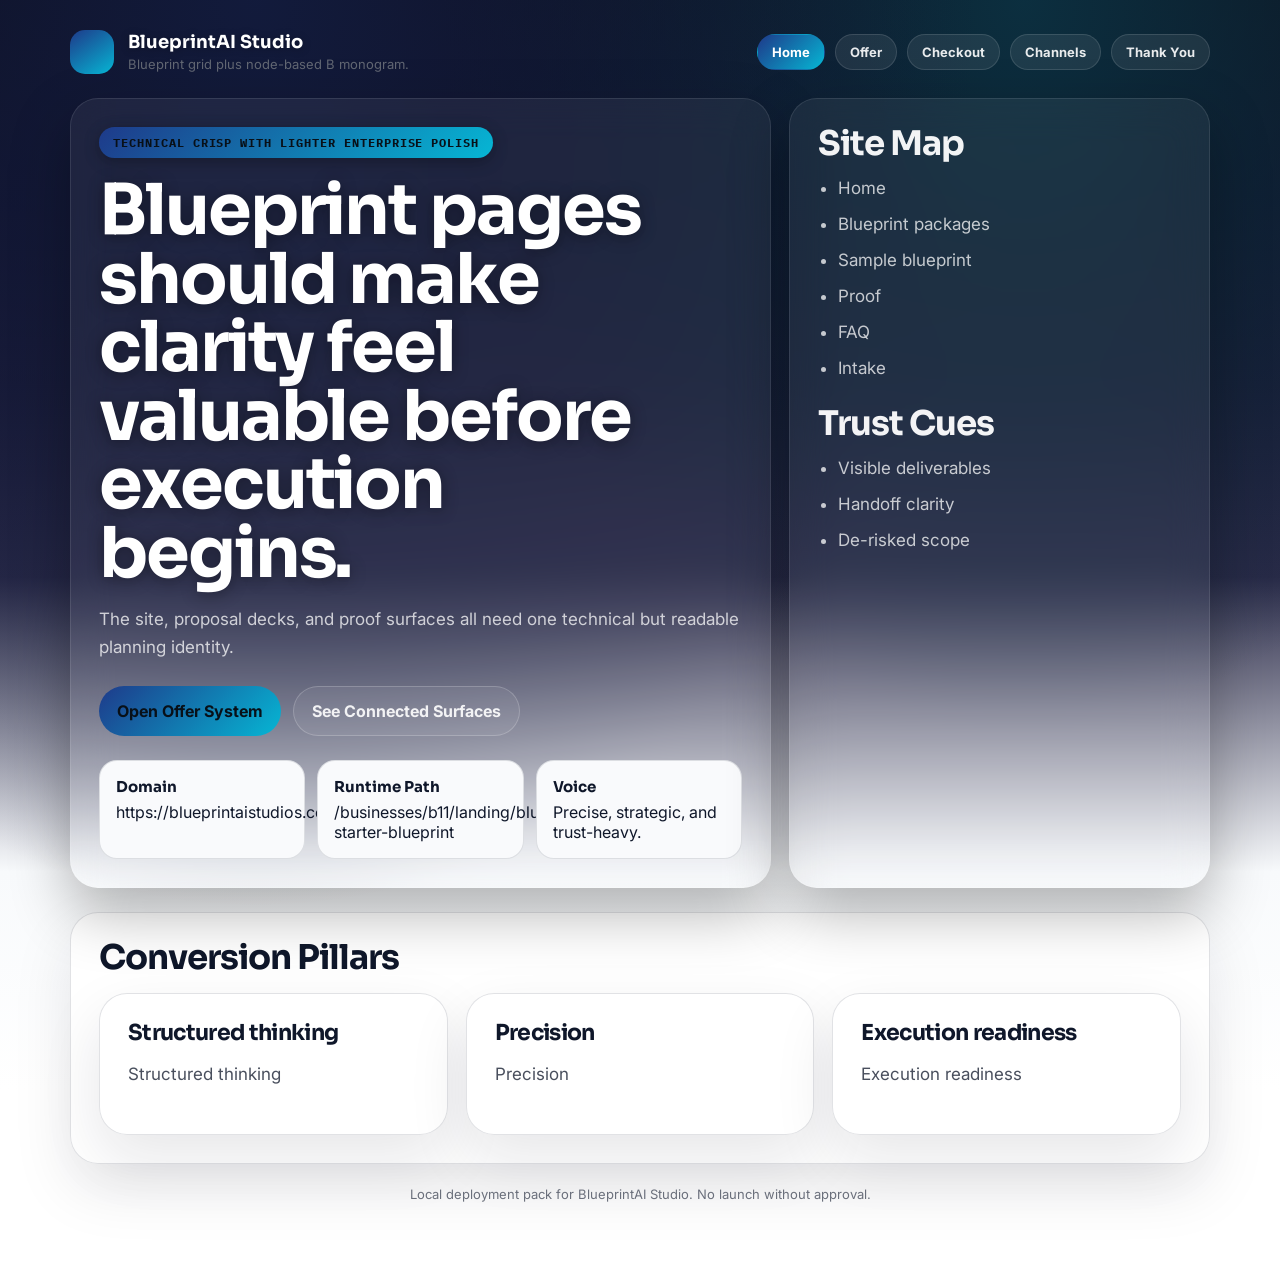
==== index.html @ 4d60f6f7 "Deploy blueprintaistudios.com — ASI Network site update" ====
<!doctype html>
<html>
<head>
  <meta charset="utf-8" />
  <meta name="viewport" content="width=device-width, initial-scale=1" />
  <title>BlueprintAI Studio | Home</title>
  <link rel="preconnect" href="https://fonts.googleapis.com" /><link rel="preconnect" href="https://fonts.gstatic.com" crossorigin /><link href="https://fonts.googleapis.com/css2?family=Sora:wght@400;500;600;700;800&family=Inter:wght@400;500;600;700;800&family=IBM+Plex+Mono:wght@400;500;600;700;800&display=swap" rel="stylesheet" />
  <link rel="stylesheet" href="./styles.css" />
</head>
<body>
  <main class="page">
    <header class="header">
      <a class="brand" href="./index.html">
        <span class="brand-mark"></span>
        <span class="brand-copy">
          <strong>BlueprintAI Studio</strong>
          <span>Blueprint grid plus node-based B monogram.</span>
        </span>
      </a>
      <nav class="nav">
        <a class='button primary' href='index.html'>Home</a>
        <a class='button ghost' href='offer.html'>Offer</a>
        <a class='button ghost' href='checkout.html'>Checkout</a>
        <a class='button ghost' href='channels.html'>Channels</a>
        <a class='button ghost' href='thank-you.html'>Thank You</a>
      </nav>
    </header>
    
    <section class="hero">
      <article class="hero-card">
        <div class="eyebrow">Technical Crisp with lighter enterprise polish</div>
        <h1>Blueprint pages should make clarity feel valuable before execution begins.</h1>
        <p>The site, proposal decks, and proof surfaces all need one technical but readable planning identity.</p>
        <div class="actions">
          <a class="button primary" href="./offer.html">Open Offer System</a>
          <a class="button ghost" href="./channels.html">See Connected Surfaces</a>
        </div>
        <div class="meta">
          <div class="meta-card">
            <strong>Domain</strong>
            <span>https://blueprintaistudios.com</span>
          </div>
          <div class="meta-card">
            <strong>Runtime Path</strong>
            <span>/businesses/b11/landing/blueprintai-starter-blueprint</span>
          </div>
          
          <div class="meta-card">
            <strong>Voice</strong>
            <span>Precise, strategic, and trust-heavy.</span>
          </div>
        </div>
      </article>
      <aside class="hero-card">
        <h2>Site Map</h2>
        <ul><li>Home</li><li>Blueprint packages</li><li>Sample blueprint</li><li>Proof</li><li>FAQ</li><li>Intake</li></ul>
        <h2 style="margin-top:24px;">Trust Cues</h2>
        <ul><li>Visible deliverables</li><li>Handoff clarity</li><li>De-risked scope</li></ul>
      </aside>
    </section>
    <section class="panel" style="margin-top:24px;">
      <h2>Conversion Pillars</h2>
      <div class="grid-three" style="margin-top:18px;">
        <article class='offer-card'><h3>Structured thinking</h3><p>Structured thinking</p></article><article class='offer-card'><h3>Precision</h3><p>Precision</p></article><article class='offer-card'><h3>Execution readiness</h3><p>Execution readiness</p></article>
      </div>
    </section>
    
    <div class="footer-note">Local deployment pack for BlueprintAI Studio. No launch without approval.</div>
  </main>

  <!-- ASI Analytics (lightweight, privacy-friendly) -->
  <script>
  (function(){
    var bid = document.body.getAttribute('data-business-id') || 'unknown';
    var page = location.pathname.split('/').pop() || 'index.html';
    var key = 'asi_pv_' + bid;
    try {
      var data = JSON.parse(localStorage.getItem(key) || '{}');
      data[page] = (data[page] || 0) + 1;
      data._total = (data._total || 0) + 1;
      data._last = new Date().toISOString();
      data._ref = document.referrer || 'direct';
      localStorage.setItem(key, JSON.stringify(data));
    } catch(e) {}
    // Beacon to analytics endpoint if configured
    if (window.ASI_ANALYTICS_URL) {
      var payload = JSON.stringify({
        business_id: bid,
        page: page,
        referrer: document.referrer || 'direct',
        timestamp: new Date().toISOString(),
        ua: navigator.userAgent
      });
      try {
        navigator.sendBeacon(window.ASI_ANALYTICS_URL, payload);
      } catch(e) {
        // Silent fail — analytics should never break the site
      }
    }
  })();
  </script>
</body>
</html>
---- styles.css ----
:root {
  --primary: #1E3A8A;
  --secondary: #06B6D4;
  --accent: #F59E0B;
  --ink: #0F172A;
  --surface: #F8FAFC;
  --line: rgba(15, 23, 42, 0.12);
  --display: 'Sora', 'Avenir Next', 'Segoe UI', sans-serif;
  --body: 'Inter', 'Avenir Next', 'Segoe UI', sans-serif;
  --accent-font: 'IBM Plex Mono', 'Avenir Next', 'Segoe UI', sans-serif;
}
* { box-sizing: border-box; }
body {
  margin: 0;
  font-family: var(--body);
  color: var(--ink);
  background: #0d0d1a;
  background-image:
    radial-gradient(ellipse at 20% 0%, color-mix(in srgb, var(--primary) 30%, #0d0d1a), transparent 50%),
    radial-gradient(ellipse at 80% 0%, color-mix(in srgb, var(--secondary) 20%, #0d0d1a), transparent 40%),
    linear-gradient(180deg, #0d0d1a 0%, #111128 15%, #1a1a35 30%, #2a2a48 45%, var(--surface) 68%, #ffffff 85%);
}
a { color: inherit; }
.page { max-width: 1180px; margin: 0 auto; padding: 24px 20px 80px; }
.header { display: flex; flex-wrap: wrap; align-items: center; justify-content: space-between; gap: 12px; padding: 6px 0 24px; }
.brand { display: flex; align-items: center; gap: 14px; text-decoration: none; }
.brand-mark { width: 44px; height: 44px; border-radius: 15px; background: linear-gradient(145deg, var(--primary), var(--secondary)); }
.brand-copy strong { display: block; font-family: var(--display); font-size: 18px; line-height: 1; }
.brand-copy span { display: block; margin-top: 5px; font-size: 13px; color: color-mix(in srgb, var(--ink) 66%, white); }
.nav { display: flex; flex-wrap: wrap; gap: 10px; }
.nav a { border: 1px solid var(--line); border-radius: 999px; padding: 9px 14px; text-decoration: none; font-size: 13px; background: rgba(255,255,255,0.84); }
.hero,
.grid-two,
.grid-three,
.offer-grid { display: grid; gap: 18px; }
.hero { grid-template-columns: minmax(0, 1.25fr) minmax(280px, 0.75fr); align-items: stretch; }
.grid-two { grid-template-columns: repeat(2, minmax(0, 1fr)); }
.grid-three { grid-template-columns: repeat(3, minmax(0, 1fr)); }
.offer-grid { grid-template-columns: repeat(auto-fit, minmax(240px, 1fr)); }
.panel,
.hero-card,
.offer-card { border: 1px solid var(--line); border-radius: 28px; background: rgba(255,255,255,0.88); box-shadow: 0 24px 60px rgba(15,23,42,0.1); }
.hero-card,
.panel,
.offer-card { padding: 28px; }
.eyebrow { display: inline-flex; border-radius: 999px; padding: 8px 14px; background: linear-gradient(135deg, var(--primary), var(--secondary)); color: #081018; font-family: var(--accent-font); font-size: 12px; font-weight: 700; letter-spacing: 0.08em; text-transform: uppercase; }
h1, h2, h3 { margin: 0; font-family: var(--display); line-height: 0.98; letter-spacing: -0.03em; }
h1 { margin-top: 18px; font-size: clamp(40px, 7vw, 70px); max-width: 11ch; }
h2 { font-size: clamp(24px, 4vw, 34px); }
h3 { font-size: 22px; }
p, li { color: color-mix(in srgb, var(--ink) 76%, white); line-height: 1.7; font-size: 17px; }
.actions { display: flex; flex-wrap: wrap; gap: 12px; margin-top: 24px; }
.button { display: inline-flex; align-items: center; justify-content: center; text-decoration: none; border-radius: 999px; padding: 14px 18px; font-weight: 700; }
.button.primary { background: linear-gradient(135deg, var(--primary), var(--secondary)); color: #081018; }
.button.ghost { border: 1px solid var(--line); }
.meta { display: grid; gap: 12px; grid-template-columns: repeat(3, minmax(0, 1fr)); margin-top: 24px; }
.meta-card { border-radius: 18px; padding: 16px; background: color-mix(in srgb, var(--surface) 92%, white); border: 1px solid var(--line); }
.meta-card strong { display: block; font-family: var(--display); font-size: 15px; margin-bottom: 6px; }
.price { display: inline-block; margin: 16px 0 12px; padding: 8px 12px; border-radius: 999px; background: color-mix(in srgb, var(--accent) 18%, white); font-family: var(--accent-font); font-size: 14px; font-weight: 700; letter-spacing: 0.08em; text-transform: uppercase; }
.micro { font-size: 13px; color: color-mix(in srgb, var(--ink) 64%, white); }
ul { margin: 14px 0 0; padding-left: 20px; }
li + li { margin-top: 7px; }
.footer-note { margin-top: 22px; font-size: 13px; text-align: center; color: color-mix(in srgb, var(--ink) 62%, white); }
@media (max-width: 960px) {
  .hero, .grid-two, .grid-three, .meta { grid-template-columns: 1fr; }
  h1 { max-width: none; }
}
@media (max-width: 720px) {
  .page { padding: 18px 16px 72px; }
  .hero-card, .panel, .offer-card { padding: 22px; border-radius: 24px; }
  .button { width: 100%; }
}

/* ── Dark hero treatment (particles visible) ── */
.page { position: relative; z-index: 2; }
.header { position: relative; z-index: 3; }
.header .brand-copy strong { color: #fff; text-shadow: 0 1px 8px rgba(0,0,0,0.3); }
.header .nav a { background: rgba(255,255,255,0.08); color: rgba(255,255,255,0.9); border-color: rgba(255,255,255,0.12); }
.header .nav a:hover { background: var(--primary); color: #fff; border-color: var(--primary); }
.header .nav a.button.primary { background: linear-gradient(135deg, var(--primary), var(--secondary)); color: #fff; border-color: transparent; }
.hero-card { background: rgba(255,255,255,0.06); backdrop-filter: blur(20px); -webkit-backdrop-filter: blur(20px); border-color: rgba(255,255,255,0.1); box-shadow: 0 24px 60px rgba(0,0,0,0.3); }
.hero-card h1 { color: #fff; text-shadow: 0 2px 16px rgba(0,0,0,0.4); }
.hero-card h2, .hero-card h3 { color: rgba(255,255,255,0.95); }
.hero-card p, .hero-card li { color: rgba(255,255,255,0.75) !important; }
.hero-card .eyebrow { box-shadow: 0 4px 16px rgba(0,0,0,0.3); }
.hero-card .button.ghost { color: rgba(255,255,255,0.9); border-color: rgba(255,255,255,0.2); background: rgba(255,255,255,0.06); }
.hero-card .button.ghost:hover { border-color: var(--primary); color: #fff; background: rgba(255,255,255,0.1); }
.hero-card a { color: rgba(255,255,255,0.85); }
.hero-card ul { padding-left: 20px; }
.trust-strip { background: rgba(255,255,255,0.04); border-radius: 16px; margin-left: -8px; margin-right: -8px; padding: 18px 24px; backdrop-filter: blur(8px); -webkit-backdrop-filter: blur(8px); }
.trust-badge { color: rgba(255,255,255,0.85); }
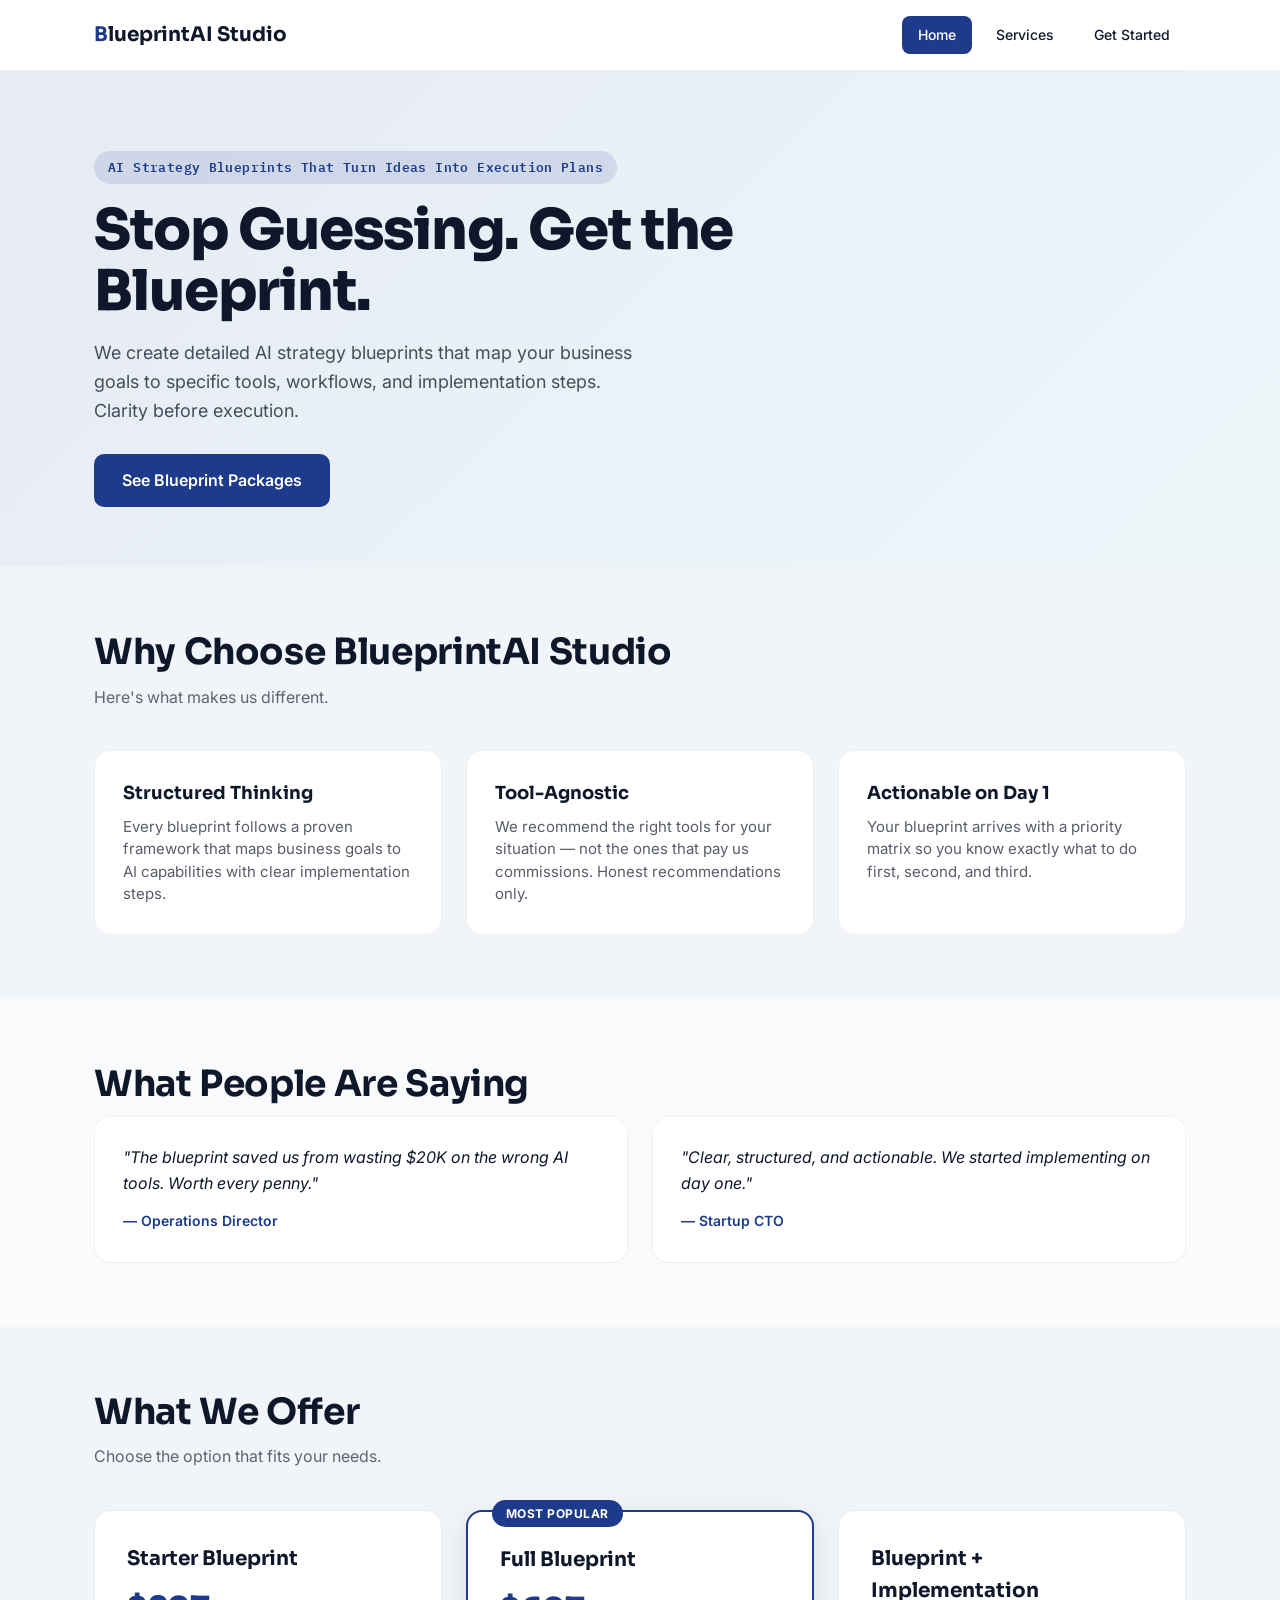
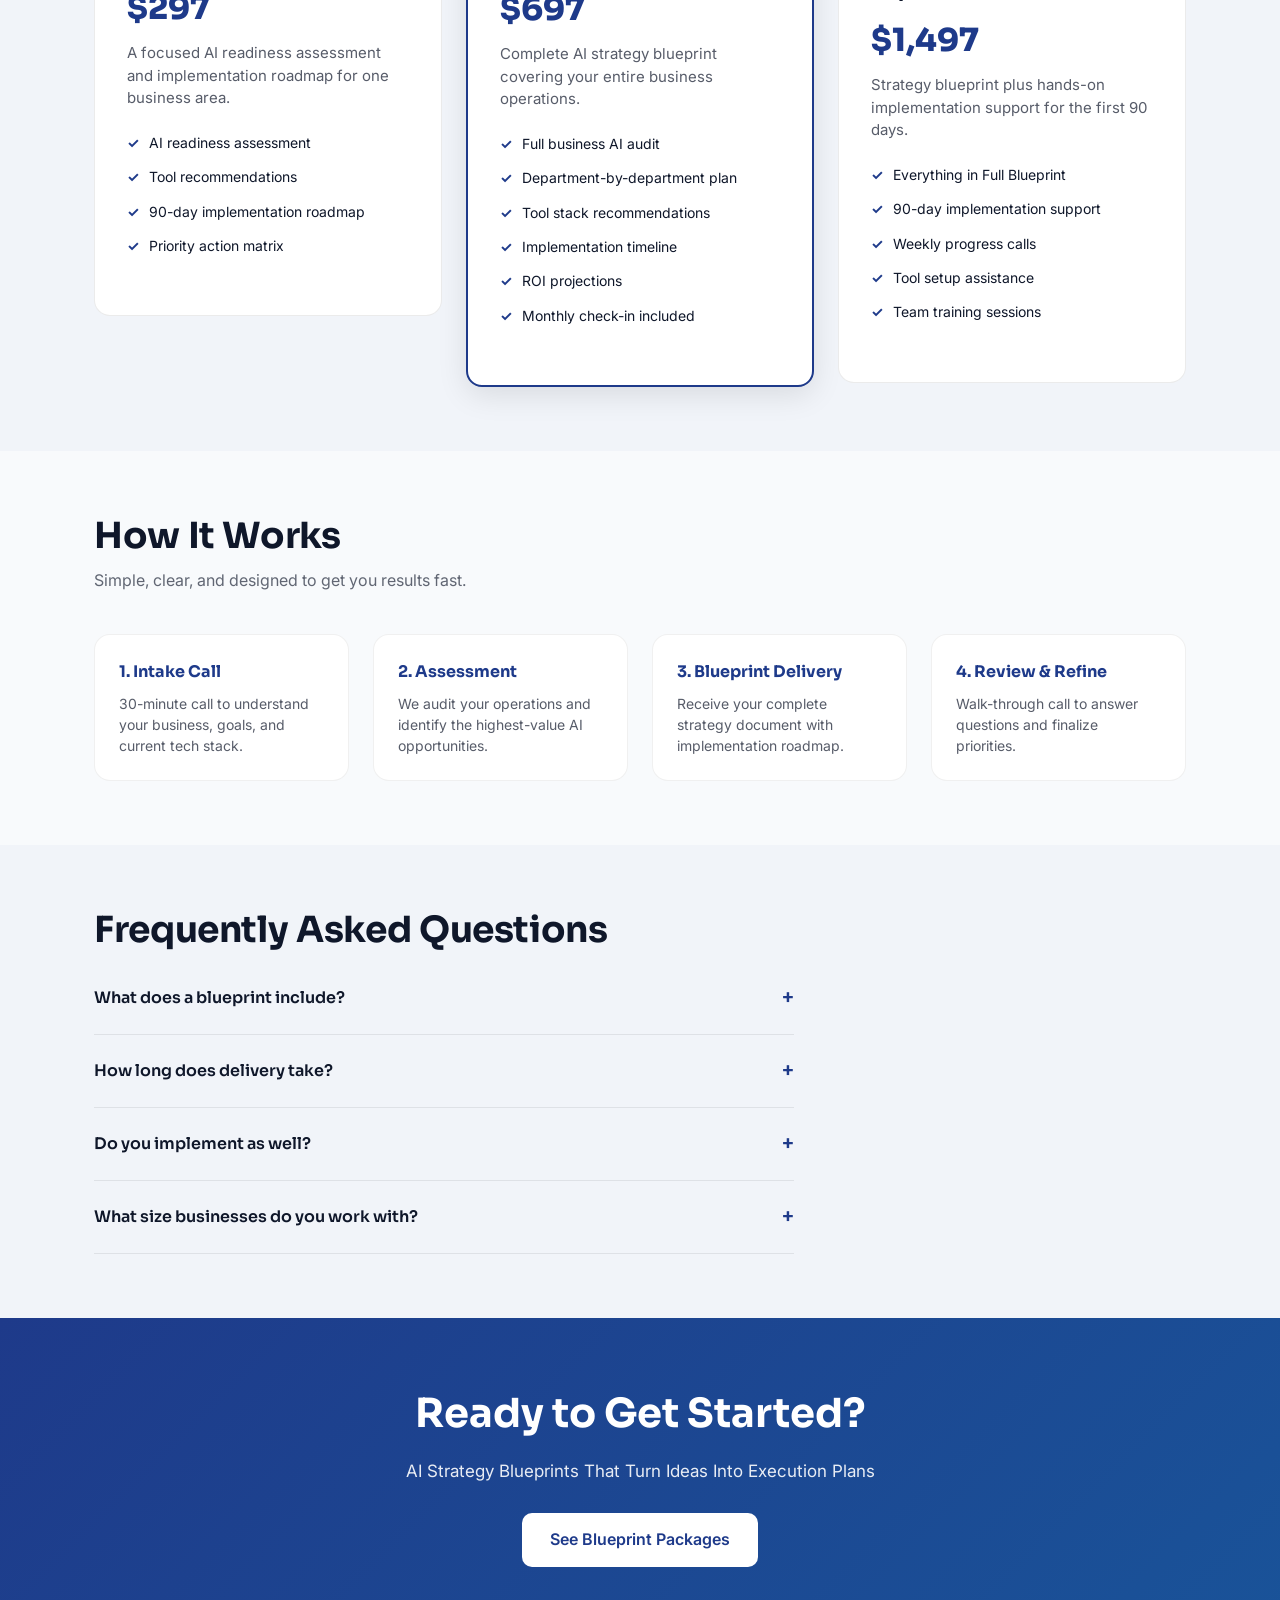
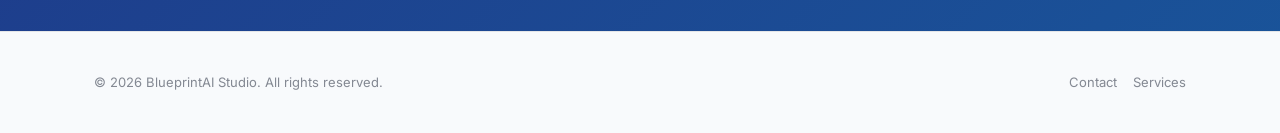
==== commit 86b566ec: "Deploy blueprintaistudios.com — ASI Network site update" ====
--- a/index.html
+++ b/index.html
@@ -1,102 +1,195 @@
-<!doctype html>
-<html>
+<!DOCTYPE html>
+<html lang="en">
 <head>
-  <meta charset="utf-8" />
-  <meta name="viewport" content="width=device-width, initial-scale=1" />
-  <title>BlueprintAI Studio | Home</title>
-  <link rel="preconnect" href="https://fonts.googleapis.com" /><link rel="preconnect" href="https://fonts.gstatic.com" crossorigin /><link href="https://fonts.googleapis.com/css2?family=Sora:wght@400;500;600;700;800&family=Inter:wght@400;500;600;700;800&family=IBM+Plex+Mono:wght@400;500;600;700;800&display=swap" rel="stylesheet" />
-  <link rel="stylesheet" href="./styles.css" />
+  <meta charset="utf-8">
+  <meta name="viewport" content="width=device-width, initial-scale=1">
+  <title>Home | BlueprintAI Studio</title>
+  <meta name="description" content="Get a structured AI strategy blueprint for your business — complete with implementation roadmap, tool recommendations, and execution priorities. Clarity before code.">
+  <meta property="og:title" content="Home | BlueprintAI Studio">
+  <meta property="og:description" content="Get a structured AI strategy blueprint for your business — complete with implementation roadmap, tool recommendations, and execution priorities. Clarity before code.">
+  <meta property="og:type" content="website">
+  <meta property="og:url" content="https://blueprintaistudios.com/">
+  <meta name="twitter:card" content="summary">
+  <meta name="twitter:title" content="Home | BlueprintAI Studio">
+  <meta name="twitter:description" content="Get a structured AI strategy blueprint for your business — complete with implementation roadmap, tool recommendations, and execution priorities. Clarity before code.">
+  <link rel="preconnect" href="https://fonts.googleapis.com">
+  <link rel="preconnect" href="https://fonts.gstatic.com" crossorigin>
+  <link href="https://fonts.googleapis.com/css2?family=Sora:wght@400;500;600;700;800&family=Inter:wght@400;500;600;700;800&family=IBM+Plex+Mono:wght@400;500;600;700;800&display=swap" rel="stylesheet">
+  <link rel="stylesheet" href="./styles.css">
 </head>
-<body>
-  <main class="page">
-    <header class="header">
-      <a class="brand" href="./index.html">
-        <span class="brand-mark"></span>
-        <span class="brand-copy">
-          <strong>BlueprintAI Studio</strong>
-          <span>Blueprint grid plus node-based B monogram.</span>
-        </span>
-      </a>
-      <nav class="nav">
-        <a class='button primary' href='index.html'>Home</a>
-        <a class='button ghost' href='offer.html'>Offer</a>
-        <a class='button ghost' href='checkout.html'>Checkout</a>
-        <a class='button ghost' href='channels.html'>Channels</a>
-        <a class='button ghost' href='thank-you.html'>Thank You</a>
+<body data-business-id="b11">
+  <header class="site-header">
+    <div class="container">
+      <a href="./index.html" class="logo"><span>B</span>lueprintAI Studio</a>
+      <nav class="nav-links">
+    <a href="./index.html" class="active">Home</a>
+    <a href="./offer.html">Services</a>
+    <a href="./checkout.html">Get Started</a>
       </nav>
-    </header>
-    
-    <section class="hero">
-      <article class="hero-card">
-        <div class="eyebrow">Technical Crisp with lighter enterprise polish</div>
-        <h1>Blueprint pages should make clarity feel valuable before execution begins.</h1>
-        <p>The site, proposal decks, and proof surfaces all need one technical but readable planning identity.</p>
-        <div class="actions">
-          <a class="button primary" href="./offer.html">Open Offer System</a>
-          <a class="button ghost" href="./channels.html">See Connected Surfaces</a>
+    </div>
+  </header>
+  <section class="hero-section">
+    <div class="container">
+      <div class="hero-content">
+        <div class="hero-badge">AI Strategy Blueprints That Turn Ideas Into Execution Plans</div>
+        <h1>Stop Guessing. Get the Blueprint.</h1>
+        <p>We create detailed AI strategy blueprints that map your business goals to specific tools, workflows, and implementation steps. Clarity before execution.</p>
+        <div class="btn-group">
+          <a href="./offer.html" class="btn btn-primary">See Blueprint Packages</a>
         </div>
-        <div class="meta">
-          <div class="meta-card">
-            <strong>Domain</strong>
-            <span>https://blueprintaistudios.com</span>
-          </div>
-          <div class="meta-card">
-            <strong>Runtime Path</strong>
-            <span>/businesses/b11/landing/blueprintai-starter-blueprint</span>
-          </div>
-          
-          <div class="meta-card">
-            <strong>Voice</strong>
-            <span>Precise, strategic, and trust-heavy.</span>
-          </div>
+      </div>
+    </div>
+  </section>
+  <section class="section section-alt">
+    <div class="container">
+      <h2 class="section-title">Why Choose BlueprintAI Studio</h2>
+      <p class="section-subtitle">Here's what makes us different.</p>
+      <div class="features-grid">
+        <div class="feature-card">
+          <h3>Structured Thinking</h3>
+          <p>Every blueprint follows a proven framework that maps business goals to AI capabilities with clear implementation steps.</p>
         </div>
-      </article>
-      <aside class="hero-card">
-        <h2>Site Map</h2>
-        <ul><li>Home</li><li>Blueprint packages</li><li>Sample blueprint</li><li>Proof</li><li>FAQ</li><li>Intake</li></ul>
-        <h2 style="margin-top:24px;">Trust Cues</h2>
-        <ul><li>Visible deliverables</li><li>Handoff clarity</li><li>De-risked scope</li></ul>
-      </aside>
-    </section>
-    <section class="panel" style="margin-top:24px;">
-      <h2>Conversion Pillars</h2>
-      <div class="grid-three" style="margin-top:18px;">
-        <article class='offer-card'><h3>Structured thinking</h3><p>Structured thinking</p></article><article class='offer-card'><h3>Precision</h3><p>Precision</p></article><article class='offer-card'><h3>Execution readiness</h3><p>Execution readiness</p></article>
+        <div class="feature-card">
+          <h3>Tool-Agnostic</h3>
+          <p>We recommend the right tools for your situation — not the ones that pay us commissions. Honest recommendations only.</p>
+        </div>
+        <div class="feature-card">
+          <h3>Actionable on Day 1</h3>
+          <p>Your blueprint arrives with a priority matrix so you know exactly what to do first, second, and third.</p>
+        </div>
       </div>
-    </section>
-    
-    <div class="footer-note">Local deployment pack for BlueprintAI Studio. No launch without approval.</div>
-  </main>
-
-  <!-- ASI Analytics (lightweight, privacy-friendly) -->
+    </div>
+  </section>
+  <section class="section">
+    <div class="container">
+      <h2 class="section-title">What People Are Saying</h2>
+      <div class="proof-grid">
+        <div class="proof-card">
+          <blockquote>"The blueprint saved us from wasting $20K on the wrong AI tools. Worth every penny."</blockquote>
+          <cite>— Operations Director</cite>
+        </div>
+        <div class="proof-card">
+          <blockquote>"Clear, structured, and actionable. We started implementing on day one."</blockquote>
+          <cite>— Startup CTO</cite>
+        </div>
+      </div>
+    </div>
+  </section>
+  <section class="section  section-alt">
+    <div class="container">
+      <h2 class="section-title">What We Offer</h2>
+      <p class="section-subtitle">Choose the option that fits your needs.</p>
+      <div class="offers-grid">
+        <div class="offer-card">
+          <h3>Starter Blueprint</h3>
+          <div class="offer-price">$297</div>
+          <p>A focused AI readiness assessment and implementation roadmap for one business area.</p>
+          <ul>
+          <li>AI readiness assessment</li>
+          <li>Tool recommendations</li>
+          <li>90-day implementation roadmap</li>
+          <li>Priority action matrix</li>
+          </ul>
+        </div>
+        <div class="offer-card featured">
+          <h3>Full Blueprint</h3>
+          <div class="offer-price">$697</div>
+          <p>Complete AI strategy blueprint covering your entire business operations.</p>
+          <ul>
+          <li>Full business AI audit</li>
+          <li>Department-by-department plan</li>
+          <li>Tool stack recommendations</li>
+          <li>Implementation timeline</li>
+          <li>ROI projections</li>
+          <li>Monthly check-in included</li>
+          </ul>
+        </div>
+        <div class="offer-card">
+          <h3>Blueprint + Implementation</h3>
+          <div class="offer-price">$1,497</div>
+          <p>Strategy blueprint plus hands-on implementation support for the first 90 days.</p>
+          <ul>
+          <li>Everything in Full Blueprint</li>
+          <li>90-day implementation support</li>
+          <li>Weekly progress calls</li>
+          <li>Tool setup assistance</li>
+          <li>Team training sessions</li>
+          </ul>
+        </div>
+      </div>
+    </div>
+  </section>
+  <section class="section">
+    <div class="container">
+      <h2 class="section-title">How It Works</h2>
+      <p class="section-subtitle">Simple, clear, and designed to get you results fast.</p>
+      <div class="process-grid">
+        <div class="process-step">
+          <h3>1. Intake Call</h3>
+          <p>30-minute call to understand your business, goals, and current tech stack.</p>
+        </div>
+        <div class="process-step">
+          <h3>2. Assessment</h3>
+          <p>We audit your operations and identify the highest-value AI opportunities.</p>
+        </div>
+        <div class="process-step">
+          <h3>3. Blueprint Delivery</h3>
+          <p>Receive your complete strategy document with implementation roadmap.</p>
+        </div>
+        <div class="process-step">
+          <h3>4. Review &amp; Refine</h3>
+          <p>Walk-through call to answer questions and finalize priorities.</p>
+        </div>
+      </div>
+    </div>
+  </section>
+  <section class="section section-alt">
+    <div class="container">
+      <h2 class="section-title">Frequently Asked Questions</h2>
+      <div class="faq-list">
+        <details class="faq-item">
+          <summary>What does a blueprint include?</summary>
+          <p>A complete strategic document covering AI readiness assessment, opportunity mapping, tool recommendations, implementation timeline, and priority actions.</p>
+        </details>
+        <details class="faq-item">
+          <summary>How long does delivery take?</summary>
+          <p>Starter Blueprints: 5 business days. Full Blueprints: 10 business days. Implementation packages: ongoing over 90 days.</p>
+        </details>
+        <details class="faq-item">
+          <summary>Do you implement as well?</summary>
+          <p>Yes — our Blueprint + Implementation package includes 90 days of hands-on support to execute the strategy.</p>
+        </details>
+        <details class="faq-item">
+          <summary>What size businesses do you work with?</summary>
+          <p>Teams of 1-50 people. Our frameworks scale from solopreneurs to small companies.</p>
+        </details>
+      </div>
+    </div>
+  </section>
+  <section class="cta-section">
+    <div class="container">
+      <h2>Ready to Get Started?</h2>
+      <p>AI Strategy Blueprints That Turn Ideas Into Execution Plans</p>
+      <a href="./offer.html" class="btn btn-primary">See Blueprint Packages</a>
+    </div>
+  </section>
+  <footer class="site-footer">
+    <div class="container">
+      <div class="footer-content">
+        <p>&copy; 2026 BlueprintAI Studio. All rights reserved.</p>
+        <div class="footer-links">
+          <a href="mailto:support@blueprintaistudios.com">Contact</a>
+          <a href="./offer.html">Services</a>
+        </div>
+      </div>
+    </div>
+  </footer>
   <script>
   (function(){
-    var bid = document.body.getAttribute('data-business-id') || 'unknown';
-    var page = location.pathname.split('/').pop() || 'index.html';
-    var key = 'asi_pv_' + bid;
-    try {
-      var data = JSON.parse(localStorage.getItem(key) || '{}');
-      data[page] = (data[page] || 0) + 1;
-      data._total = (data._total || 0) + 1;
-      data._last = new Date().toISOString();
-      data._ref = document.referrer || 'direct';
-      localStorage.setItem(key, JSON.stringify(data));
-    } catch(e) {}
-    // Beacon to analytics endpoint if configured
-    if (window.ASI_ANALYTICS_URL) {
-      var payload = JSON.stringify({
-        business_id: bid,
-        page: page,
-        referrer: document.referrer || 'direct',
-        timestamp: new Date().toISOString(),
-        ua: navigator.userAgent
-      });
-      try {
-        navigator.sendBeacon(window.ASI_ANALYTICS_URL, payload);
-      } catch(e) {
-        // Silent fail — analytics should never break the site
-      }
-    }
+    var bid='b11',page=location.pathname.split('/').pop()||'index.html';
+    var key='asi_pv_'+bid;
+    try{var d=JSON.parse(localStorage.getItem(key)||'{}');d[page]=(d[page]||0)+1;d._total=(d._total||0)+1;d._last=new Date().toISOString();d._ref=document.referrer||'direct';localStorage.setItem(key,JSON.stringify(d));}catch(e){}
+    if(window.ASI_ANALYTICS_URL){try{navigator.sendBeacon(window.ASI_ANALYTICS_URL,JSON.stringify({business_id:bid,page:page,referrer:document.referrer||'direct',timestamp:new Date().toISOString(),ua:navigator.userAgent}));}catch(e){}}
   })();
   </script>
 </body>
--- a/styles.css
+++ b/styles.css
@@ -1,92 +1,176 @@
-
 :root {
   --primary: #1E3A8A;
   --secondary: #06B6D4;
   --accent: #F59E0B;
   --ink: #0F172A;
   --surface: #F8FAFC;
-  --line: rgba(15, 23, 42, 0.12);
-  --display: 'Sora', 'Avenir Next', 'Segoe UI', sans-serif;
-  --body: 'Inter', 'Avenir Next', 'Segoe UI', sans-serif;
-  --accent-font: 'IBM Plex Mono', 'Avenir Next', 'Segoe UI', sans-serif;
+  --display: 'Sora', system-ui, sans-serif;
+  --body: 'Inter', system-ui, sans-serif;
+  --accent-font: 'IBM Plex Mono', system-ui, sans-serif;
 }
-* { box-sizing: border-box; }
-body {
-  margin: 0;
-  font-family: var(--body);
-  color: var(--ink);
-  background: #0d0d1a;
-  background-image:
-    radial-gradient(ellipse at 20% 0%, color-mix(in srgb, var(--primary) 30%, #0d0d1a), transparent 50%),
-    radial-gradient(ellipse at 80% 0%, color-mix(in srgb, var(--secondary) 20%, #0d0d1a), transparent 40%),
-    linear-gradient(180deg, #0d0d1a 0%, #111128 15%, #1a1a35 30%, #2a2a48 45%, var(--surface) 68%, #ffffff 85%);
+*{box-sizing:border-box;margin:0;padding:0;}
+body{
+  font-family:var(--body);color:var(--ink);background:var(--surface);
+  line-height:1.6;-webkit-font-smoothing:antialiased;
 }
-a { color: inherit; }
-.page { max-width: 1180px; margin: 0 auto; padding: 24px 20px 80px; }
-.header { display: flex; flex-wrap: wrap; align-items: center; justify-content: space-between; gap: 12px; padding: 6px 0 24px; }
-.brand { display: flex; align-items: center; gap: 14px; text-decoration: none; }
-.brand-mark { width: 44px; height: 44px; border-radius: 15px; background: linear-gradient(145deg, var(--primary), var(--secondary)); }
-.brand-copy strong { display: block; font-family: var(--display); font-size: 18px; line-height: 1; }
-.brand-copy span { display: block; margin-top: 5px; font-size: 13px; color: color-mix(in srgb, var(--ink) 66%, white); }
-.nav { display: flex; flex-wrap: wrap; gap: 10px; }
-.nav a { border: 1px solid var(--line); border-radius: 999px; padding: 9px 14px; text-decoration: none; font-size: 13px; background: rgba(255,255,255,0.84); }
-.hero,
-.grid-two,
-.grid-three,
-.offer-grid { display: grid; gap: 18px; }
-.hero { grid-template-columns: minmax(0, 1.25fr) minmax(280px, 0.75fr); align-items: stretch; }
-.grid-two { grid-template-columns: repeat(2, minmax(0, 1fr)); }
-.grid-three { grid-template-columns: repeat(3, minmax(0, 1fr)); }
-.offer-grid { grid-template-columns: repeat(auto-fit, minmax(240px, 1fr)); }
-.panel,
-.hero-card,
-.offer-card { border: 1px solid var(--line); border-radius: 28px; background: rgba(255,255,255,0.88); box-shadow: 0 24px 60px rgba(15,23,42,0.1); }
-.hero-card,
-.panel,
-.offer-card { padding: 28px; }
-.eyebrow { display: inline-flex; border-radius: 999px; padding: 8px 14px; background: linear-gradient(135deg, var(--primary), var(--secondary)); color: #081018; font-family: var(--accent-font); font-size: 12px; font-weight: 700; letter-spacing: 0.08em; text-transform: uppercase; }
-h1, h2, h3 { margin: 0; font-family: var(--display); line-height: 0.98; letter-spacing: -0.03em; }
-h1 { margin-top: 18px; font-size: clamp(40px, 7vw, 70px); max-width: 11ch; }
-h2 { font-size: clamp(24px, 4vw, 34px); }
-h3 { font-size: 22px; }
-p, li { color: color-mix(in srgb, var(--ink) 76%, white); line-height: 1.7; font-size: 17px; }
-.actions { display: flex; flex-wrap: wrap; gap: 12px; margin-top: 24px; }
-.button { display: inline-flex; align-items: center; justify-content: center; text-decoration: none; border-radius: 999px; padding: 14px 18px; font-weight: 700; }
-.button.primary { background: linear-gradient(135deg, var(--primary), var(--secondary)); color: #081018; }
-.button.ghost { border: 1px solid var(--line); }
-.meta { display: grid; gap: 12px; grid-template-columns: repeat(3, minmax(0, 1fr)); margin-top: 24px; }
-.meta-card { border-radius: 18px; padding: 16px; background: color-mix(in srgb, var(--surface) 92%, white); border: 1px solid var(--line); }
-.meta-card strong { display: block; font-family: var(--display); font-size: 15px; margin-bottom: 6px; }
-.price { display: inline-block; margin: 16px 0 12px; padding: 8px 12px; border-radius: 999px; background: color-mix(in srgb, var(--accent) 18%, white); font-family: var(--accent-font); font-size: 14px; font-weight: 700; letter-spacing: 0.08em; text-transform: uppercase; }
-.micro { font-size: 13px; color: color-mix(in srgb, var(--ink) 64%, white); }
-ul { margin: 14px 0 0; padding-left: 20px; }
-li + li { margin-top: 7px; }
-.footer-note { margin-top: 22px; font-size: 13px; text-align: center; color: color-mix(in srgb, var(--ink) 62%, white); }
-@media (max-width: 960px) {
-  .hero, .grid-two, .grid-three, .meta { grid-template-columns: 1fr; }
-  h1 { max-width: none; }
+a{color:var(--primary);text-decoration:none;}
+a:hover{text-decoration:underline;}
+img{max-width:100%;height:auto;}
+
+/* Layout */
+.container{max-width:1140px;margin:0 auto;padding:0 24px;}
+
+/* Header */
+.site-header{
+  padding:16px 0;border-bottom:1px solid rgba(0,0,0,0.06);
+  background:rgba(255,255,255,0.95);backdrop-filter:blur(10px);
+  position:sticky;top:0;z-index:100;
 }
-@media (max-width: 720px) {
-  .page { padding: 18px 16px 72px; }
-  .hero-card, .panel, .offer-card { padding: 22px; border-radius: 24px; }
-  .button { width: 100%; }
+.site-header .container{display:flex;align-items:center;justify-content:space-between;gap:16px;flex-wrap:wrap;}
+.logo{font-family:var(--display);font-size:20px;font-weight:700;color:var(--ink);text-decoration:none;}
+.logo:hover{text-decoration:none;}
+.logo span{color:var(--primary);}
+.nav-links{display:flex;gap:8px;align-items:center;flex-wrap:wrap;}
+.nav-links a{
+  padding:8px 16px;border-radius:8px;font-size:14px;font-weight:500;
+  color:var(--ink);text-decoration:none;transition:all .2s;
 }
+.nav-links a:hover{background:rgba(0,0,0,0.04);text-decoration:none;}
+.nav-links a.active{background:var(--primary);color:#fff;}
 
-/* ── Dark hero treatment (particles visible) ── */
-.page { position: relative; z-index: 2; }
-.header { position: relative; z-index: 3; }
-.header .brand-copy strong { color: #fff; text-shadow: 0 1px 8px rgba(0,0,0,0.3); }
-.header .nav a { background: rgba(255,255,255,0.08); color: rgba(255,255,255,0.9); border-color: rgba(255,255,255,0.12); }
-.header .nav a:hover { background: var(--primary); color: #fff; border-color: var(--primary); }
-.header .nav a.button.primary { background: linear-gradient(135deg, var(--primary), var(--secondary)); color: #fff; border-color: transparent; }
-.hero-card { background: rgba(255,255,255,0.06); backdrop-filter: blur(20px); -webkit-backdrop-filter: blur(20px); border-color: rgba(255,255,255,0.1); box-shadow: 0 24px 60px rgba(0,0,0,0.3); }
-.hero-card h1 { color: #fff; text-shadow: 0 2px 16px rgba(0,0,0,0.4); }
-.hero-card h2, .hero-card h3 { color: rgba(255,255,255,0.95); }
-.hero-card p, .hero-card li { color: rgba(255,255,255,0.75) !important; }
-.hero-card .eyebrow { box-shadow: 0 4px 16px rgba(0,0,0,0.3); }
-.hero-card .button.ghost { color: rgba(255,255,255,0.9); border-color: rgba(255,255,255,0.2); background: rgba(255,255,255,0.06); }
-.hero-card .button.ghost:hover { border-color: var(--primary); color: #fff; background: rgba(255,255,255,0.1); }
-.hero-card a { color: rgba(255,255,255,0.85); }
-.hero-card ul { padding-left: 20px; }
-.trust-strip { background: rgba(255,255,255,0.04); border-radius: 16px; margin-left: -8px; margin-right: -8px; padding: 18px 24px; backdrop-filter: blur(8px); -webkit-backdrop-filter: blur(8px); }
-.trust-badge { color: rgba(255,255,255,0.85); }
+/* Hero */
+.hero-section{
+  padding:80px 0 60px;
+  background:linear-gradient(135deg,
+    color-mix(in srgb, var(--primary) 8%, var(--surface)),
+    color-mix(in srgb, var(--secondary) 5%, var(--surface)));
+}
+.hero-content{max-width:680px;}
+.hero-badge{
+  display:inline-block;padding:6px 14px;border-radius:100px;
+  background:color-mix(in srgb, var(--primary) 12%, transparent);
+  color:var(--primary);font-size:13px;font-weight:600;
+  font-family:var(--accent-font);letter-spacing:0.03em;margin-bottom:16px;
+}
+.hero-content h1{
+  font-family:var(--display);font-size:clamp(32px,5vw,56px);
+  font-weight:800;line-height:1.08;letter-spacing:-0.02em;margin-bottom:18px;color:var(--ink);
+}
+.hero-content p{font-size:18px;line-height:1.6;color:color-mix(in srgb,var(--ink) 75%,transparent);max-width:560px;margin-bottom:28px;}
+.btn{
+  display:inline-block;padding:14px 28px;border-radius:10px;
+  font-size:16px;font-weight:600;text-decoration:none;transition:all .2s;cursor:pointer;border:none;
+}
+.btn:hover{text-decoration:none;transform:translateY(-1px);box-shadow:0 4px 16px rgba(0,0,0,0.12);}
+.btn-primary{background:var(--primary);color:#fff;}
+.btn-secondary{background:transparent;color:var(--primary);border:2px solid var(--primary);}
+.btn-group{display:flex;gap:12px;flex-wrap:wrap;}
+
+/* Sections */
+.section{padding:64px 0;}
+.section-alt{background:color-mix(in srgb,var(--primary) 3%,var(--surface));}
+.section-title{
+  font-family:var(--display);font-size:clamp(24px,3.5vw,36px);
+  font-weight:700;line-height:1.15;letter-spacing:-0.01em;margin-bottom:12px;
+}
+.section-subtitle{font-size:16px;color:color-mix(in srgb,var(--ink) 65%,transparent);max-width:560px;margin-bottom:40px;}
+
+/* Feature grid */
+.features-grid{display:grid;grid-template-columns:repeat(auto-fit,minmax(300px,1fr));gap:24px;}
+.feature-card{
+  padding:28px;border-radius:16px;background:#fff;
+  border:1px solid rgba(0,0,0,0.06);transition:box-shadow .2s;
+}
+.feature-card:hover{box-shadow:0 8px 30px rgba(0,0,0,0.08);}
+.feature-card h3{font-family:var(--display);font-size:18px;font-weight:700;margin-bottom:8px;}
+.feature-card p{font-size:15px;color:color-mix(in srgb,var(--ink) 70%,transparent);line-height:1.5;}
+
+/* Offer cards */
+.offers-grid{display:grid;grid-template-columns:repeat(auto-fit,minmax(280px,1fr));gap:24px;align-items:start;}
+.offer-card{
+  padding:32px;border-radius:16px;background:#fff;
+  border:1px solid rgba(0,0,0,0.08);position:relative;
+}
+.offer-card.featured{border:2px solid var(--primary);box-shadow:0 8px 30px rgba(0,0,0,0.1);}
+.offer-card.featured::before{
+  content:'Most Popular';position:absolute;top:-12px;left:24px;
+  padding:4px 14px;border-radius:100px;background:var(--primary);color:#fff;
+  font-size:12px;font-weight:700;letter-spacing:0.04em;text-transform:uppercase;
+}
+.offer-card h3{font-family:var(--display);font-size:20px;font-weight:700;margin-bottom:4px;}
+.offer-price{font-size:32px;font-weight:800;color:var(--primary);font-family:var(--display);margin:8px 0;}
+.offer-card>p{font-size:15px;color:color-mix(in srgb,var(--ink) 70%,transparent);margin-bottom:16px;line-height:1.5;}
+.offer-card ul{list-style:none;margin-bottom:20px;}
+.offer-card ul li{padding:6px 0;font-size:14px;color:var(--ink);position:relative;padding-left:22px;}
+.offer-card ul li::before{content:'✓';position:absolute;left:0;color:var(--primary);font-weight:700;}
+.offer-card .btn{width:100%;text-align:center;}
+
+/* Process */
+.process-grid{display:grid;grid-template-columns:repeat(auto-fit,minmax(220px,1fr));gap:24px;counter-reset:process;}
+.process-step{padding:24px;border-radius:16px;background:#fff;border:1px solid rgba(0,0,0,0.06);}
+.process-step h3{font-family:var(--display);font-size:16px;font-weight:700;margin-bottom:8px;color:var(--primary);}
+.process-step p{font-size:14px;color:color-mix(in srgb,var(--ink) 70%,transparent);line-height:1.5;}
+
+/* FAQ */
+.faq-list{max-width:700px;}
+.faq-item{border-bottom:1px solid rgba(0,0,0,0.08);padding:20px 0;}
+.faq-item summary{
+  font-family:var(--display);font-size:16px;font-weight:600;cursor:pointer;
+  list-style:none;display:flex;justify-content:space-between;align-items:center;
+}
+.faq-item summary::after{content:'+';font-size:20px;color:var(--primary);transition:transform .2s;}
+.faq-item[open] summary::after{content:'−';}
+.faq-item p{margin-top:12px;font-size:15px;color:color-mix(in srgb,var(--ink) 75%,transparent);line-height:1.6;}
+
+/* Proof */
+.proof-grid{display:grid;grid-template-columns:repeat(auto-fit,minmax(300px,1fr));gap:24px;}
+.proof-card{padding:28px;border-radius:16px;background:#fff;border:1px solid rgba(0,0,0,0.06);}
+.proof-card blockquote{font-size:16px;font-style:italic;line-height:1.6;color:var(--ink);margin-bottom:12px;}
+.proof-card cite{font-size:14px;font-weight:600;color:var(--primary);font-style:normal;}
+
+/* CTA Footer */
+.cta-section{
+  padding:64px 0;text-align:center;
+  background:linear-gradient(135deg,var(--primary),color-mix(in srgb,var(--primary) 80%,var(--secondary)));
+  color:#fff;
+}
+.cta-section h2{font-family:var(--display);font-size:clamp(24px,4vw,40px);font-weight:700;margin-bottom:12px;color:#fff;}
+.cta-section p{font-size:17px;opacity:.9;margin-bottom:28px;max-width:500px;margin-left:auto;margin-right:auto;}
+.cta-section .btn-primary{background:#fff;color:var(--primary);}
+
+/* Footer */
+.site-footer{padding:40px 0;border-top:1px solid rgba(0,0,0,0.08);}
+.footer-content{display:flex;justify-content:space-between;align-items:center;flex-wrap:wrap;gap:16px;}
+.footer-content p{font-size:13px;color:color-mix(in srgb,var(--ink) 50%,transparent);}
+.footer-links{display:flex;gap:16px;}
+.footer-links a{font-size:13px;color:color-mix(in srgb,var(--ink) 50%,transparent);}
+.footer-links a:hover{color:var(--primary);}
+
+/* Network grid (B0 only) */
+.network-grid{display:grid;grid-template-columns:repeat(auto-fit,minmax(300px,1fr));gap:20px;}
+.network-card{
+  padding:24px;border-radius:16px;background:#fff;
+  border:1px solid rgba(0,0,0,0.06);transition:all .2s;
+}
+.network-card:hover{box-shadow:0 8px 30px rgba(0,0,0,0.08);transform:translateY(-2px);}
+.network-card h3{font-family:var(--display);font-size:17px;font-weight:700;margin-bottom:4px;}
+.network-card p{font-size:14px;color:color-mix(in srgb,var(--ink) 65%,transparent);margin-bottom:12px;}
+.network-card a{font-size:14px;font-weight:600;}
+
+/* Email capture */
+.email-form{display:flex;gap:10px;flex-wrap:wrap;max-width:460px;}
+.email-form input{
+  flex:1;min-width:200px;padding:12px 16px;border:2px solid rgba(0,0,0,0.1);
+  border-radius:10px;font-size:15px;font-family:var(--body);
+}
+.email-form input:focus{outline:none;border-color:var(--primary);}
+
+/* Responsive */
+@media(max-width:768px){
+  .hero-section{padding:48px 0 40px;}
+  .hero-content h1{font-size:28px;}
+  .features-grid,.offers-grid,.process-grid,.proof-grid,.network-grid{grid-template-columns:1fr;}
+  .nav-links{gap:4px;}
+  .nav-links a{padding:6px 10px;font-size:13px;}
+  .footer-content{flex-direction:column;text-align:center;}
+}
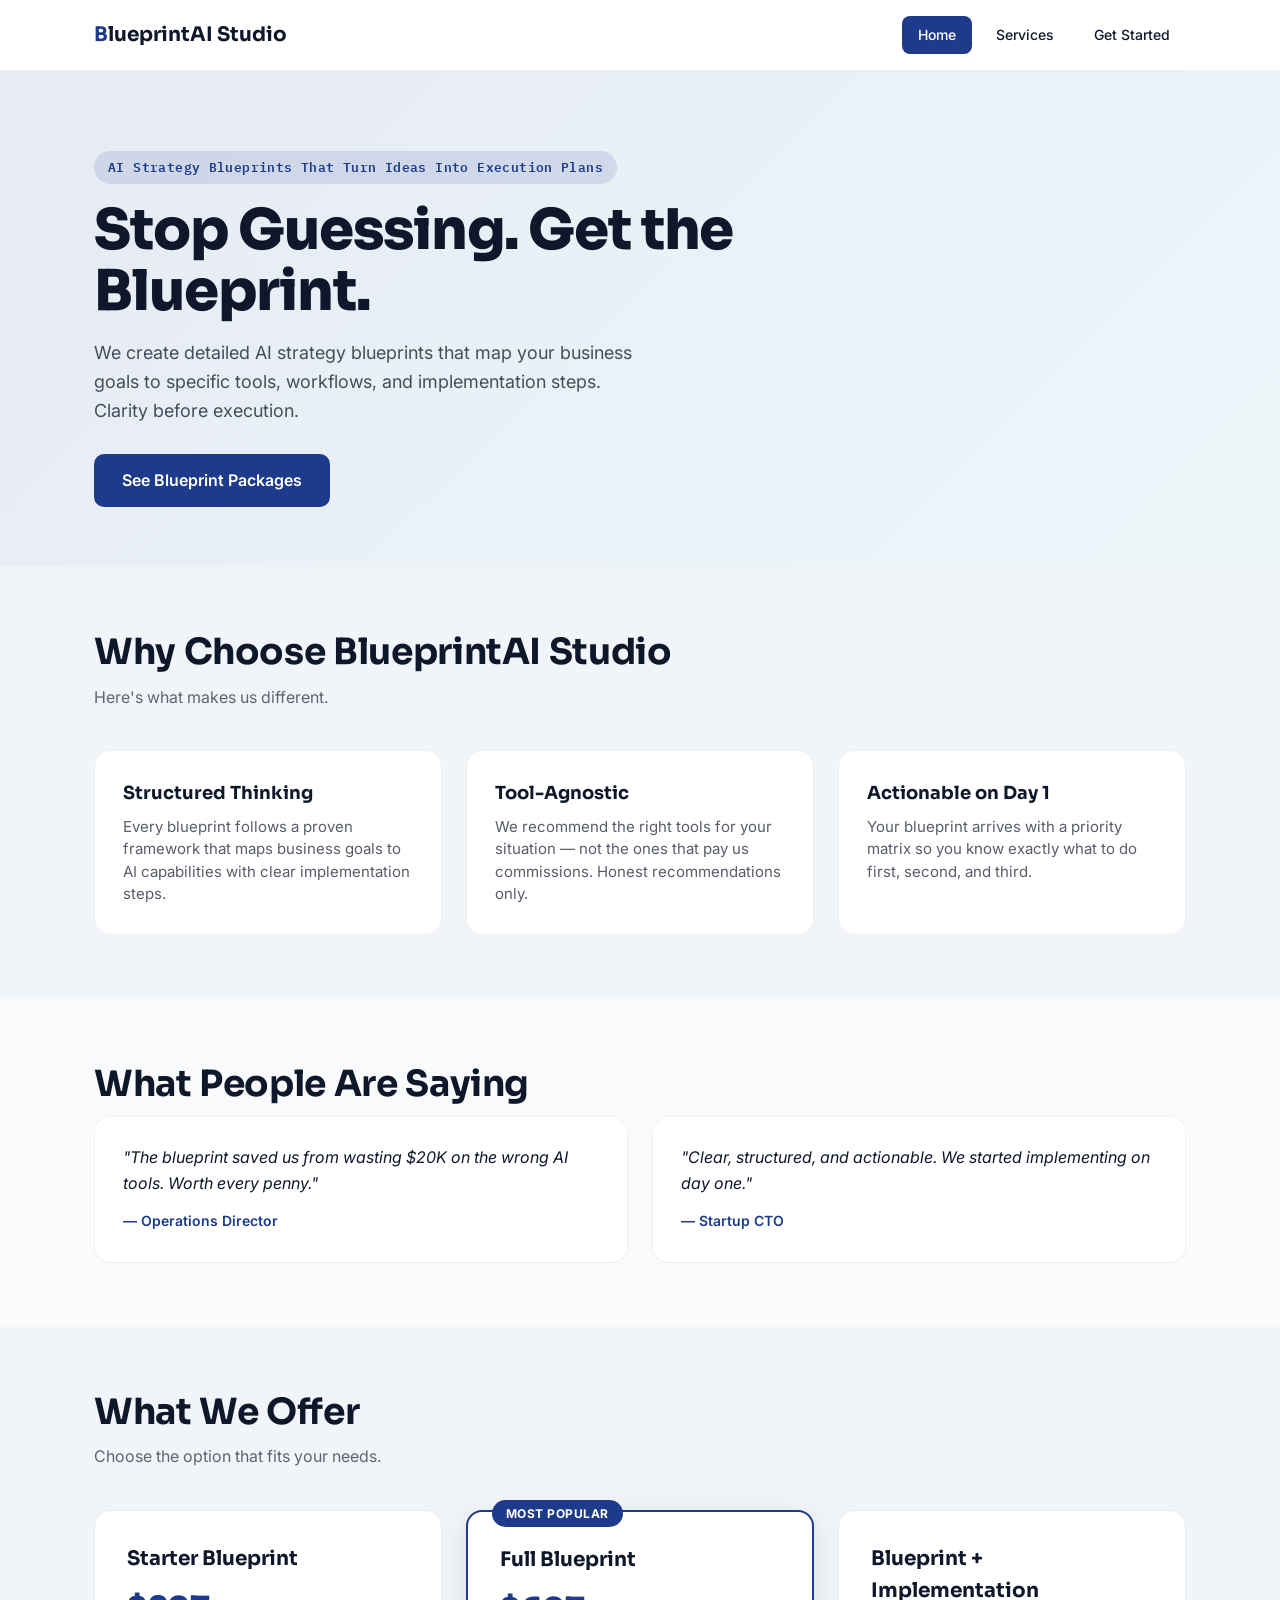
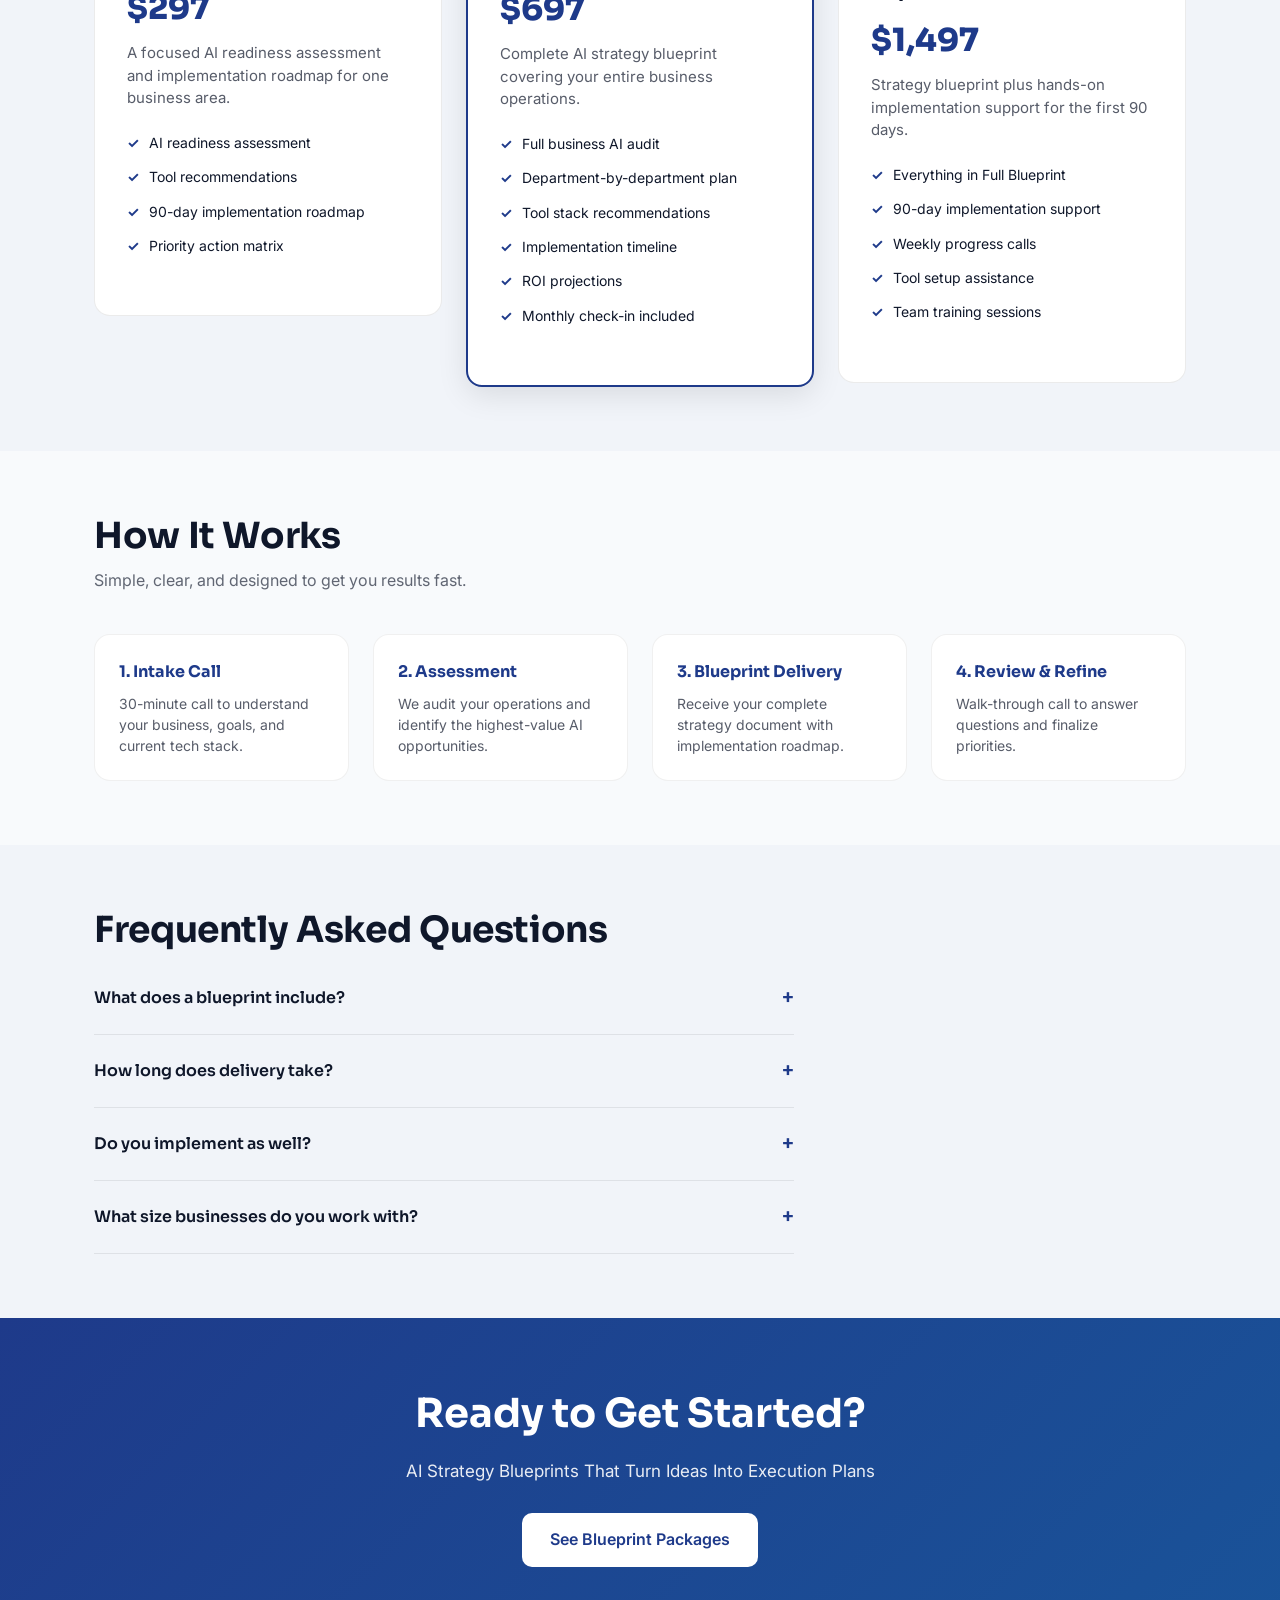
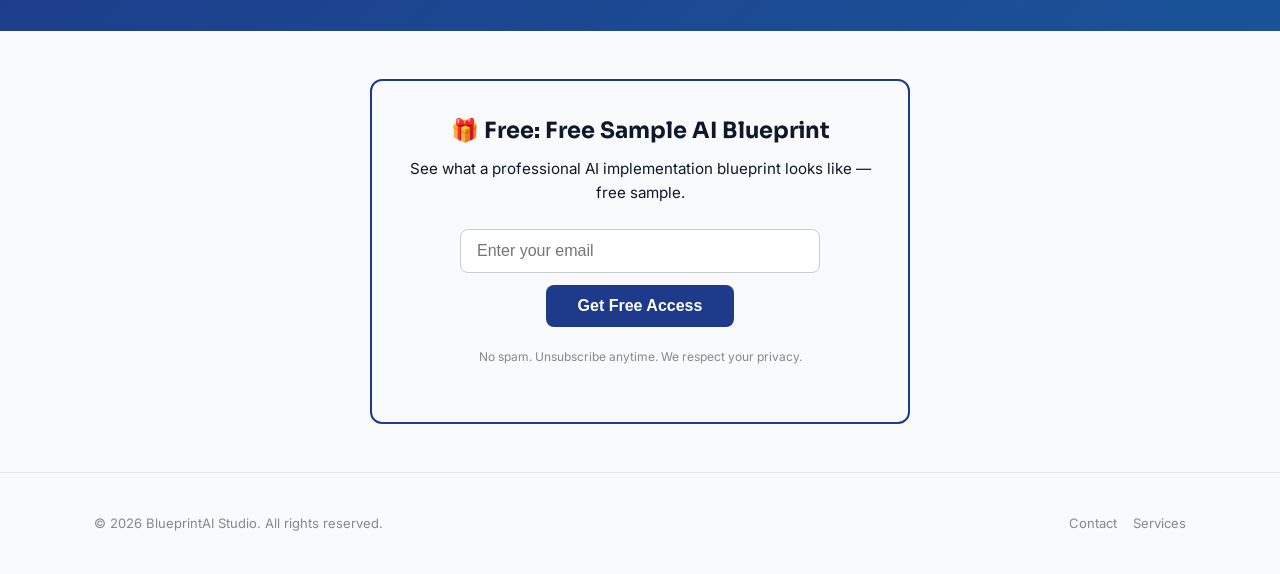
==== commit 61ae219c: "Deploy blueprintaistudios.com — ASI Network site update" ====
--- a/index.html
+++ b/index.html
@@ -16,6 +16,17 @@
   <link rel="preconnect" href="https://fonts.gstatic.com" crossorigin>
   <link href="https://fonts.googleapis.com/css2?family=Sora:wght@400;500;600;700;800&family=Inter:wght@400;500;600;700;800&family=IBM+Plex+Mono:wght@400;500;600;700;800&display=swap" rel="stylesheet">
   <link rel="stylesheet" href="./styles.css">
+<script type="application/ld+json">
+{
+  "@context": "https://schema.org",
+  "@type": "ProfessionalService",
+  "name": "BlueprintAI Studio",
+  "description": "AI implementation blueprints and technical architecture for agencies and consultancies.",
+  "url": "https://blueprintaistudios.com",
+  "email": "hello@blueprintaistudios.com"
+}
+</script>
+<link rel="canonical" href="https://blueprintaistudios.com/">
 </head>
 <body data-business-id="b11">
   <header class="site-header">
@@ -173,6 +184,18 @@
       <a href="./offer.html" class="btn btn-primary">See Blueprint Packages</a>
     </div>
   </section>
+  
+  <!-- Lead Capture -->
+  <section class="lead-capture" id="free-resource">
+    <h3>🎁 Free: Free Sample AI Blueprint</h3>
+    <p>See what a professional AI implementation blueprint looks like — free sample.</p>
+    <form action="#" method="POST" id="lead-form">
+      <input type="email" name="email" placeholder="Enter your email" required aria-label="Email address">
+      <button type="submit">Get Free Access</button>
+      <p class="privacy-note">No spam. Unsubscribe anytime. We respect your privacy.</p>
+    </form>
+  </section>
+
   <footer class="site-footer">
     <div class="container">
       <div class="footer-content">
@@ -192,5 +215,27 @@
     if(window.ASI_ANALYTICS_URL){try{navigator.sendBeacon(window.ASI_ANALYTICS_URL,JSON.stringify({business_id:bid,page:page,referrer:document.referrer||'direct',timestamp:new Date().toISOString(),ua:navigator.userAgent}));}catch(e){}}
   })();
   </script>
+
+<script>
+// Lead capture — stores submissions locally until email service is connected
+document.addEventListener('DOMContentLoaded', function() {
+  var form = document.getElementById('lead-form');
+  if (form) {
+    form.addEventListener('submit', function(e) {
+      e.preventDefault();
+      var email = form.querySelector('input[type="email"]').value;
+      if (!email) return;
+      // Store locally (will be replaced with real email API endpoint)
+      var leads = JSON.parse(localStorage.getItem('asi_leads') || '[]');
+      leads.push({ email: email, timestamp: new Date().toISOString(), source: window.location.hostname });
+      localStorage.setItem('asi_leads', JSON.stringify(leads));
+      // Show success
+      var section = form.closest('.lead-capture');
+      section.innerHTML = '<h3>✅ You\'re in!</h3><p>Check your inbox for your free resource.</p>';
+    });
+  }
+});
+</script>
+
 </body>
 </html>
--- a/styles.css
+++ b/styles.css
@@ -174,3 +174,58 @@
   .nav-links a{padding:6px 10px;font-size:13px;}
   .footer-content{flex-direction:column;text-align:center;}
 }
+
+/* ── Lead Capture ── */
+.lead-capture {
+  background: var(--surface, #f8f9fa);
+  border: 2px solid var(--primary, #2563eb);
+  border-radius: 12px;
+  padding: 2rem;
+  margin: 3rem auto;
+  max-width: 540px;
+  text-align: center;
+}
+.lead-capture h3 {
+  font-family: var(--display, sans-serif);
+  color: var(--ink, #1a1a2e);
+  margin-bottom: 0.5rem;
+  font-size: 1.4rem;
+}
+.lead-capture p {
+  color: var(--ink, #333);
+  margin-bottom: 1.5rem;
+  font-size: 0.95rem;
+}
+.lead-capture form {
+  display: flex;
+  flex-direction: column;
+  gap: 0.75rem;
+  align-items: center;
+}
+.lead-capture input[type="email"] {
+  width: 100%;
+  max-width: 360px;
+  padding: 0.75rem 1rem;
+  border: 1px solid #ccc;
+  border-radius: 8px;
+  font-size: 1rem;
+}
+.lead-capture button {
+  background: var(--primary, #2563eb);
+  color: #fff;
+  border: none;
+  padding: 0.75rem 2rem;
+  border-radius: 8px;
+  font-size: 1rem;
+  font-weight: 600;
+  cursor: pointer;
+  transition: opacity 0.2s;
+}
+.lead-capture button:hover {
+  opacity: 0.9;
+}
+.lead-capture .privacy-note {
+  font-size: 0.75rem;
+  color: #888;
+  margin-top: 0.5rem;
+}
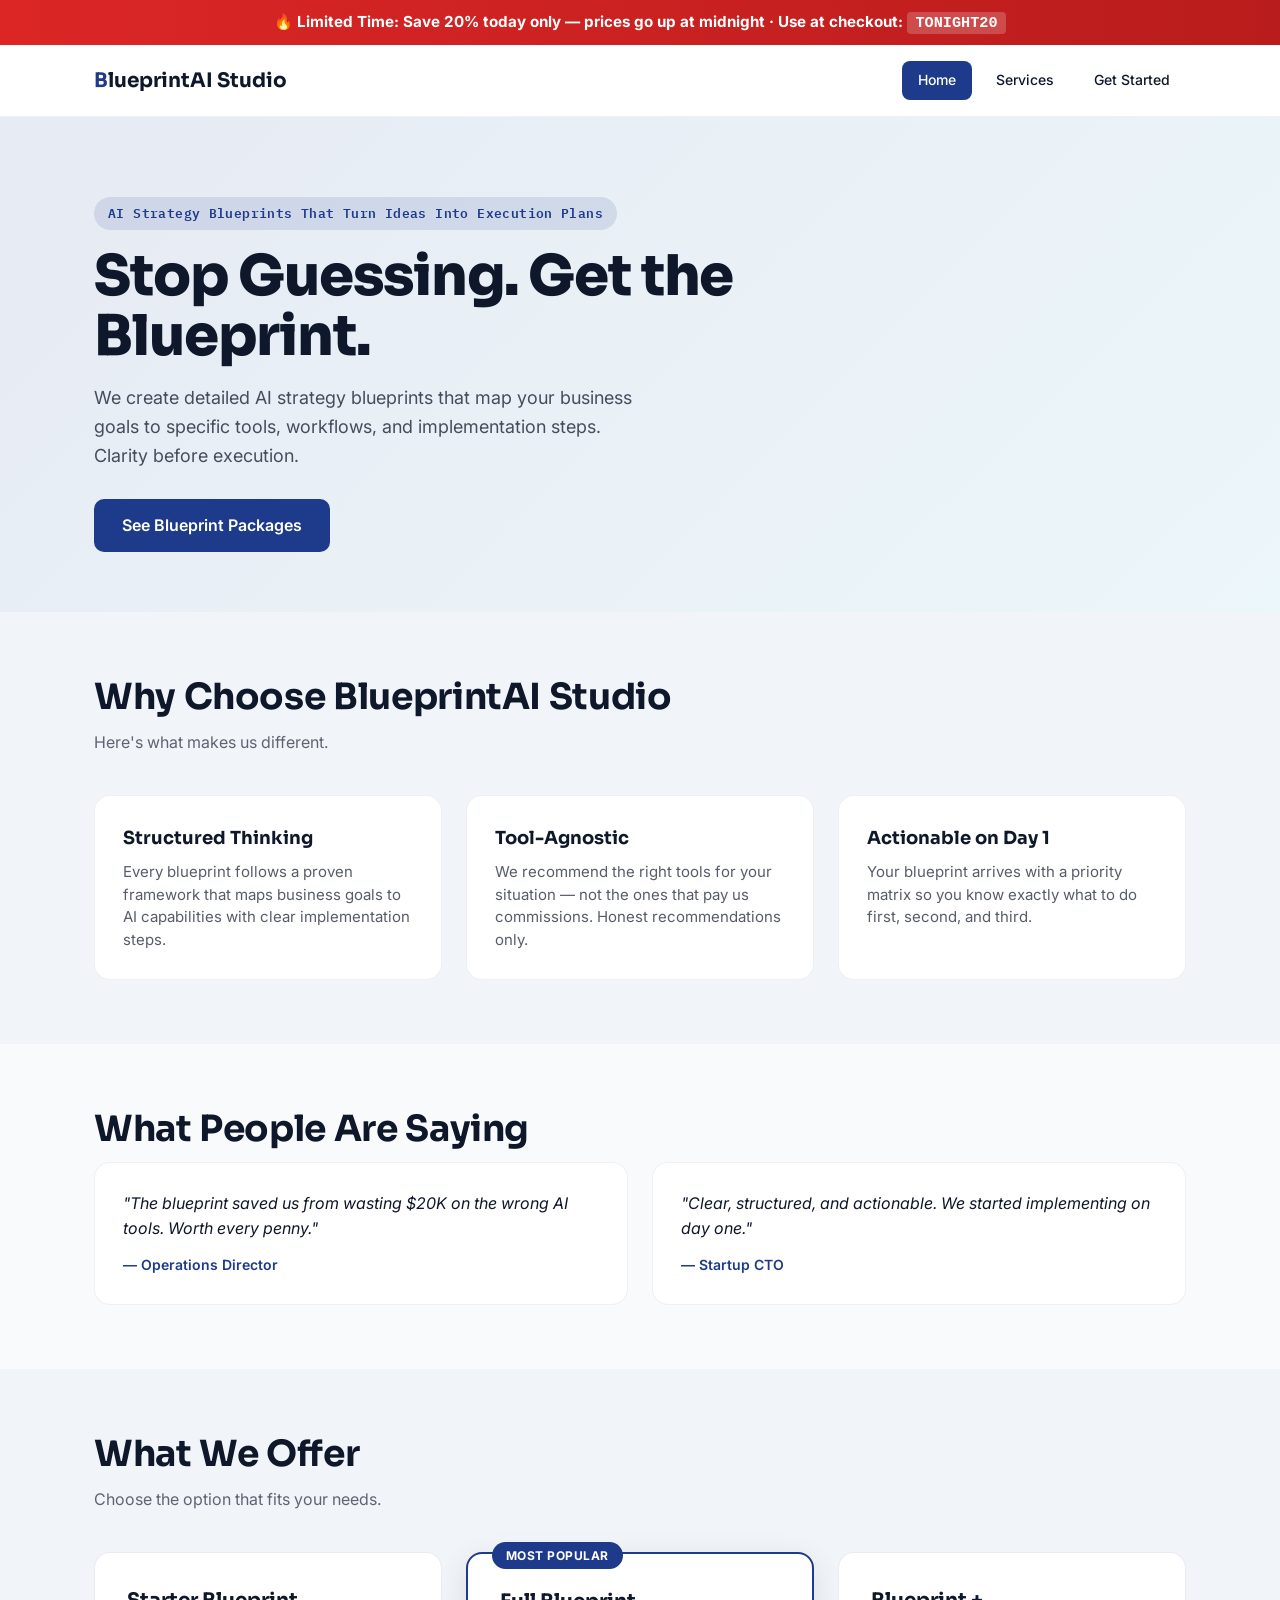
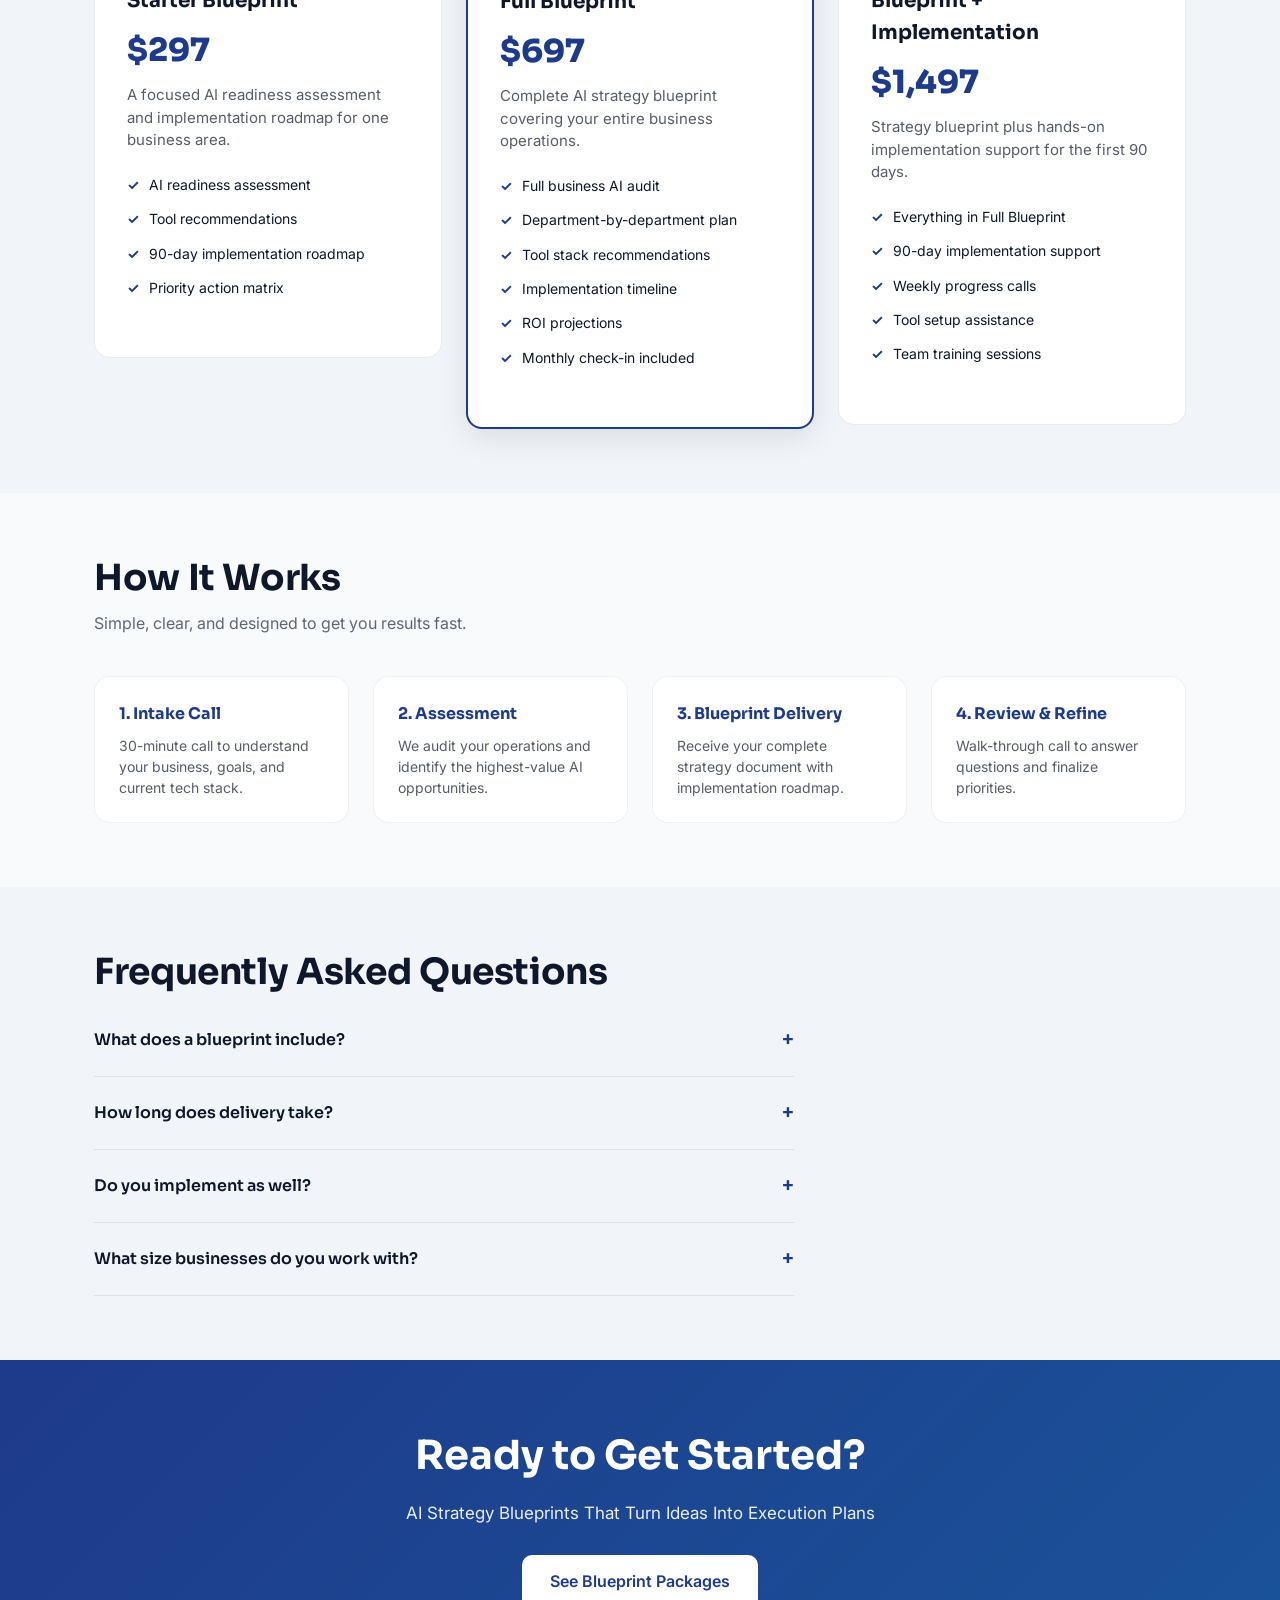
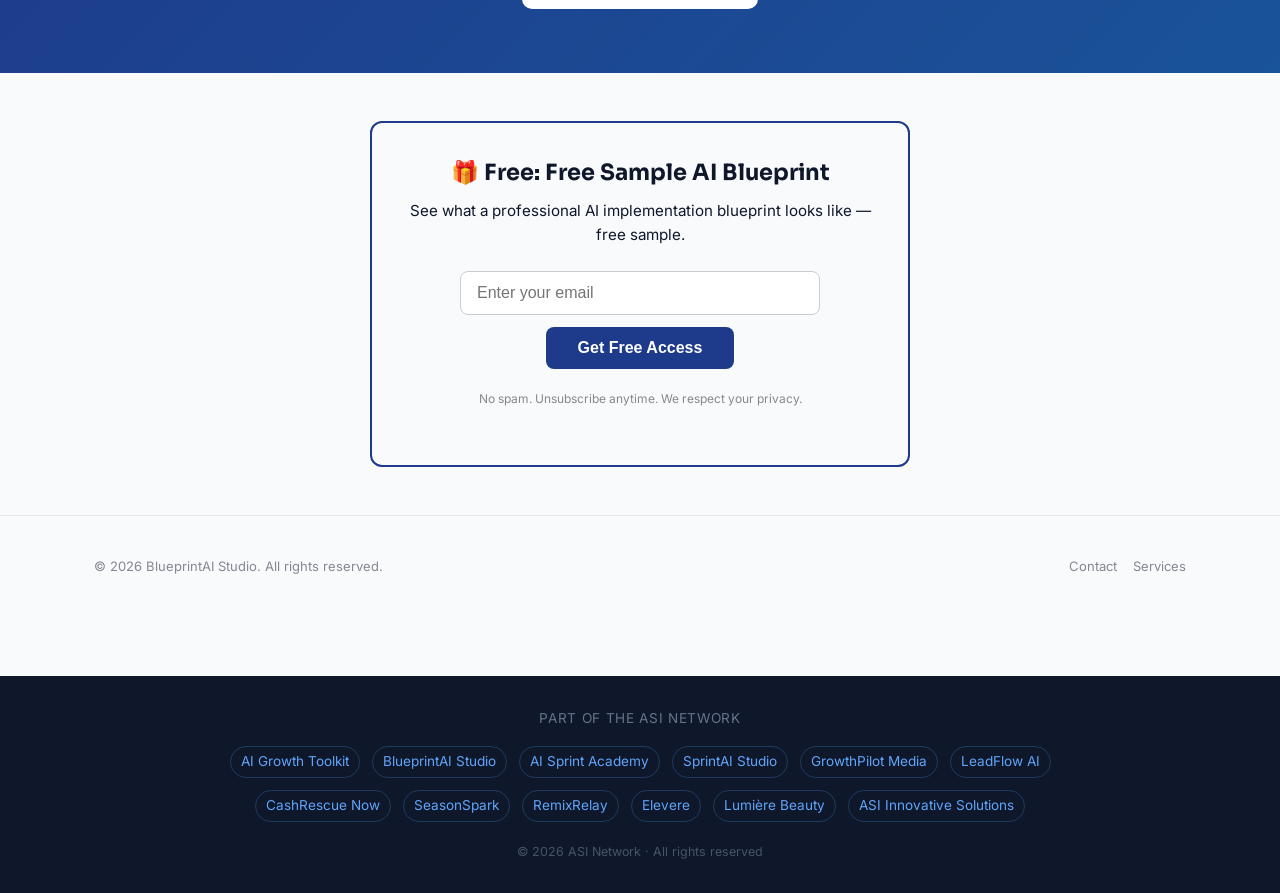
==== commit fe1fde4e: "Midnight sprint: urgency + network links [19:20Z]" ====
--- a/index.html
+++ b/index.html
@@ -1,4 +1,6 @@
-<!DOCTYPE html>
+<div style="background:linear-gradient(90deg,#dc2626,#b91c1c);color:white;text-align:center;padding:10px 20px;font-weight:700;font-size:0.95rem;position:sticky;top:0;z-index:9999;">
+  🔥 Limited Time: Save 20% today only — prices go up at midnight · Use at checkout: <span style="background:rgba(255,255,255,0.2);padding:2px 8px;border-radius:4px;font-family:monospace;">TONIGHT20</span>
+</div><!DOCTYPE html>
 <html lang="en">
 <head>
   <meta charset="utf-8">
@@ -237,5 +239,26 @@
 });
 </script>
 
+
+
+<div class="asi-network-footer" style="background:#0f172a;color:#94a3b8;padding:32px 20px;margin-top:60px;text-align:center;">
+  <p style="font-size:0.85rem;margin-bottom:16px;color:#64748b;letter-spacing:0.05em;text-transform:uppercase;">Part of the ASI Network</p>
+  <div style="display:flex;flex-wrap:wrap;justify-content:center;gap:12px;max-width:900px;margin:0 auto;">
+    <a href="https://growthkithq.com" style="color:#60a5fa;text-decoration:none;font-size:0.85rem;padding:4px 10px;border:1px solid #1e3a5f;border-radius:20px;">AI Growth Toolkit</a>
+    <a href="https://blueprintaistudios.com" style="color:#60a5fa;text-decoration:none;font-size:0.85rem;padding:4px 10px;border:1px solid #1e3a5f;border-radius:20px;">BlueprintAI Studio</a>
+    <a href="https://aisprintacademy.com" style="color:#60a5fa;text-decoration:none;font-size:0.85rem;padding:4px 10px;border:1px solid #1e3a5f;border-radius:20px;">AI Sprint Academy</a>
+    <a href="https://sprintaistudios.com" style="color:#60a5fa;text-decoration:none;font-size:0.85rem;padding:4px 10px;border:1px solid #1e3a5f;border-radius:20px;">SprintAI Studio</a>
+    <a href="https://thegrowthpilothq.com" style="color:#60a5fa;text-decoration:none;font-size:0.85rem;padding:4px 10px;border:1px solid #1e3a5f;border-radius:20px;">GrowthPilot Media</a>
+    <a href="https://theleadflowhq.com" style="color:#60a5fa;text-decoration:none;font-size:0.85rem;padding:4px 10px;border:1px solid #1e3a5f;border-radius:20px;">LeadFlow AI</a>
+    <a href="https://thecashrescue.com" style="color:#60a5fa;text-decoration:none;font-size:0.85rem;padding:4px 10px;border:1px solid #1e3a5f;border-radius:20px;">CashRescue Now</a>
+    <a href="https://myseasonalspark.com" style="color:#60a5fa;text-decoration:none;font-size:0.85rem;padding:4px 10px;border:1px solid #1e3a5f;border-radius:20px;">SeasonSpark</a>
+    <a href="https://vfaistudios.com" style="color:#60a5fa;text-decoration:none;font-size:0.85rem;padding:4px 10px;border:1px solid #1e3a5f;border-radius:20px;">RemixRelay</a>
+    <a href="https://elevstyle.com" style="color:#60a5fa;text-decoration:none;font-size:0.85rem;padding:4px 10px;border:1px solid #1e3a5f;border-radius:20px;">Elevere</a>
+    <a href="https://lumiereglowco.com" style="color:#60a5fa;text-decoration:none;font-size:0.85rem;padding:4px 10px;border:1px solid #1e3a5f;border-radius:20px;">Lumière Beauty</a>
+    <a href="https://asiinnovativesolutions.com" style="color:#60a5fa;text-decoration:none;font-size:0.85rem;padding:4px 10px;border:1px solid #1e3a5f;border-radius:20px;">ASI Innovative Solutions</a>
+  </div>
+  <p style="font-size:0.78rem;margin-top:20px;color:#475569;">© 2026 ASI Network · All rights reserved</p>
+</div>
+
 </body>
 </html>
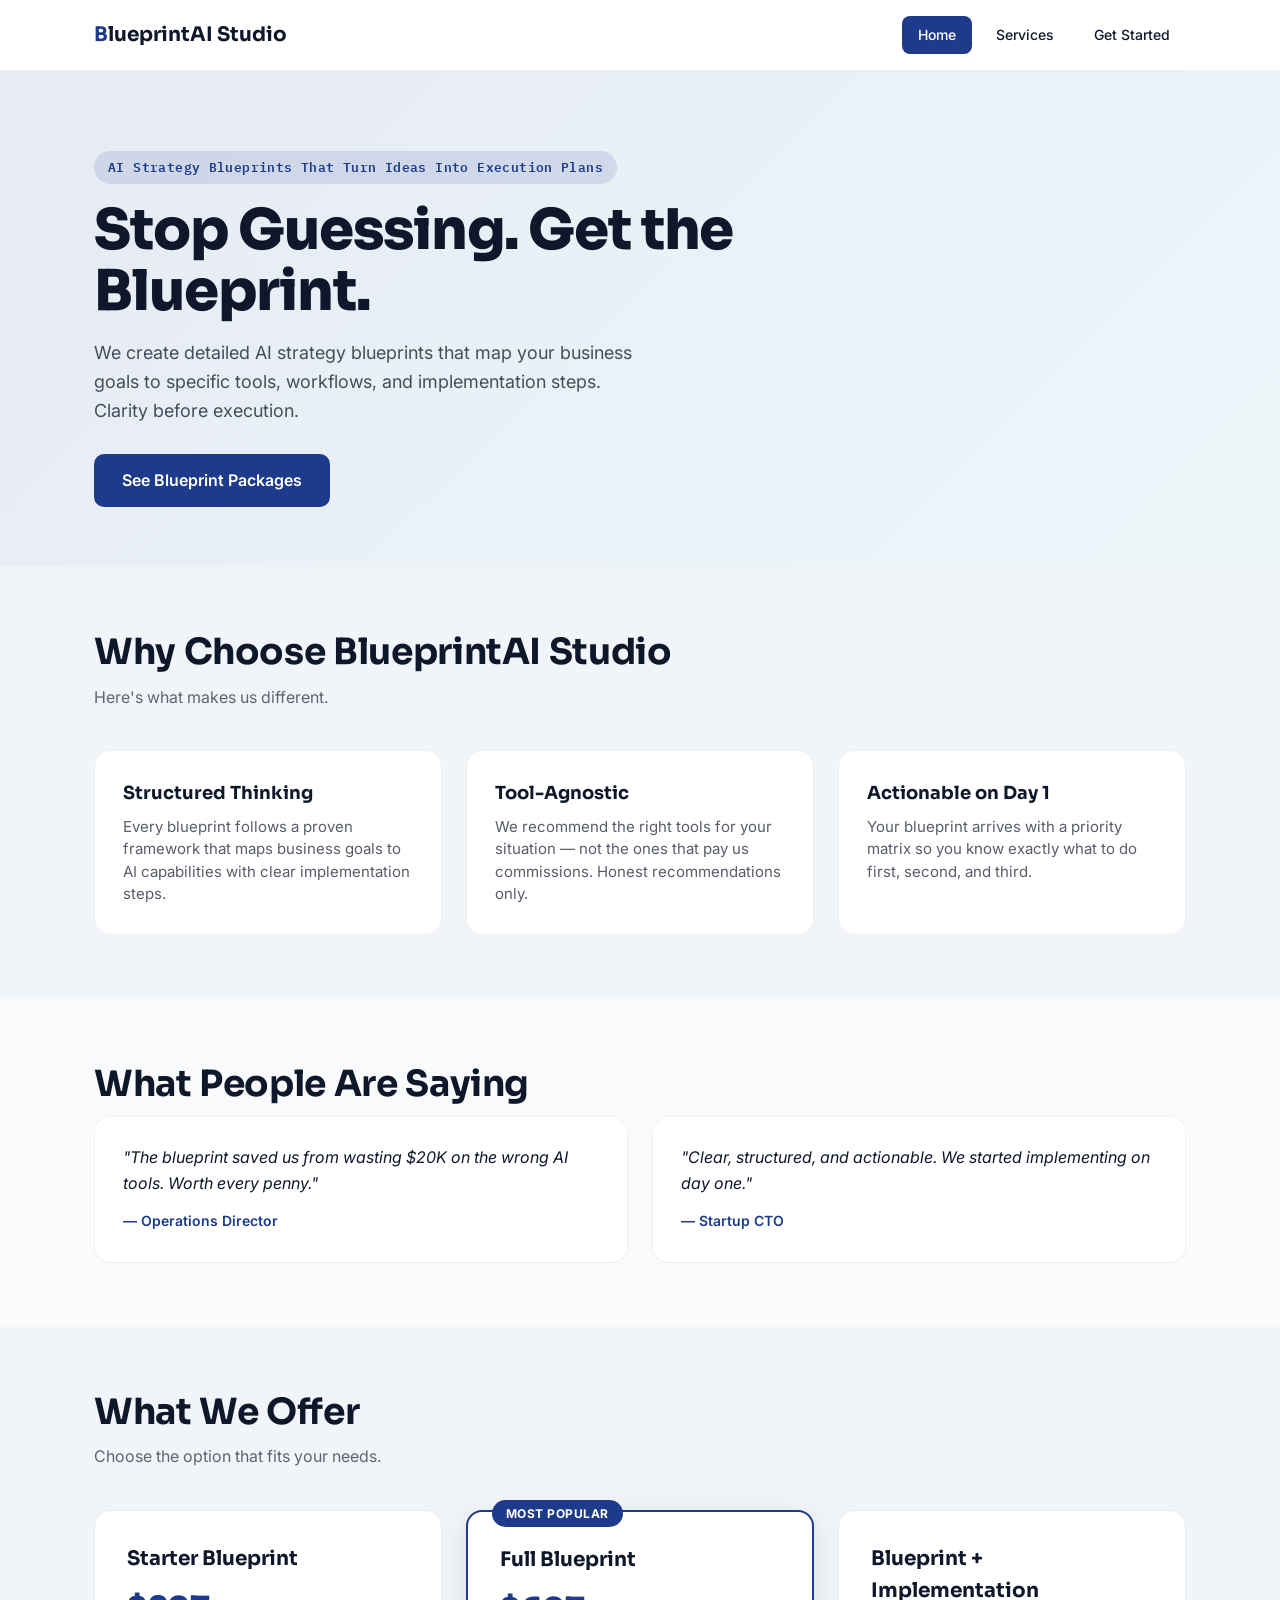
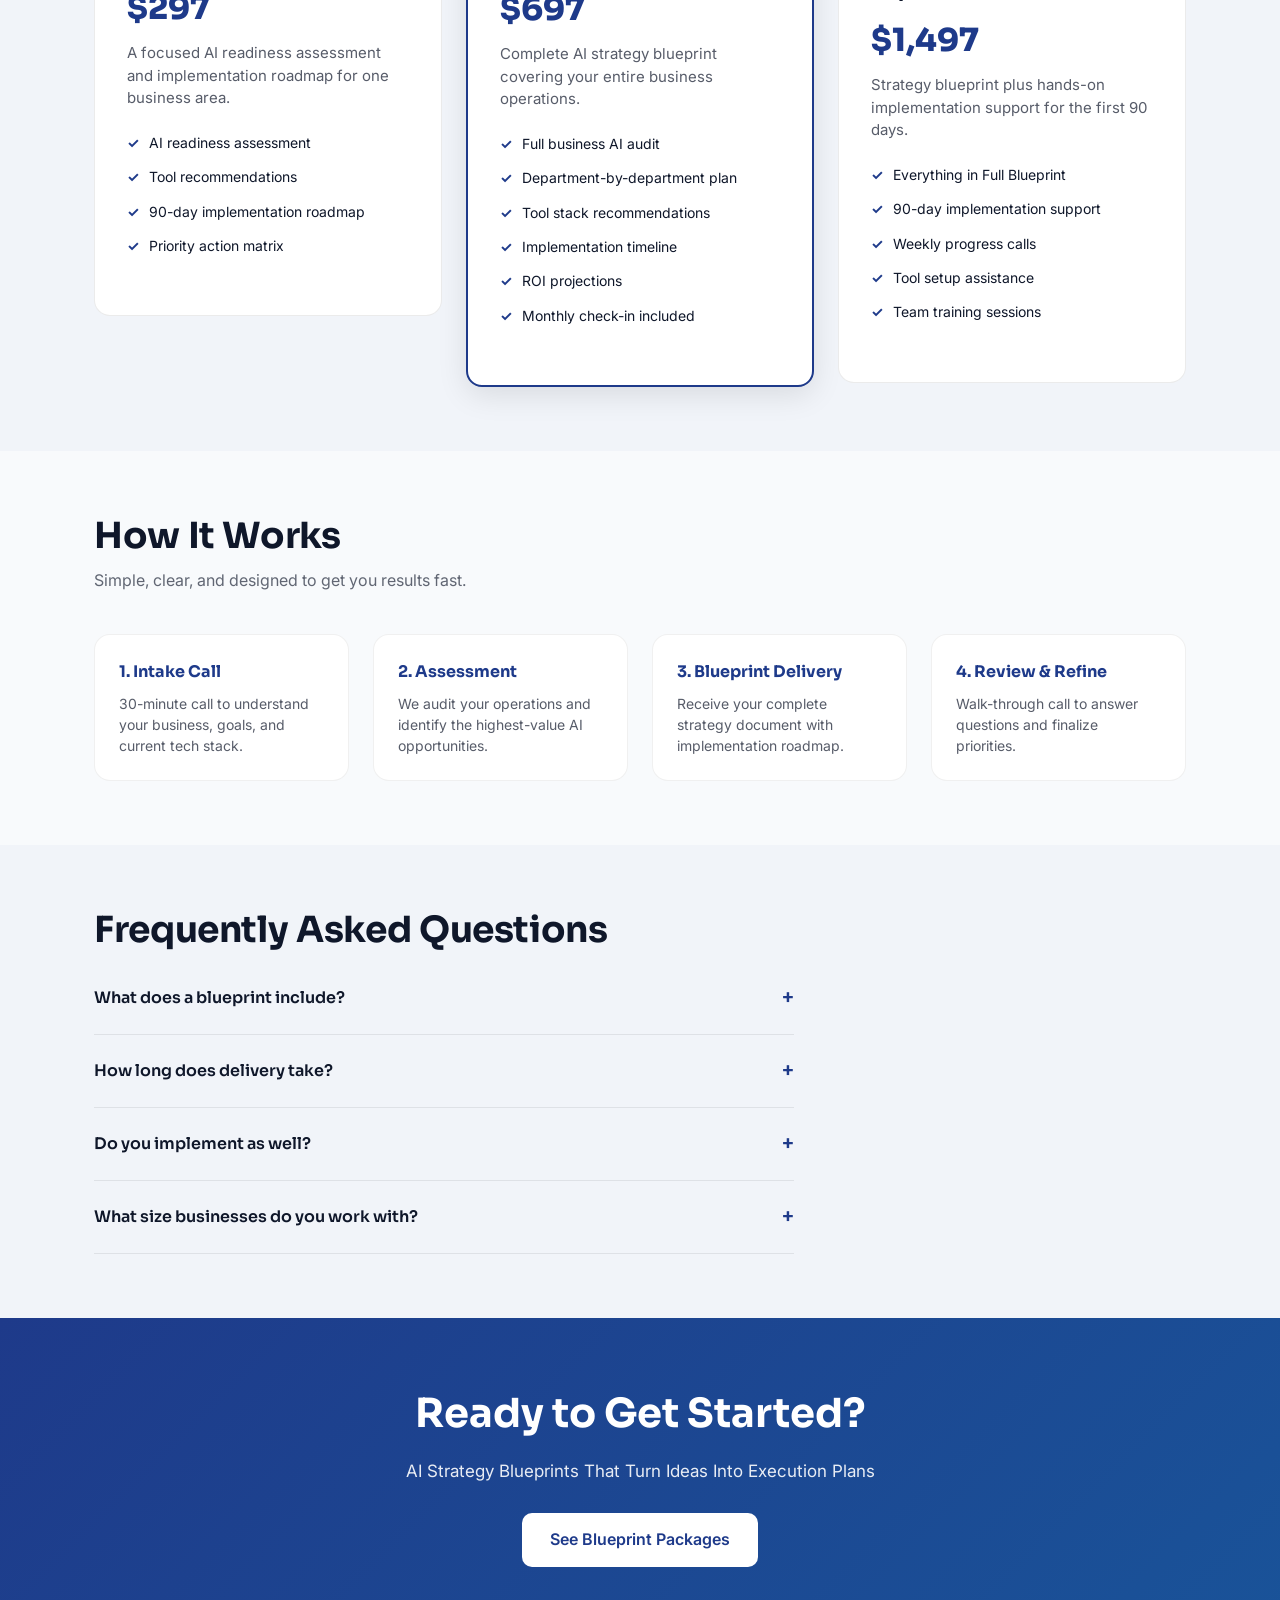
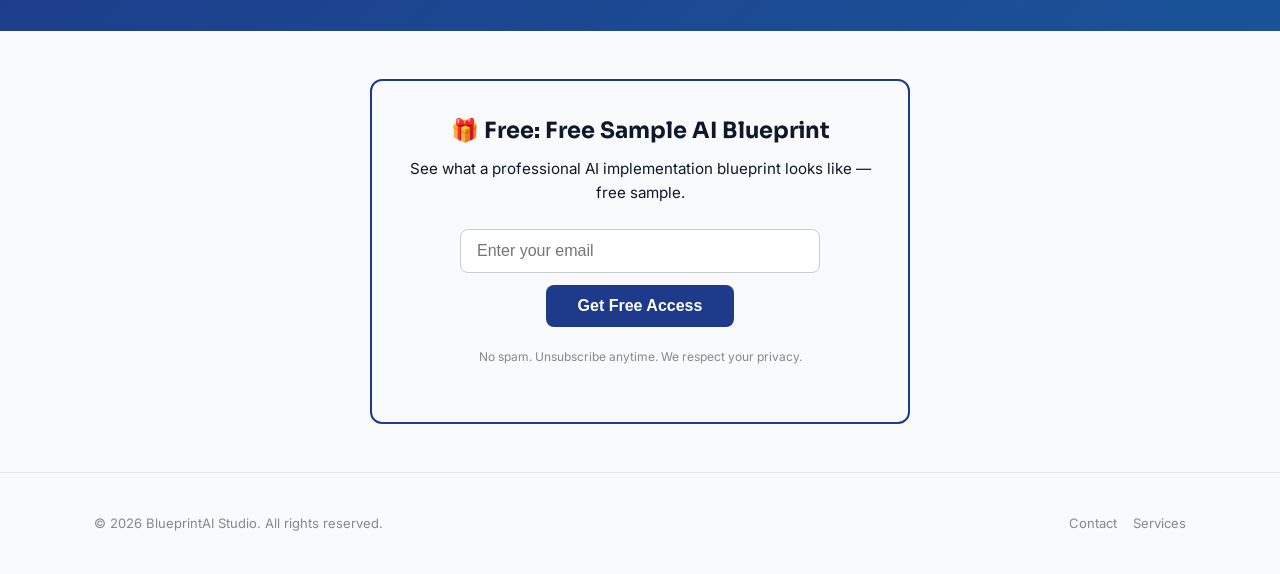
==== commit 3a474a44: "Deploy blueprintaistudios.com — ASI Network site update" ====
--- a/index.html
+++ b/index.html
@@ -1,6 +1,4 @@
-<div style="background:linear-gradient(90deg,#dc2626,#b91c1c);color:white;text-align:center;padding:10px 20px;font-weight:700;font-size:0.95rem;position:sticky;top:0;z-index:9999;">
-  🔥 Limited Time: Save 20% today only — prices go up at midnight · Use at checkout: <span style="background:rgba(255,255,255,0.2);padding:2px 8px;border-radius:4px;font-family:monospace;">TONIGHT20</span>
-</div><!DOCTYPE html>
+<!DOCTYPE html>
 <html lang="en">
 <head>
   <meta charset="utf-8">
@@ -239,26 +237,5 @@
 });
 </script>
 
-
-
-<div class="asi-network-footer" style="background:#0f172a;color:#94a3b8;padding:32px 20px;margin-top:60px;text-align:center;">
-  <p style="font-size:0.85rem;margin-bottom:16px;color:#64748b;letter-spacing:0.05em;text-transform:uppercase;">Part of the ASI Network</p>
-  <div style="display:flex;flex-wrap:wrap;justify-content:center;gap:12px;max-width:900px;margin:0 auto;">
-    <a href="https://growthkithq.com" style="color:#60a5fa;text-decoration:none;font-size:0.85rem;padding:4px 10px;border:1px solid #1e3a5f;border-radius:20px;">AI Growth Toolkit</a>
-    <a href="https://blueprintaistudios.com" style="color:#60a5fa;text-decoration:none;font-size:0.85rem;padding:4px 10px;border:1px solid #1e3a5f;border-radius:20px;">BlueprintAI Studio</a>
-    <a href="https://aisprintacademy.com" style="color:#60a5fa;text-decoration:none;font-size:0.85rem;padding:4px 10px;border:1px solid #1e3a5f;border-radius:20px;">AI Sprint Academy</a>
-    <a href="https://sprintaistudios.com" style="color:#60a5fa;text-decoration:none;font-size:0.85rem;padding:4px 10px;border:1px solid #1e3a5f;border-radius:20px;">SprintAI Studio</a>
-    <a href="https://thegrowthpilothq.com" style="color:#60a5fa;text-decoration:none;font-size:0.85rem;padding:4px 10px;border:1px solid #1e3a5f;border-radius:20px;">GrowthPilot Media</a>
-    <a href="https://theleadflowhq.com" style="color:#60a5fa;text-decoration:none;font-size:0.85rem;padding:4px 10px;border:1px solid #1e3a5f;border-radius:20px;">LeadFlow AI</a>
-    <a href="https://thecashrescue.com" style="color:#60a5fa;text-decoration:none;font-size:0.85rem;padding:4px 10px;border:1px solid #1e3a5f;border-radius:20px;">CashRescue Now</a>
-    <a href="https://myseasonalspark.com" style="color:#60a5fa;text-decoration:none;font-size:0.85rem;padding:4px 10px;border:1px solid #1e3a5f;border-radius:20px;">SeasonSpark</a>
-    <a href="https://vfaistudios.com" style="color:#60a5fa;text-decoration:none;font-size:0.85rem;padding:4px 10px;border:1px solid #1e3a5f;border-radius:20px;">RemixRelay</a>
-    <a href="https://elevstyle.com" style="color:#60a5fa;text-decoration:none;font-size:0.85rem;padding:4px 10px;border:1px solid #1e3a5f;border-radius:20px;">Elevere</a>
-    <a href="https://lumiereglowco.com" style="color:#60a5fa;text-decoration:none;font-size:0.85rem;padding:4px 10px;border:1px solid #1e3a5f;border-radius:20px;">Lumière Beauty</a>
-    <a href="https://asiinnovativesolutions.com" style="color:#60a5fa;text-decoration:none;font-size:0.85rem;padding:4px 10px;border:1px solid #1e3a5f;border-radius:20px;">ASI Innovative Solutions</a>
-  </div>
-  <p style="font-size:0.78rem;margin-top:20px;color:#475569;">© 2026 ASI Network · All rights reserved</p>
-</div>
-
 </body>
 </html>
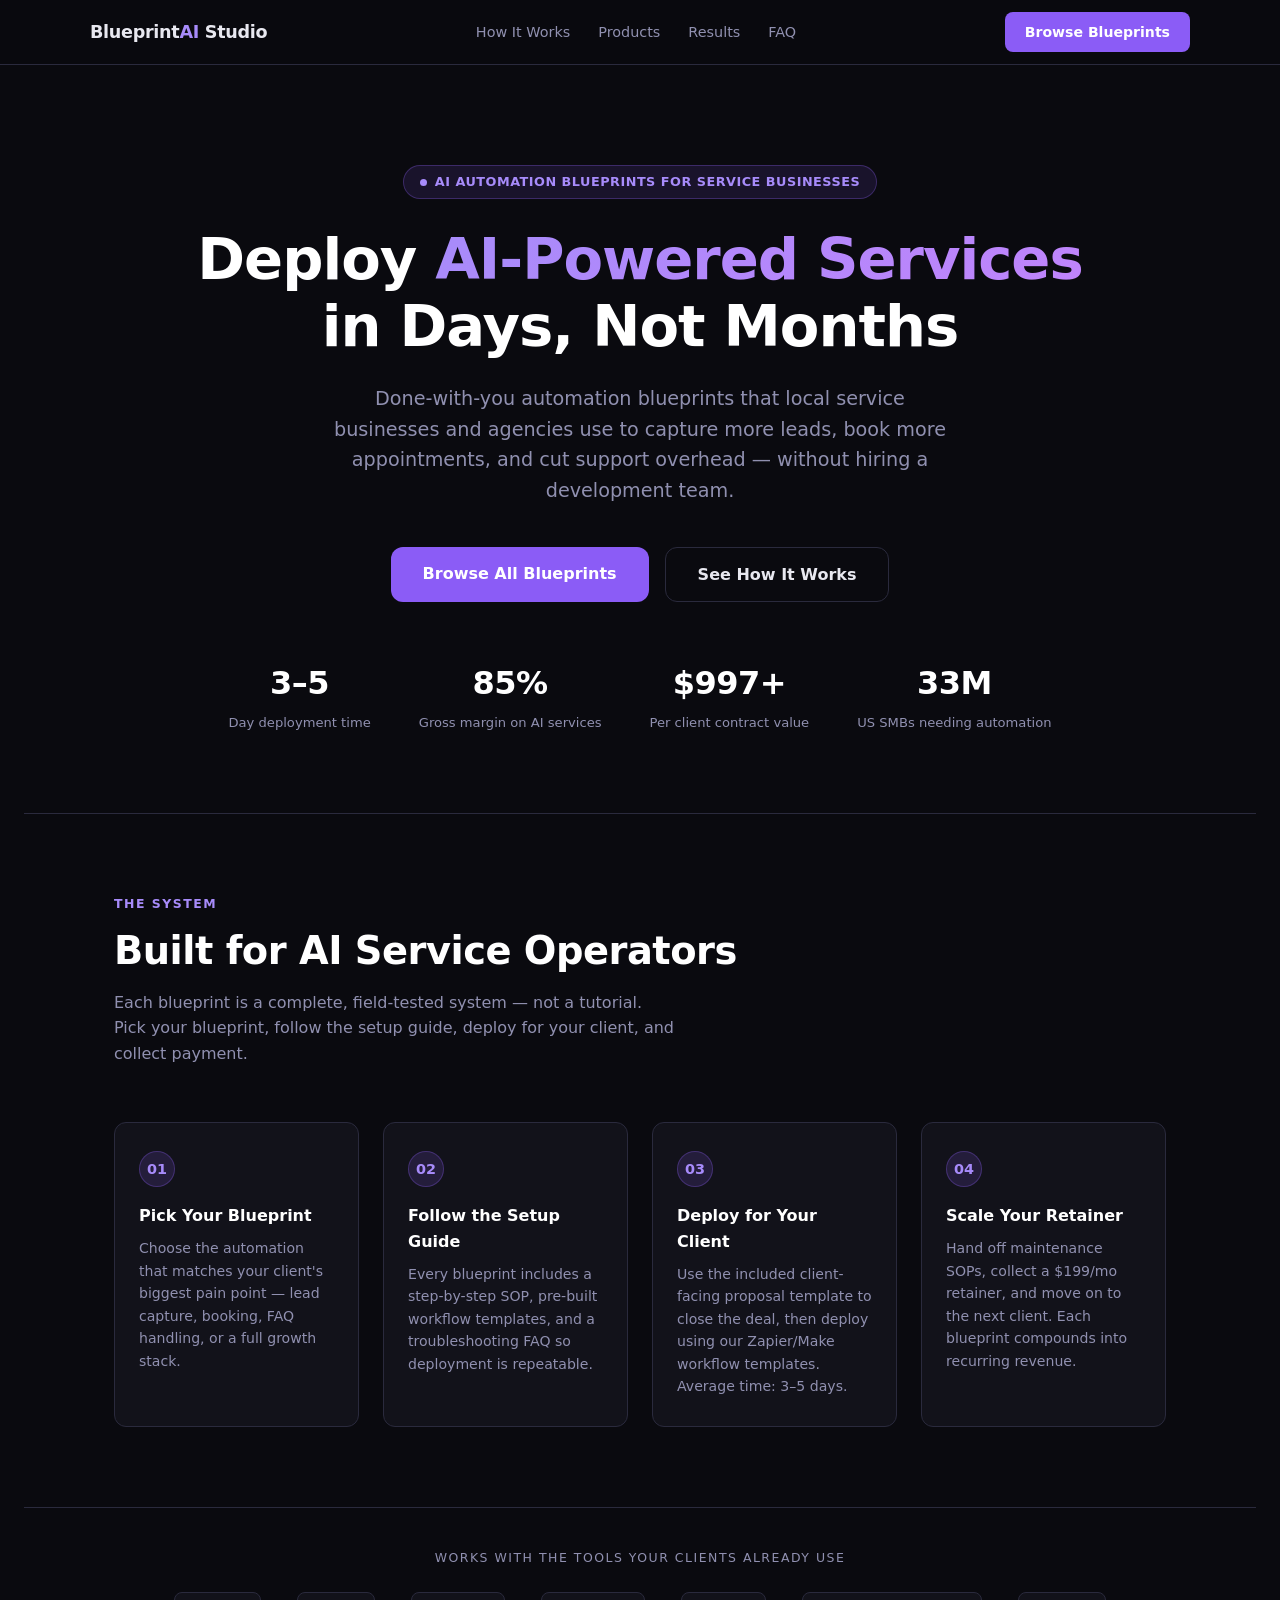
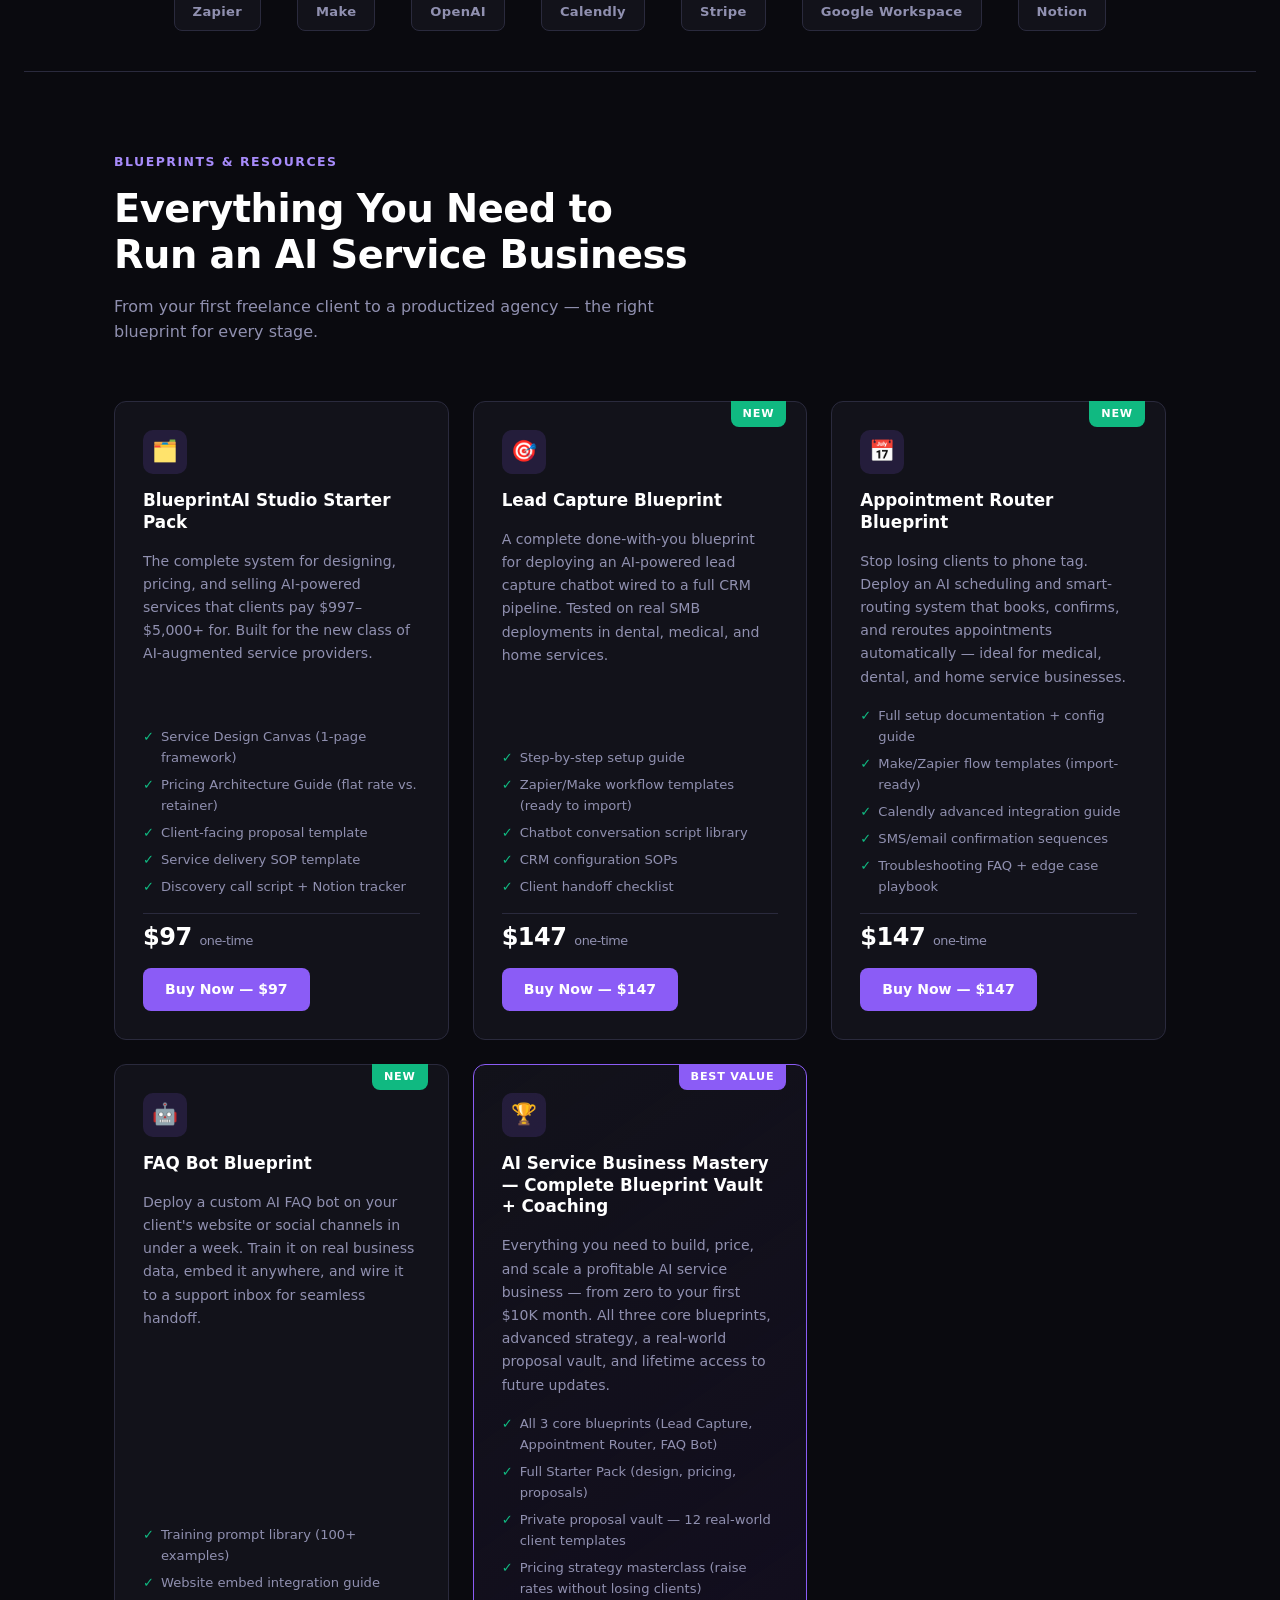
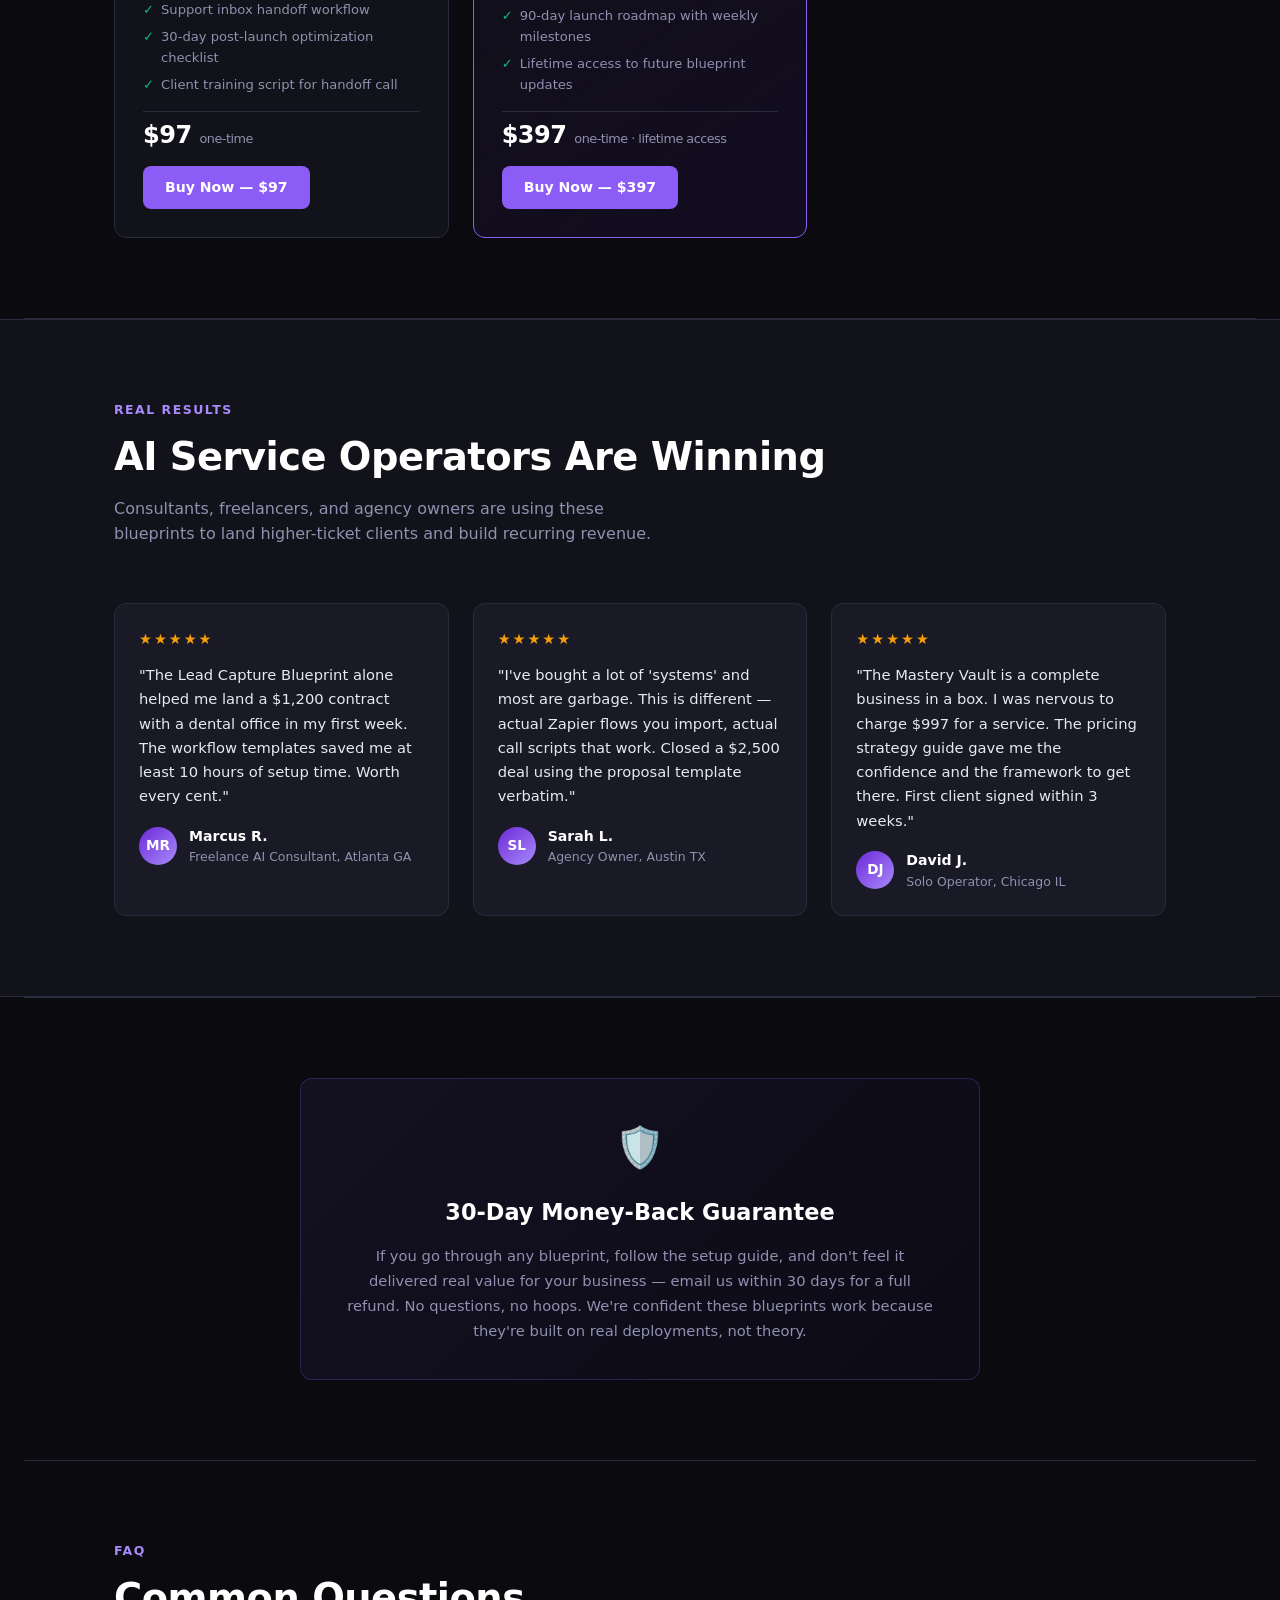
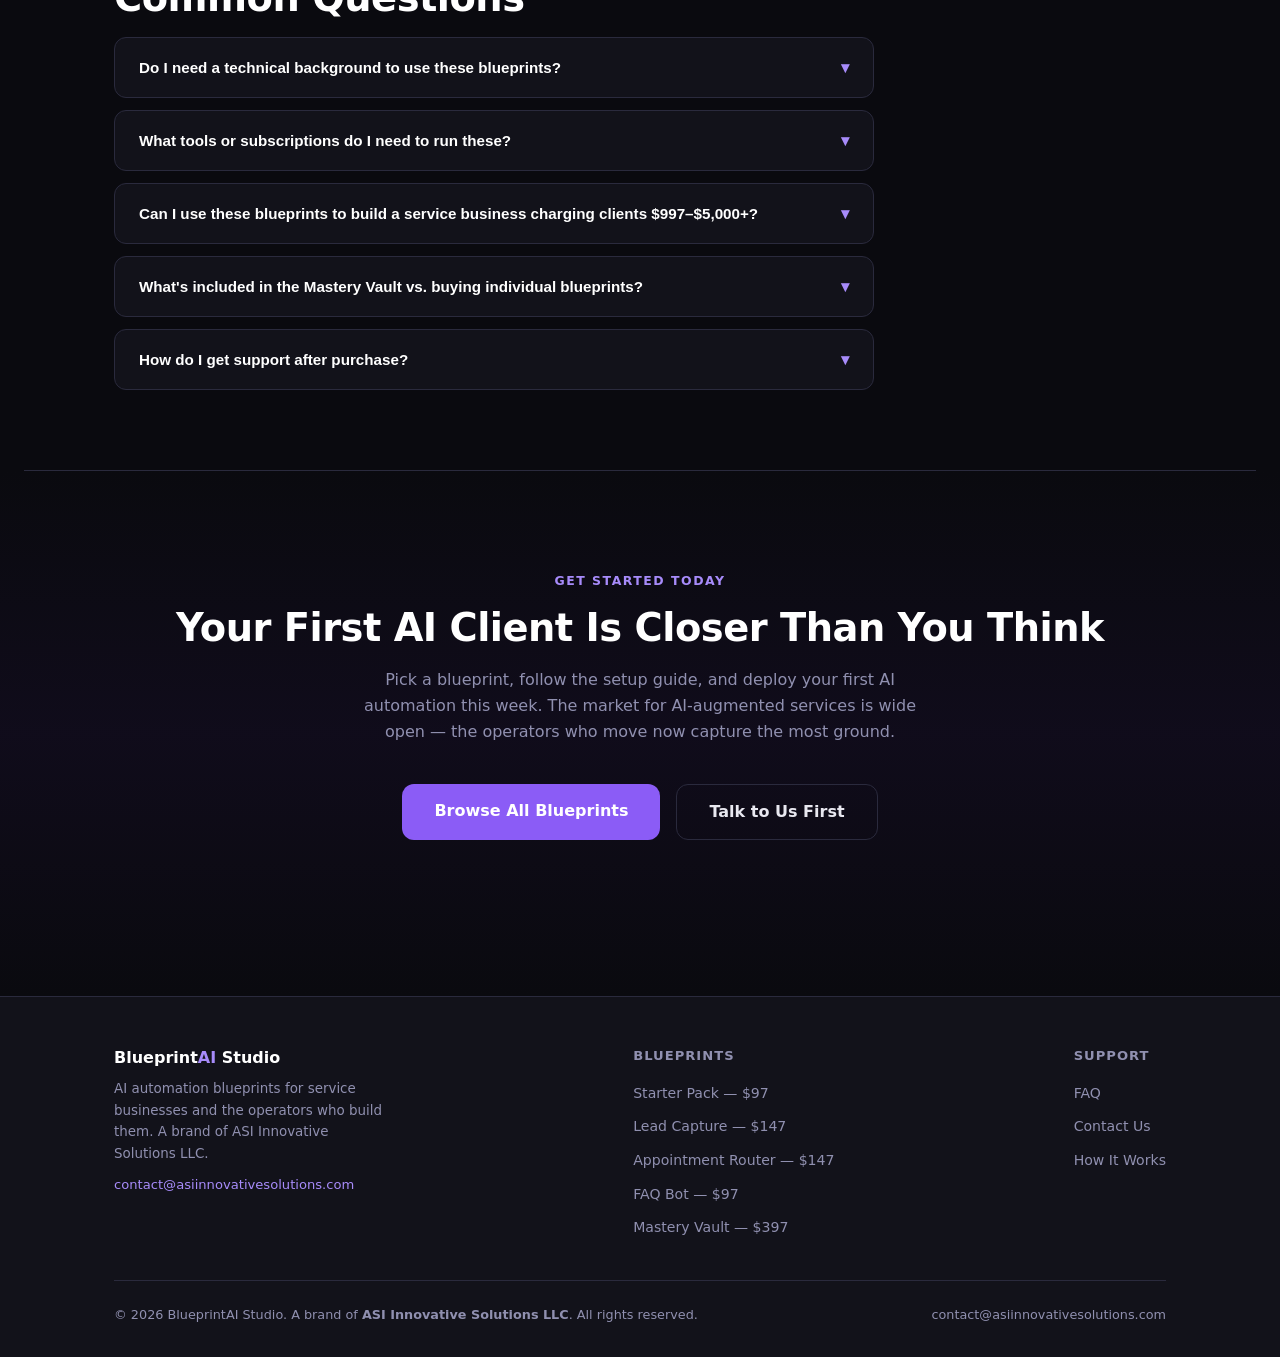
==== commit e1be502e: "Initial deploy: BlueprintAI Studio landing page" ====
--- a/index.html
+++ b/index.html
@@ -1,241 +1,1074 @@
 <!DOCTYPE html>
 <html lang="en">
 <head>
-  <meta charset="utf-8">
-  <meta name="viewport" content="width=device-width, initial-scale=1">
-  <title>Home | BlueprintAI Studio</title>
-  <meta name="description" content="Get a structured AI strategy blueprint for your business — complete with implementation roadmap, tool recommendations, and execution priorities. Clarity before code.">
-  <meta property="og:title" content="Home | BlueprintAI Studio">
-  <meta property="og:description" content="Get a structured AI strategy blueprint for your business — complete with implementation roadmap, tool recommendations, and execution priorities. Clarity before code.">
-  <meta property="og:type" content="website">
-  <meta property="og:url" content="https://blueprintaistudios.com/">
-  <meta name="twitter:card" content="summary">
-  <meta name="twitter:title" content="Home | BlueprintAI Studio">
-  <meta name="twitter:description" content="Get a structured AI strategy blueprint for your business — complete with implementation roadmap, tool recommendations, and execution priorities. Clarity before code.">
-  <link rel="preconnect" href="https://fonts.googleapis.com">
-  <link rel="preconnect" href="https://fonts.gstatic.com" crossorigin>
-  <link href="https://fonts.googleapis.com/css2?family=Sora:wght@400;500;600;700;800&family=Inter:wght@400;500;600;700;800&family=IBM+Plex+Mono:wght@400;500;600;700;800&display=swap" rel="stylesheet">
-  <link rel="stylesheet" href="./styles.css">
-<script type="application/ld+json">
-{
-  "@context": "https://schema.org",
-  "@type": "ProfessionalService",
-  "name": "BlueprintAI Studio",
-  "description": "AI implementation blueprints and technical architecture for agencies and consultancies.",
-  "url": "https://blueprintaistudios.com",
-  "email": "hello@blueprintaistudios.com"
-}
+  <meta charset="UTF-8" />
+  <meta name="viewport" content="width=device-width, initial-scale=1.0" />
+  <title>BlueprintAI Studio — AI Automation Blueprints for Service Businesses</title>
+  <meta name="description" content="Deploy AI-powered automations for your service business in days, not months. BlueprintAI Studio offers done-with-you blueprints for lead capture, appointment routing, FAQ bots, and more." />
+  <script src="https://gumroad.com/js/gumroad.js"></script>
+  <style>
+    *, *::before, *::after { box-sizing: border-box; margin: 0; padding: 0; }
+
+    :root {
+      --bg:        #0a0a0f;
+      --bg2:       #12121a;
+      --bg3:       #1a1a26;
+      --border:    #2a2a3d;
+      --accent:    #8b5cf6;
+      --accent2:   #a78bfa;
+      --accent3:   #6d28d9;
+      --text:      #e8e8f0;
+      --muted:     #9090b0;
+      --green:     #10b981;
+      --radius:    12px;
+      --shadow:    0 4px 32px rgba(139,92,246,0.10);
+    }
+
+    html { scroll-behavior: smooth; }
+
+    body {
+      background: var(--bg);
+      color: var(--text);
+      font-family: -apple-system, BlinkMacSystemFont, 'Segoe UI', system-ui, sans-serif;
+      line-height: 1.6;
+      min-height: 100vh;
+    }
+
+    /* ── NAV ── */
+    nav {
+      position: sticky;
+      top: 0;
+      z-index: 100;
+      background: rgba(10,10,15,0.92);
+      backdrop-filter: blur(12px);
+      border-bottom: 1px solid var(--border);
+      padding: 0 24px;
+    }
+    .nav-inner {
+      max-width: 1100px;
+      margin: 0 auto;
+      display: flex;
+      align-items: center;
+      justify-content: space-between;
+      height: 64px;
+      gap: 24px;
+    }
+    .nav-logo {
+      font-size: 1.1rem;
+      font-weight: 700;
+      color: var(--text);
+      text-decoration: none;
+      letter-spacing: -0.3px;
+    }
+    .nav-logo span { color: var(--accent2); }
+    .nav-links {
+      display: flex;
+      gap: 28px;
+      list-style: none;
+    }
+    .nav-links a {
+      color: var(--muted);
+      text-decoration: none;
+      font-size: 0.9rem;
+      transition: color 0.2s;
+    }
+    .nav-links a:hover { color: var(--text); }
+    .nav-cta {
+      background: var(--accent);
+      color: #fff;
+      border: none;
+      padding: 9px 20px;
+      border-radius: 8px;
+      font-size: 0.88rem;
+      font-weight: 600;
+      cursor: pointer;
+      text-decoration: none;
+      transition: background 0.2s, transform 0.15s;
+      white-space: nowrap;
+    }
+    .nav-cta:hover { background: var(--accent2); transform: translateY(-1px); }
+
+    /* ── HERO ── */
+    .hero {
+      max-width: 1100px;
+      margin: 0 auto;
+      padding: 100px 24px 80px;
+      text-align: center;
+    }
+    .hero-badge {
+      display: inline-flex;
+      align-items: center;
+      gap: 8px;
+      background: rgba(139,92,246,0.12);
+      border: 1px solid rgba(139,92,246,0.3);
+      color: var(--accent2);
+      font-size: 0.8rem;
+      font-weight: 600;
+      padding: 6px 16px;
+      border-radius: 999px;
+      margin-bottom: 28px;
+      letter-spacing: 0.5px;
+      text-transform: uppercase;
+    }
+    .hero-badge::before {
+      content: '';
+      width: 7px;
+      height: 7px;
+      border-radius: 50%;
+      background: var(--accent2);
+      animation: pulse 2s infinite;
+    }
+    @keyframes pulse {
+      0%, 100% { opacity: 1; }
+      50% { opacity: 0.4; }
+    }
+    .hero h1 {
+      font-size: clamp(2rem, 5vw, 3.6rem);
+      font-weight: 800;
+      line-height: 1.15;
+      letter-spacing: -1px;
+      margin-bottom: 24px;
+      color: #fff;
+    }
+    .hero h1 em {
+      font-style: normal;
+      background: linear-gradient(135deg, var(--accent2) 0%, #c084fc 100%);
+      -webkit-background-clip: text;
+      -webkit-text-fill-color: transparent;
+      background-clip: text;
+    }
+    .hero-sub {
+      font-size: clamp(1rem, 2.5vw, 1.2rem);
+      color: var(--muted);
+      max-width: 640px;
+      margin: 0 auto 40px;
+    }
+    .hero-actions {
+      display: flex;
+      gap: 16px;
+      justify-content: center;
+      flex-wrap: wrap;
+      margin-bottom: 56px;
+    }
+    .btn-primary {
+      background: var(--accent);
+      color: #fff;
+      padding: 14px 32px;
+      border-radius: var(--radius);
+      font-size: 1rem;
+      font-weight: 700;
+      text-decoration: none;
+      transition: background 0.2s, transform 0.15s, box-shadow 0.2s;
+      box-shadow: 0 0 0 0 rgba(139,92,246,0.4);
+    }
+    .btn-primary:hover {
+      background: var(--accent2);
+      transform: translateY(-2px);
+      box-shadow: 0 8px 24px rgba(139,92,246,0.35);
+    }
+    .btn-ghost {
+      background: transparent;
+      color: var(--text);
+      padding: 14px 32px;
+      border-radius: var(--radius);
+      font-size: 1rem;
+      font-weight: 600;
+      text-decoration: none;
+      border: 1px solid var(--border);
+      transition: border-color 0.2s, color 0.2s, transform 0.15s;
+    }
+    .btn-ghost:hover {
+      border-color: var(--accent);
+      color: var(--accent2);
+      transform: translateY(-2px);
+    }
+
+    /* ── HERO STATS ── */
+    .hero-stats {
+      display: flex;
+      justify-content: center;
+      gap: 48px;
+      flex-wrap: wrap;
+    }
+    .stat {
+      text-align: center;
+    }
+    .stat-value {
+      font-size: 2rem;
+      font-weight: 800;
+      color: #fff;
+      letter-spacing: -0.5px;
+    }
+    .stat-label {
+      font-size: 0.82rem;
+      color: var(--muted);
+      margin-top: 2px;
+    }
+
+    /* ── SECTION SHARED ── */
+    .section {
+      max-width: 1100px;
+      margin: 0 auto;
+      padding: 80px 24px;
+    }
+    .section-label {
+      font-size: 0.78rem;
+      font-weight: 700;
+      letter-spacing: 1.5px;
+      text-transform: uppercase;
+      color: var(--accent2);
+      margin-bottom: 14px;
+    }
+    .section-title {
+      font-size: clamp(1.6rem, 3.5vw, 2.4rem);
+      font-weight: 800;
+      color: #fff;
+      letter-spacing: -0.5px;
+      margin-bottom: 16px;
+      line-height: 1.2;
+    }
+    .section-sub {
+      font-size: 1rem;
+      color: var(--muted);
+      max-width: 560px;
+      margin-bottom: 56px;
+    }
+
+    /* ── HOW IT WORKS ── */
+    .how-grid {
+      display: grid;
+      grid-template-columns: repeat(auto-fit, minmax(220px, 1fr));
+      gap: 24px;
+    }
+    .how-card {
+      background: var(--bg2);
+      border: 1px solid var(--border);
+      border-radius: var(--radius);
+      padding: 28px 24px;
+      position: relative;
+      transition: border-color 0.2s, transform 0.2s;
+    }
+    .how-card:hover {
+      border-color: var(--accent);
+      transform: translateY(-3px);
+    }
+    .how-num {
+      width: 36px;
+      height: 36px;
+      border-radius: 50%;
+      background: rgba(139,92,246,0.15);
+      border: 1px solid rgba(139,92,246,0.3);
+      color: var(--accent2);
+      font-weight: 700;
+      font-size: 0.9rem;
+      display: flex;
+      align-items: center;
+      justify-content: center;
+      margin-bottom: 16px;
+    }
+    .how-card h3 {
+      font-size: 1rem;
+      font-weight: 700;
+      color: #fff;
+      margin-bottom: 8px;
+    }
+    .how-card p {
+      font-size: 0.88rem;
+      color: var(--muted);
+      line-height: 1.6;
+    }
+
+    /* ── DIVIDER ── */
+    .divider {
+      border: none;
+      border-top: 1px solid var(--border);
+      margin: 0 24px;
+    }
+
+    /* ── PRODUCTS ── */
+    .products-grid {
+      display: grid;
+      grid-template-columns: repeat(auto-fill, minmax(320px, 1fr));
+      gap: 24px;
+    }
+    .product-card {
+      background: var(--bg2);
+      border: 1px solid var(--border);
+      border-radius: var(--radius);
+      padding: 28px;
+      display: flex;
+      flex-direction: column;
+      gap: 16px;
+      transition: border-color 0.25s, transform 0.2s, box-shadow 0.25s;
+      position: relative;
+    }
+    .product-card:hover {
+      border-color: var(--accent);
+      transform: translateY(-4px);
+      box-shadow: var(--shadow);
+    }
+    .product-card.featured {
+      border-color: var(--accent);
+      background: linear-gradient(145deg, var(--bg2) 0%, rgba(109,40,217,0.08) 100%);
+    }
+    .product-badge {
+      position: absolute;
+      top: -1px;
+      right: 20px;
+      background: var(--accent);
+      color: #fff;
+      font-size: 0.7rem;
+      font-weight: 700;
+      letter-spacing: 0.8px;
+      text-transform: uppercase;
+      padding: 4px 12px;
+      border-radius: 0 0 8px 8px;
+    }
+    .product-badge.new-badge {
+      background: var(--green);
+    }
+    .product-icon {
+      width: 44px;
+      height: 44px;
+      border-radius: 10px;
+      background: rgba(139,92,246,0.15);
+      display: flex;
+      align-items: center;
+      justify-content: center;
+      font-size: 1.3rem;
+    }
+    .product-card h3 {
+      font-size: 1.05rem;
+      font-weight: 700;
+      color: #fff;
+      line-height: 1.3;
+    }
+    .product-card p {
+      font-size: 0.88rem;
+      color: var(--muted);
+      line-height: 1.65;
+      flex: 1;
+    }
+    .product-includes {
+      list-style: none;
+      display: flex;
+      flex-direction: column;
+      gap: 6px;
+    }
+    .product-includes li {
+      font-size: 0.82rem;
+      color: var(--muted);
+      padding-left: 18px;
+      position: relative;
+    }
+    .product-includes li::before {
+      content: '✓';
+      position: absolute;
+      left: 0;
+      color: var(--green);
+      font-weight: 700;
+    }
+    .product-footer {
+      display: flex;
+      align-items: center;
+      justify-content: space-between;
+      gap: 12px;
+      padding-top: 4px;
+      border-top: 1px solid var(--border);
+      flex-wrap: wrap;
+    }
+    .product-price {
+      font-size: 1.5rem;
+      font-weight: 800;
+      color: #fff;
+      letter-spacing: -0.5px;
+    }
+    .product-price span {
+      font-size: 0.8rem;
+      font-weight: 400;
+      color: var(--muted);
+    }
+
+    /* Gumroad buy button override */
+    .gumroad-button,
+    a.gumroad-button {
+      display: inline-block;
+      background: var(--accent) !important;
+      color: #fff !important;
+      padding: 10px 22px !important;
+      border-radius: 8px !important;
+      font-size: 0.88rem !important;
+      font-weight: 700 !important;
+      text-decoration: none !important;
+      border: none !important;
+      cursor: pointer;
+      transition: background 0.2s, transform 0.15s;
+      white-space: nowrap;
+    }
+    .gumroad-button:hover,
+    a.gumroad-button:hover {
+      background: var(--accent2) !important;
+      transform: translateY(-1px);
+    }
+    /* hide Gumroad's default icon */
+    .gumroad-button-logo { display: none !important; }
+
+    /* ── SOCIAL PROOF ── */
+    .proof-bg {
+      background: var(--bg2);
+      border-top: 1px solid var(--border);
+      border-bottom: 1px solid var(--border);
+    }
+    .testimonials {
+      display: grid;
+      grid-template-columns: repeat(auto-fit, minmax(280px, 1fr));
+      gap: 24px;
+    }
+    .testimonial {
+      background: var(--bg3);
+      border: 1px solid var(--border);
+      border-radius: var(--radius);
+      padding: 24px;
+      transition: border-color 0.2s;
+    }
+    .testimonial:hover { border-color: var(--accent); }
+    .testimonial-stars {
+      color: #f59e0b;
+      font-size: 0.9rem;
+      margin-bottom: 12px;
+      letter-spacing: 2px;
+    }
+    .testimonial p {
+      font-size: 0.92rem;
+      color: var(--text);
+      line-height: 1.65;
+      margin-bottom: 16px;
+    }
+    .testimonial-author {
+      display: flex;
+      align-items: center;
+      gap: 12px;
+    }
+    .testimonial-avatar {
+      width: 38px;
+      height: 38px;
+      border-radius: 50%;
+      background: linear-gradient(135deg, var(--accent3), var(--accent2));
+      display: flex;
+      align-items: center;
+      justify-content: center;
+      font-size: 0.85rem;
+      font-weight: 700;
+      color: #fff;
+      flex-shrink: 0;
+    }
+    .testimonial-name {
+      font-size: 0.88rem;
+      font-weight: 700;
+      color: #fff;
+    }
+    .testimonial-title {
+      font-size: 0.78rem;
+      color: var(--muted);
+    }
+
+    /* ── LOGOS STRIP ── */
+    .logos-strip {
+      text-align: center;
+      padding: 40px 24px;
+      max-width: 1100px;
+      margin: 0 auto;
+    }
+    .logos-strip p {
+      font-size: 0.78rem;
+      text-transform: uppercase;
+      letter-spacing: 1.5px;
+      color: var(--muted);
+      margin-bottom: 24px;
+    }
+    .logos-row {
+      display: flex;
+      justify-content: center;
+      align-items: center;
+      gap: 36px;
+      flex-wrap: wrap;
+    }
+    .logo-chip {
+      background: var(--bg2);
+      border: 1px solid var(--border);
+      border-radius: 8px;
+      padding: 8px 18px;
+      font-size: 0.82rem;
+      font-weight: 600;
+      color: var(--muted);
+      letter-spacing: 0.3px;
+    }
+
+    /* ── FAQ ── */
+    .faq-list {
+      display: flex;
+      flex-direction: column;
+      gap: 12px;
+      max-width: 760px;
+    }
+    .faq-item {
+      background: var(--bg2);
+      border: 1px solid var(--border);
+      border-radius: var(--radius);
+      overflow: hidden;
+    }
+    .faq-question {
+      width: 100%;
+      background: none;
+      border: none;
+      text-align: left;
+      padding: 20px 24px;
+      font-size: 0.95rem;
+      font-weight: 600;
+      color: #fff;
+      cursor: pointer;
+      display: flex;
+      align-items: center;
+      justify-content: space-between;
+      gap: 16px;
+      transition: color 0.2s;
+    }
+    .faq-question:hover { color: var(--accent2); }
+    .faq-chevron {
+      color: var(--accent2);
+      font-size: 1rem;
+      transition: transform 0.3s;
+      flex-shrink: 0;
+    }
+    .faq-item.open .faq-chevron { transform: rotate(180deg); }
+    .faq-answer {
+      font-size: 0.9rem;
+      color: var(--muted);
+      line-height: 1.7;
+      max-height: 0;
+      overflow: hidden;
+      transition: max-height 0.35s ease, padding 0.35s ease;
+      padding: 0 24px;
+    }
+    .faq-item.open .faq-answer {
+      max-height: 400px;
+      padding: 0 24px 20px;
+    }
+
+    /* ── GUARANTEE ── */
+    .guarantee-box {
+      background: linear-gradient(135deg, rgba(139,92,246,0.08) 0%, rgba(109,40,217,0.04) 100%);
+      border: 1px solid rgba(139,92,246,0.25);
+      border-radius: var(--radius);
+      padding: 36px 40px;
+      text-align: center;
+      max-width: 680px;
+      margin: 0 auto;
+    }
+    .guarantee-icon { font-size: 2.5rem; margin-bottom: 16px; }
+    .guarantee-box h3 {
+      font-size: 1.4rem;
+      font-weight: 800;
+      color: #fff;
+      margin-bottom: 12px;
+    }
+    .guarantee-box p {
+      font-size: 0.92rem;
+      color: var(--muted);
+      line-height: 1.7;
+    }
+
+    /* ── FINAL CTA ── */
+    .cta-section {
+      text-align: center;
+      background: linear-gradient(180deg, var(--bg) 0%, rgba(109,40,217,0.06) 50%, var(--bg) 100%);
+      padding: 100px 24px;
+    }
+    .cta-section .section-title { margin-bottom: 16px; }
+    .cta-section .section-sub { margin: 0 auto 40px; }
+
+    /* ── FOOTER ── */
+    footer {
+      background: var(--bg2);
+      border-top: 1px solid var(--border);
+    }
+    .footer-inner {
+      max-width: 1100px;
+      margin: 0 auto;
+      padding: 48px 24px 32px;
+    }
+    .footer-top {
+      display: flex;
+      justify-content: space-between;
+      gap: 40px;
+      flex-wrap: wrap;
+      margin-bottom: 40px;
+    }
+    .footer-brand p {
+      font-size: 0.84rem;
+      color: var(--muted);
+      margin-top: 8px;
+      max-width: 280px;
+      line-height: 1.6;
+    }
+    .footer-brand .brand-name {
+      font-size: 1rem;
+      font-weight: 700;
+      color: #fff;
+    }
+    .footer-brand .brand-name span { color: var(--accent2); }
+    .footer-links h4 {
+      font-size: 0.82rem;
+      font-weight: 700;
+      text-transform: uppercase;
+      letter-spacing: 1px;
+      color: var(--muted);
+      margin-bottom: 14px;
+    }
+    .footer-links ul {
+      list-style: none;
+      display: flex;
+      flex-direction: column;
+      gap: 8px;
+    }
+    .footer-links a {
+      font-size: 0.88rem;
+      color: var(--muted);
+      text-decoration: none;
+      transition: color 0.2s;
+    }
+    .footer-links a:hover { color: var(--text); }
+    .footer-bottom {
+      border-top: 1px solid var(--border);
+      padding-top: 24px;
+      display: flex;
+      justify-content: space-between;
+      align-items: center;
+      gap: 16px;
+      flex-wrap: wrap;
+    }
+    .footer-bottom p {
+      font-size: 0.8rem;
+      color: var(--muted);
+    }
+    .footer-bottom a {
+      color: var(--muted);
+      text-decoration: none;
+      transition: color 0.2s;
+    }
+    .footer-bottom a:hover { color: var(--text); }
+
+    /* ── RESPONSIVE ── */
+    @media (max-width: 680px) {
+      .nav-links { display: none; }
+      .hero { padding: 72px 20px 60px; }
+      .hero-stats { gap: 28px; }
+      .section { padding: 60px 20px; }
+      .products-grid { grid-template-columns: 1fr; }
+      .footer-top { flex-direction: column; }
+      .footer-bottom { flex-direction: column; text-align: center; }
+      .guarantee-box { padding: 28px 20px; }
+    }
+  </style>
+</head>
+<body>
+
+<!-- ── NAVIGATION ── -->
+<nav>
+  <div class="nav-inner">
+    <a href="#" class="nav-logo">Blueprint<span>AI</span> Studio</a>
+    <ul class="nav-links">
+      <li><a href="#how-it-works">How It Works</a></li>
+      <li><a href="#products">Products</a></li>
+      <li><a href="#testimonials">Results</a></li>
+      <li><a href="#faq">FAQ</a></li>
+    </ul>
+    <a href="#products" class="nav-cta">Browse Blueprints</a>
+  </div>
+</nav>
+
+<!-- ── HERO ── -->
+<section class="hero">
+  <div class="hero-badge">AI Automation Blueprints for Service Businesses</div>
+  <h1>Deploy <em>AI-Powered Services</em><br>in Days, Not Months</h1>
+  <p class="hero-sub">
+    Done-with-you automation blueprints that local service businesses and agencies use to capture more leads,
+    book more appointments, and cut support overhead — without hiring a development team.
+  </p>
+  <div class="hero-actions">
+    <a href="#products" class="btn-primary">Browse All Blueprints</a>
+    <a href="#how-it-works" class="btn-ghost">See How It Works</a>
+  </div>
+  <div class="hero-stats">
+    <div class="stat">
+      <div class="stat-value">3–5</div>
+      <div class="stat-label">Day deployment time</div>
+    </div>
+    <div class="stat">
+      <div class="stat-value">85%</div>
+      <div class="stat-label">Gross margin on AI services</div>
+    </div>
+    <div class="stat">
+      <div class="stat-value">$997+</div>
+      <div class="stat-label">Per client contract value</div>
+    </div>
+    <div class="stat">
+      <div class="stat-value">33M</div>
+      <div class="stat-label">US SMBs needing automation</div>
+    </div>
+  </div>
+</section>
+
+<hr class="divider" />
+
+<!-- ── HOW IT WORKS ── -->
+<section class="section" id="how-it-works">
+  <p class="section-label">The System</p>
+  <h2 class="section-title">Built for AI Service Operators</h2>
+  <p class="section-sub">
+    Each blueprint is a complete, field-tested system — not a tutorial. Pick your blueprint, follow the setup guide, deploy for your client, and collect payment.
+  </p>
+  <div class="how-grid">
+    <div class="how-card">
+      <div class="how-num">01</div>
+      <h3>Pick Your Blueprint</h3>
+      <p>Choose the automation that matches your client's biggest pain point — lead capture, booking, FAQ handling, or a full growth stack.</p>
+    </div>
+    <div class="how-card">
+      <div class="how-num">02</div>
+      <h3>Follow the Setup Guide</h3>
+      <p>Every blueprint includes a step-by-step SOP, pre-built workflow templates, and a troubleshooting FAQ so deployment is repeatable.</p>
+    </div>
+    <div class="how-card">
+      <div class="how-num">03</div>
+      <h3>Deploy for Your Client</h3>
+      <p>Use the included client-facing proposal template to close the deal, then deploy using our Zapier/Make workflow templates. Average time: 3–5 days.</p>
+    </div>
+    <div class="how-card">
+      <div class="how-num">04</div>
+      <h3>Scale Your Retainer</h3>
+      <p>Hand off maintenance SOPs, collect a $199/mo retainer, and move on to the next client. Each blueprint compounds into recurring revenue.</p>
+    </div>
+  </div>
+</section>
+
+<hr class="divider" />
+
+<!-- ── LOGOS ── -->
+<div class="logos-strip">
+  <p>Works with the tools your clients already use</p>
+  <div class="logos-row">
+    <div class="logo-chip">Zapier</div>
+    <div class="logo-chip">Make</div>
+    <div class="logo-chip">OpenAI</div>
+    <div class="logo-chip">Calendly</div>
+    <div class="logo-chip">Stripe</div>
+    <div class="logo-chip">Google Workspace</div>
+    <div class="logo-chip">Notion</div>
+  </div>
+</div>
+
+<hr class="divider" />
+
+<!-- ── PRODUCTS ── -->
+<section class="section" id="products">
+  <p class="section-label">Blueprints &amp; Resources</p>
+  <h2 class="section-title">Everything You Need to<br>Run an AI Service Business</h2>
+  <p class="section-sub">
+    From your first freelance client to a productized agency — the right blueprint for every stage.
+  </p>
+
+  <div class="products-grid">
+
+    <!-- PRODUCT 1: Starter Pack -->
+    <div class="product-card">
+      <div class="product-icon">🗂️</div>
+      <h3>BlueprintAI Studio Starter Pack</h3>
+      <p>The complete system for designing, pricing, and selling AI-powered services that clients pay $997–$5,000+ for. Built for the new class of AI-augmented service providers.</p>
+      <ul class="product-includes">
+        <li>Service Design Canvas (1-page framework)</li>
+        <li>Pricing Architecture Guide (flat rate vs. retainer)</li>
+        <li>Client-facing proposal template</li>
+        <li>Service delivery SOP template</li>
+        <li>Discovery call script + Notion tracker</li>
+      </ul>
+      <div class="product-footer">
+        <div class="product-price">$97 <span>one-time</span></div>
+        <a class="gumroad-button" href="https://gumroad.com/l/blueprintai-studio-starter" data-gumroad-overlay-checkout="true">Buy Now — $97</a>
+      </div>
+    </div>
+
+    <!-- PRODUCT 2: Lead Capture Blueprint (NEW) -->
+    <!-- NEW PRODUCT - needs Gumroad listing -->
+    <div class="product-card">
+      <div class="product-badge new-badge">New</div>
+      <div class="product-icon">🎯</div>
+      <h3>Lead Capture Blueprint</h3>
+      <p>A complete done-with-you blueprint for deploying an AI-powered lead capture chatbot wired to a full CRM pipeline. Tested on real SMB deployments in dental, medical, and home services.</p>
+      <ul class="product-includes">
+        <li>Step-by-step setup guide</li>
+        <li>Zapier/Make workflow templates (ready to import)</li>
+        <li>Chatbot conversation script library</li>
+        <li>CRM configuration SOPs</li>
+        <li>Client handoff checklist</li>
+      </ul>
+      <div class="product-footer">
+        <div class="product-price">$147 <span>one-time</span></div>
+        <a class="gumroad-button" href="https://gumroad.com/l/blueprintai-lead-capture" data-gumroad-overlay-checkout="true">Buy Now — $147</a>
+      </div>
+    </div>
+
+    <!-- PRODUCT 3: Appointment Router Blueprint (NEW) -->
+    <!-- NEW PRODUCT - needs Gumroad listing -->
+    <div class="product-card">
+      <div class="product-badge new-badge">New</div>
+      <div class="product-icon">📅</div>
+      <h3>Appointment Router Blueprint</h3>
+      <p>Stop losing clients to phone tag. Deploy an AI scheduling and smart-routing system that books, confirms, and reroutes appointments automatically — ideal for medical, dental, and home service businesses.</p>
+      <ul class="product-includes">
+        <li>Full setup documentation + config guide</li>
+        <li>Make/Zapier flow templates (import-ready)</li>
+        <li>Calendly advanced integration guide</li>
+        <li>SMS/email confirmation sequences</li>
+        <li>Troubleshooting FAQ + edge case playbook</li>
+      </ul>
+      <div class="product-footer">
+        <div class="product-price">$147 <span>one-time</span></div>
+        <a class="gumroad-button" href="https://gumroad.com/l/blueprintai-appointment-router" data-gumroad-overlay-checkout="true">Buy Now — $147</a>
+      </div>
+    </div>
+
+    <!-- PRODUCT 4: FAQ Bot Blueprint (NEW) -->
+    <!-- NEW PRODUCT - needs Gumroad listing -->
+    <div class="product-card">
+      <div class="product-badge new-badge">New</div>
+      <div class="product-icon">🤖</div>
+      <h3>FAQ Bot Blueprint</h3>
+      <p>Deploy a custom AI FAQ bot on your client's website or social channels in under a week. Train it on real business data, embed it anywhere, and wire it to a support inbox for seamless handoff.</p>
+      <ul class="product-includes">
+        <li>Training prompt library (100+ examples)</li>
+        <li>Website embed integration guide</li>
+        <li>Support inbox handoff workflow</li>
+        <li>30-day post-launch optimization checklist</li>
+        <li>Client training script for handoff call</li>
+      </ul>
+      <div class="product-footer">
+        <div class="product-price">$97 <span>one-time</span></div>
+        <a class="gumroad-button" href="https://gumroad.com/l/blueprintai-faq-bot" data-gumroad-overlay-checkout="true">Buy Now — $97</a>
+      </div>
+    </div>
+
+    <!-- PRODUCT 5: Mastery Vault (NEW, PREMIUM, FEATURED) -->
+    <!-- NEW PRODUCT - needs Gumroad listing -->
+    <div class="product-card featured">
+      <div class="product-badge">Best Value</div>
+      <div class="product-icon">🏆</div>
+      <h3>AI Service Business Mastery — Complete Blueprint Vault + Coaching</h3>
+      <p>Everything you need to build, price, and scale a profitable AI service business — from zero to your first $10K month. All three core blueprints, advanced strategy, a real-world proposal vault, and lifetime access to future updates.</p>
+      <ul class="product-includes">
+        <li>All 3 core blueprints (Lead Capture, Appointment Router, FAQ Bot)</li>
+        <li>Full Starter Pack (design, pricing, proposals)</li>
+        <li>Private proposal vault — 12 real-world client templates</li>
+        <li>Pricing strategy masterclass (raise rates without losing clients)</li>
+        <li>90-day launch roadmap with weekly milestones</li>
+        <li>Lifetime access to future blueprint updates</li>
+      </ul>
+      <div class="product-footer">
+        <div class="product-price">$397 <span>one-time · lifetime access</span></div>
+        <a class="gumroad-button" href="https://gumroad.com/l/blueprintai-mastery-vault" data-gumroad-overlay-checkout="true">Buy Now — $397</a>
+      </div>
+    </div>
+
+  </div>
+</section>
+
+<hr class="divider" />
+
+<!-- ── SOCIAL PROOF ── -->
+<div class="proof-bg">
+  <section class="section" id="testimonials">
+    <p class="section-label">Real Results</p>
+    <h2 class="section-title">AI Service Operators Are Winning</h2>
+    <p class="section-sub">
+      Consultants, freelancers, and agency owners are using these blueprints to land higher-ticket clients and build recurring revenue.
+    </p>
+    <div class="testimonials">
+      <div class="testimonial">
+        <div class="testimonial-stars">★★★★★</div>
+        <p>"The Lead Capture Blueprint alone helped me land a $1,200 contract with a dental office in my first week. The workflow templates saved me at least 10 hours of setup time. Worth every cent."</p>
+        <div class="testimonial-author">
+          <div class="testimonial-avatar">MR</div>
+          <div>
+            <div class="testimonial-name">Marcus R.</div>
+            <div class="testimonial-title">Freelance AI Consultant, Atlanta GA</div>
+          </div>
+        </div>
+      </div>
+      <div class="testimonial">
+        <div class="testimonial-stars">★★★★★</div>
+        <p>"I've bought a lot of 'systems' and most are garbage. This is different — actual Zapier flows you import, actual call scripts that work. Closed a $2,500 deal using the proposal template verbatim."</p>
+        <div class="testimonial-author">
+          <div class="testimonial-avatar">SL</div>
+          <div>
+            <div class="testimonial-name">Sarah L.</div>
+            <div class="testimonial-title">Agency Owner, Austin TX</div>
+          </div>
+        </div>
+      </div>
+      <div class="testimonial">
+        <div class="testimonial-stars">★★★★★</div>
+        <p>"The Mastery Vault is a complete business in a box. I was nervous to charge $997 for a service. The pricing strategy guide gave me the confidence and the framework to get there. First client signed within 3 weeks."</p>
+        <div class="testimonial-author">
+          <div class="testimonial-avatar">DJ</div>
+          <div>
+            <div class="testimonial-name">David J.</div>
+            <div class="testimonial-title">Solo Operator, Chicago IL</div>
+          </div>
+        </div>
+      </div>
+    </div>
+  </section>
+</div>
+
+<hr class="divider" />
+
+<!-- ── GUARANTEE ── -->
+<section class="section">
+  <div class="guarantee-box">
+    <div class="guarantee-icon">🛡️</div>
+    <h3>30-Day Money-Back Guarantee</h3>
+    <p>
+      If you go through any blueprint, follow the setup guide, and don't feel it delivered real value for your business — email us within 30 days for a full refund. No questions, no hoops.
+      We're confident these blueprints work because they're built on real deployments, not theory.
+    </p>
+  </div>
+</section>
+
+<hr class="divider" />
+
+<!-- ── FAQ ── -->
+<section class="section" id="faq">
+  <p class="section-label">FAQ</p>
+  <h2 class="section-title">Common Questions</h2>
+  <div class="faq-list">
+
+    <div class="faq-item">
+      <button class="faq-question" onclick="toggleFaq(this)">
+        Do I need a technical background to use these blueprints?
+        <span class="faq-chevron">▾</span>
+      </button>
+      <div class="faq-answer">
+        No. The blueprints are built for operators, not developers. If you can follow a recipe and use Zapier or Make (no coding required), you can deploy these systems. Each blueprint includes a step-by-step setup guide and troubleshooting FAQ for every edge case we've encountered in real deployments.
+      </div>
+    </div>
+
+    <div class="faq-item">
+      <button class="faq-question" onclick="toggleFaq(this)">
+        What tools or subscriptions do I need to run these?
+        <span class="faq-chevron">▾</span>
+      </button>
+      <div class="faq-answer">
+        Each blueprint specifies its exact tool requirements. Most use a combination of Zapier or Make (free or starter tier covers most use cases), OpenAI API (pay-as-you-go, typically $5–$20/mo per client), and optionally Calendly (free tier works). You do not need any proprietary BlueprintAI software — everything runs on tools your clients likely already pay for.
+      </div>
+    </div>
+
+    <div class="faq-item">
+      <button class="faq-question" onclick="toggleFaq(this)">
+        Can I use these blueprints to build a service business charging clients $997–$5,000+?
+        <span class="faq-chevron">▾</span>
+      </button>
+      <div class="faq-answer">
+        Yes — that's exactly what they're designed for. The Starter Pack includes a Pricing Architecture Guide that explains when to charge flat-rate ($997 per deployment), outcome-based, or retainer ($199/mo). The Mastery Vault includes the complete pricing strategy masterclass and a 90-day launch roadmap to land your first high-ticket clients through organic outreach.
+      </div>
+    </div>
+
+    <div class="faq-item">
+      <button class="faq-question" onclick="toggleFaq(this)">
+        What's included in the Mastery Vault vs. buying individual blueprints?
+        <span class="faq-chevron">▾</span>
+      </button>
+      <div class="faq-answer">
+        Individual blueprints are best if you know exactly which automation you want to deploy first. The Mastery Vault ($397) includes all three core blueprints, the full Starter Pack, 12 real-world client proposal templates, the pricing strategy masterclass, and a 90-day launch roadmap — plus lifetime access to all future blueprint updates. Buying the blueprints individually would cost $388 without the strategy layer or lifetime updates.
+      </div>
+    </div>
+
+    <div class="faq-item">
+      <button class="faq-question" onclick="toggleFaq(this)">
+        How do I get support after purchase?
+        <span class="faq-chevron">▾</span>
+      </button>
+      <div class="faq-answer">
+        Email us at contact@asiinnovativesolutions.com with your Gumroad receipt and we'll help you through any setup issue. We respond within 1 business day. Each blueprint also includes a comprehensive troubleshooting FAQ that covers the most common deployment issues so you're rarely blocked for long.
+      </div>
+    </div>
+
+  </div>
+</section>
+
+<hr class="divider" />
+
+<!-- ── FINAL CTA ── -->
+<div class="cta-section">
+  <p class="section-label" style="margin-bottom:14px;">Get Started Today</p>
+  <h2 class="section-title">Your First AI Client Is Closer Than You Think</h2>
+  <p class="section-sub" style="margin-bottom:40px;">
+    Pick a blueprint, follow the setup guide, and deploy your first AI automation this week. The market for AI-augmented services is wide open — the operators who move now capture the most ground.
+  </p>
+  <div class="hero-actions">
+    <a href="#products" class="btn-primary">Browse All Blueprints</a>
+    <a href="mailto:contact@asiinnovativesolutions.com" class="btn-ghost">Talk to Us First</a>
+  </div>
+</div>
+
+<!-- ── FOOTER ── -->
+<footer>
+  <div class="footer-inner">
+    <div class="footer-top">
+      <div class="footer-brand">
+        <div class="brand-name">Blueprint<span>AI</span> Studio</div>
+        <p>AI automation blueprints for service businesses and the operators who build them. A brand of ASI Innovative Solutions LLC.</p>
+        <p style="margin-top:10px; font-size:0.82rem;">
+          <a href="mailto:contact@asiinnovativesolutions.com" style="color:var(--accent2); text-decoration:none;">contact@asiinnovativesolutions.com</a>
+        </p>
+      </div>
+      <div class="footer-links">
+        <h4>Blueprints</h4>
+        <ul>
+          <li><a href="https://gumroad.com/l/blueprintai-studio-starter" target="_blank" rel="noopener">Starter Pack — $97</a></li>
+          <li><a href="https://gumroad.com/l/blueprintai-lead-capture" target="_blank" rel="noopener">Lead Capture — $147</a></li>
+          <li><a href="https://gumroad.com/l/blueprintai-appointment-router" target="_blank" rel="noopener">Appointment Router — $147</a></li>
+          <li><a href="https://gumroad.com/l/blueprintai-faq-bot" target="_blank" rel="noopener">FAQ Bot — $97</a></li>
+          <li><a href="https://gumroad.com/l/blueprintai-mastery-vault" target="_blank" rel="noopener">Mastery Vault — $397</a></li>
+        </ul>
+      </div>
+      <div class="footer-links">
+        <h4>Support</h4>
+        <ul>
+          <li><a href="#faq">FAQ</a></li>
+          <li><a href="mailto:contact@asiinnovativesolutions.com">Contact Us</a></li>
+          <li><a href="#how-it-works">How It Works</a></li>
+        </ul>
+      </div>
+    </div>
+    <div class="footer-bottom">
+      <p>© 2026 BlueprintAI Studio. A brand of <strong>ASI Innovative Solutions LLC</strong>. All rights reserved.</p>
+      <p>
+        <a href="mailto:contact@asiinnovativesolutions.com">contact@asiinnovativesolutions.com</a>
+      </p>
+    </div>
+  </div>
+</footer>
+
+<script>
+  function toggleFaq(btn) {
+    const item = btn.closest('.faq-item');
+    const isOpen = item.classList.contains('open');
+    // Close all
+    document.querySelectorAll('.faq-item.open').forEach(el => el.classList.remove('open'));
+    // Open clicked if it was closed
+    if (!isOpen) item.classList.add('open');
+  }
 </script>
-<link rel="canonical" href="https://blueprintaistudios.com/">
-</head>
-<body data-business-id="b11">
-  <header class="site-header">
-    <div class="container">
-      <a href="./index.html" class="logo"><span>B</span>lueprintAI Studio</a>
-      <nav class="nav-links">
-    <a href="./index.html" class="active">Home</a>
-    <a href="./offer.html">Services</a>
-    <a href="./checkout.html">Get Started</a>
-      </nav>
-    </div>
-  </header>
-  <section class="hero-section">
-    <div class="container">
-      <div class="hero-content">
-        <div class="hero-badge">AI Strategy Blueprints That Turn Ideas Into Execution Plans</div>
-        <h1>Stop Guessing. Get the Blueprint.</h1>
-        <p>We create detailed AI strategy blueprints that map your business goals to specific tools, workflows, and implementation steps. Clarity before execution.</p>
-        <div class="btn-group">
-          <a href="./offer.html" class="btn btn-primary">See Blueprint Packages</a>
-        </div>
-      </div>
-    </div>
-  </section>
-  <section class="section section-alt">
-    <div class="container">
-      <h2 class="section-title">Why Choose BlueprintAI Studio</h2>
-      <p class="section-subtitle">Here's what makes us different.</p>
-      <div class="features-grid">
-        <div class="feature-card">
-          <h3>Structured Thinking</h3>
-          <p>Every blueprint follows a proven framework that maps business goals to AI capabilities with clear implementation steps.</p>
-        </div>
-        <div class="feature-card">
-          <h3>Tool-Agnostic</h3>
-          <p>We recommend the right tools for your situation — not the ones that pay us commissions. Honest recommendations only.</p>
-        </div>
-        <div class="feature-card">
-          <h3>Actionable on Day 1</h3>
-          <p>Your blueprint arrives with a priority matrix so you know exactly what to do first, second, and third.</p>
-        </div>
-      </div>
-    </div>
-  </section>
-  <section class="section">
-    <div class="container">
-      <h2 class="section-title">What People Are Saying</h2>
-      <div class="proof-grid">
-        <div class="proof-card">
-          <blockquote>"The blueprint saved us from wasting $20K on the wrong AI tools. Worth every penny."</blockquote>
-          <cite>— Operations Director</cite>
-        </div>
-        <div class="proof-card">
-          <blockquote>"Clear, structured, and actionable. We started implementing on day one."</blockquote>
-          <cite>— Startup CTO</cite>
-        </div>
-      </div>
-    </div>
-  </section>
-  <section class="section  section-alt">
-    <div class="container">
-      <h2 class="section-title">What We Offer</h2>
-      <p class="section-subtitle">Choose the option that fits your needs.</p>
-      <div class="offers-grid">
-        <div class="offer-card">
-          <h3>Starter Blueprint</h3>
-          <div class="offer-price">$297</div>
-          <p>A focused AI readiness assessment and implementation roadmap for one business area.</p>
-          <ul>
-          <li>AI readiness assessment</li>
-          <li>Tool recommendations</li>
-          <li>90-day implementation roadmap</li>
-          <li>Priority action matrix</li>
-          </ul>
-        </div>
-        <div class="offer-card featured">
-          <h3>Full Blueprint</h3>
-          <div class="offer-price">$697</div>
-          <p>Complete AI strategy blueprint covering your entire business operations.</p>
-          <ul>
-          <li>Full business AI audit</li>
-          <li>Department-by-department plan</li>
-          <li>Tool stack recommendations</li>
-          <li>Implementation timeline</li>
-          <li>ROI projections</li>
-          <li>Monthly check-in included</li>
-          </ul>
-        </div>
-        <div class="offer-card">
-          <h3>Blueprint + Implementation</h3>
-          <div class="offer-price">$1,497</div>
-          <p>Strategy blueprint plus hands-on implementation support for the first 90 days.</p>
-          <ul>
-          <li>Everything in Full Blueprint</li>
-          <li>90-day implementation support</li>
-          <li>Weekly progress calls</li>
-          <li>Tool setup assistance</li>
-          <li>Team training sessions</li>
-          </ul>
-        </div>
-      </div>
-    </div>
-  </section>
-  <section class="section">
-    <div class="container">
-      <h2 class="section-title">How It Works</h2>
-      <p class="section-subtitle">Simple, clear, and designed to get you results fast.</p>
-      <div class="process-grid">
-        <div class="process-step">
-          <h3>1. Intake Call</h3>
-          <p>30-minute call to understand your business, goals, and current tech stack.</p>
-        </div>
-        <div class="process-step">
-          <h3>2. Assessment</h3>
-          <p>We audit your operations and identify the highest-value AI opportunities.</p>
-        </div>
-        <div class="process-step">
-          <h3>3. Blueprint Delivery</h3>
-          <p>Receive your complete strategy document with implementation roadmap.</p>
-        </div>
-        <div class="process-step">
-          <h3>4. Review &amp; Refine</h3>
-          <p>Walk-through call to answer questions and finalize priorities.</p>
-        </div>
-      </div>
-    </div>
-  </section>
-  <section class="section section-alt">
-    <div class="container">
-      <h2 class="section-title">Frequently Asked Questions</h2>
-      <div class="faq-list">
-        <details class="faq-item">
-          <summary>What does a blueprint include?</summary>
-          <p>A complete strategic document covering AI readiness assessment, opportunity mapping, tool recommendations, implementation timeline, and priority actions.</p>
-        </details>
-        <details class="faq-item">
-          <summary>How long does delivery take?</summary>
-          <p>Starter Blueprints: 5 business days. Full Blueprints: 10 business days. Implementation packages: ongoing over 90 days.</p>
-        </details>
-        <details class="faq-item">
-          <summary>Do you implement as well?</summary>
-          <p>Yes — our Blueprint + Implementation package includes 90 days of hands-on support to execute the strategy.</p>
-        </details>
-        <details class="faq-item">
-          <summary>What size businesses do you work with?</summary>
-          <p>Teams of 1-50 people. Our frameworks scale from solopreneurs to small companies.</p>
-        </details>
-      </div>
-    </div>
-  </section>
-  <section class="cta-section">
-    <div class="container">
-      <h2>Ready to Get Started?</h2>
-      <p>AI Strategy Blueprints That Turn Ideas Into Execution Plans</p>
-      <a href="./offer.html" class="btn btn-primary">See Blueprint Packages</a>
-    </div>
-  </section>
-  
-  <!-- Lead Capture -->
-  <section class="lead-capture" id="free-resource">
-    <h3>🎁 Free: Free Sample AI Blueprint</h3>
-    <p>See what a professional AI implementation blueprint looks like — free sample.</p>
-    <form action="#" method="POST" id="lead-form">
-      <input type="email" name="email" placeholder="Enter your email" required aria-label="Email address">
-      <button type="submit">Get Free Access</button>
-      <p class="privacy-note">No spam. Unsubscribe anytime. We respect your privacy.</p>
-    </form>
-  </section>
-
-  <footer class="site-footer">
-    <div class="container">
-      <div class="footer-content">
-        <p>&copy; 2026 BlueprintAI Studio. All rights reserved.</p>
-        <div class="footer-links">
-          <a href="mailto:support@blueprintaistudios.com">Contact</a>
-          <a href="./offer.html">Services</a>
-        </div>
-      </div>
-    </div>
-  </footer>
-  <script>
-  (function(){
-    var bid='b11',page=location.pathname.split('/').pop()||'index.html';
-    var key='asi_pv_'+bid;
-    try{var d=JSON.parse(localStorage.getItem(key)||'{}');d[page]=(d[page]||0)+1;d._total=(d._total||0)+1;d._last=new Date().toISOString();d._ref=document.referrer||'direct';localStorage.setItem(key,JSON.stringify(d));}catch(e){}
-    if(window.ASI_ANALYTICS_URL){try{navigator.sendBeacon(window.ASI_ANALYTICS_URL,JSON.stringify({business_id:bid,page:page,referrer:document.referrer||'direct',timestamp:new Date().toISOString(),ua:navigator.userAgent}));}catch(e){}}
-  })();
-  </script>
-
-<script>
-// Lead capture — stores submissions locally until email service is connected
-document.addEventListener('DOMContentLoaded', function() {
-  var form = document.getElementById('lead-form');
-  if (form) {
-    form.addEventListener('submit', function(e) {
-      e.preventDefault();
-      var email = form.querySelector('input[type="email"]').value;
-      if (!email) return;
-      // Store locally (will be replaced with real email API endpoint)
-      var leads = JSON.parse(localStorage.getItem('asi_leads') || '[]');
-      leads.push({ email: email, timestamp: new Date().toISOString(), source: window.location.hostname });
-      localStorage.setItem('asi_leads', JSON.stringify(leads));
-      // Show success
-      var section = form.closest('.lead-capture');
-      section.innerHTML = '<h3>✅ You\'re in!</h3><p>Check your inbox for your free resource.</p>';
-    });
-  }
-});
-</script>
 
 </body>
-</html>+</html>
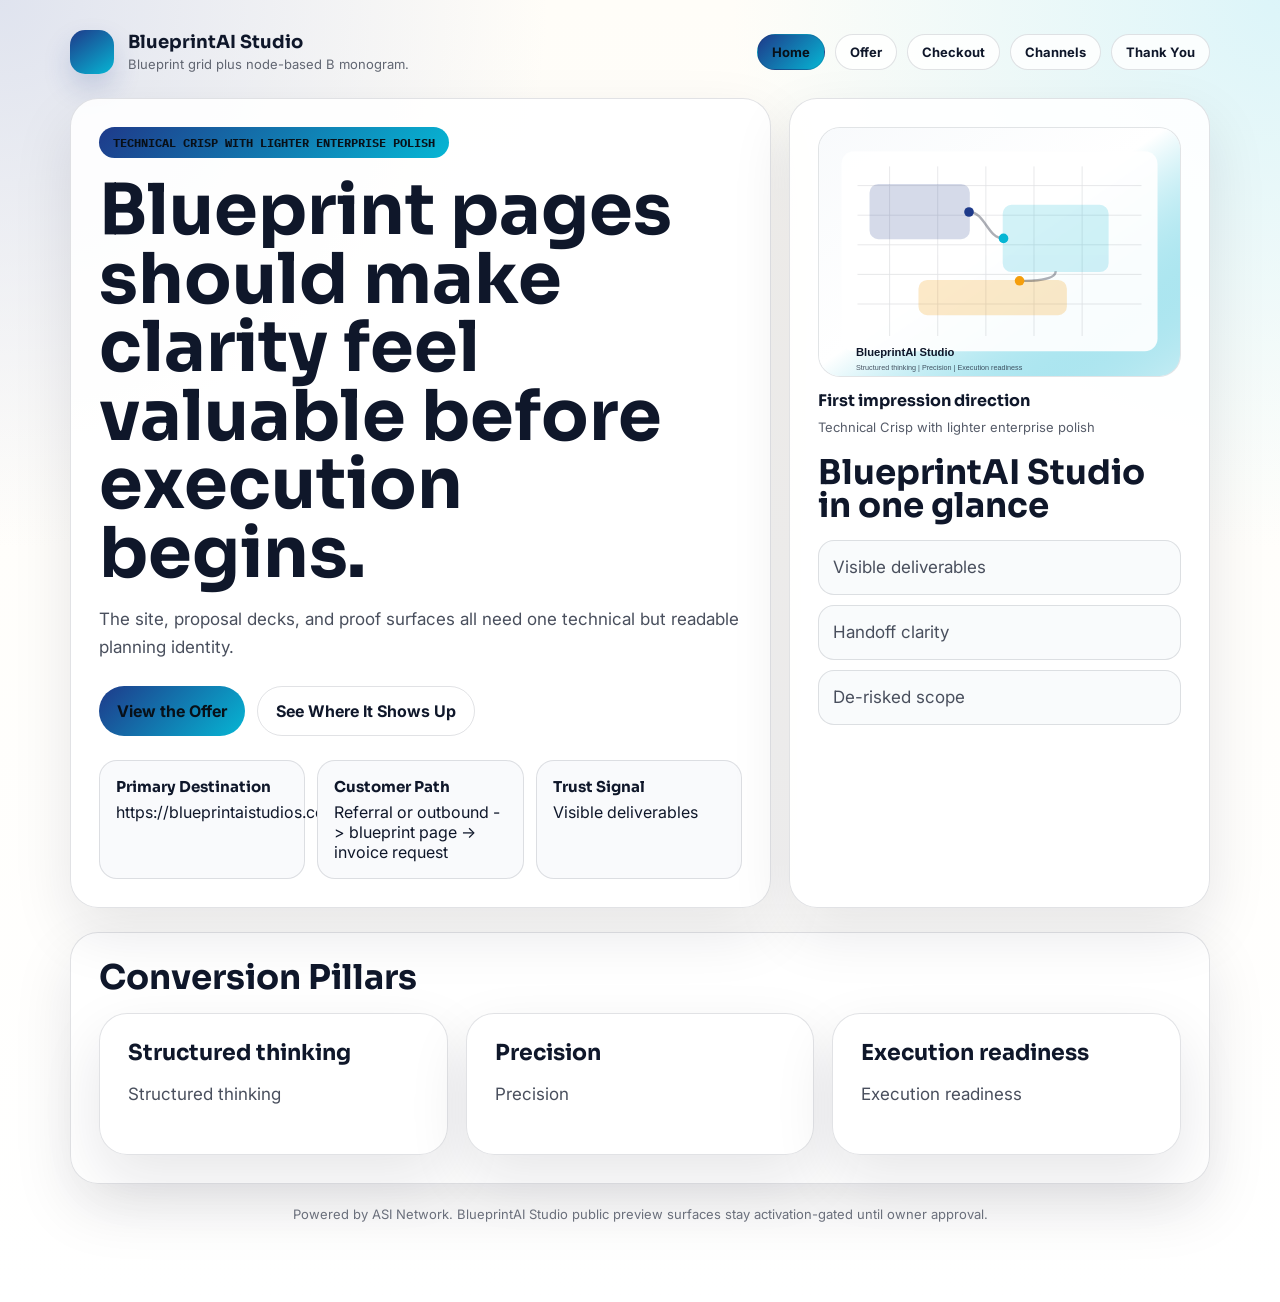
==== commit 4a8834c3: "Deploy blueprintaistudios.com — ASI Network site update" ====
--- a/index.html
+++ b/index.html
@@ -1,1074 +1,78 @@
-<!DOCTYPE html>
-<html lang="en">
+<!doctype html>
+<html>
 <head>
-  <meta charset="UTF-8" />
-  <meta name="viewport" content="width=device-width, initial-scale=1.0" />
-  <title>BlueprintAI Studio — AI Automation Blueprints for Service Businesses</title>
-  <meta name="description" content="Deploy AI-powered automations for your service business in days, not months. BlueprintAI Studio offers done-with-you blueprints for lead capture, appointment routing, FAQ bots, and more." />
-  <script src="https://gumroad.com/js/gumroad.js"></script>
-  <style>
-    *, *::before, *::after { box-sizing: border-box; margin: 0; padding: 0; }
+  <meta charset="utf-8" />
+  <meta name="viewport" content="width=device-width, initial-scale=1" />
+  <title>BlueprintAI Studio | Home</title>
+  <link rel="preconnect" href="https://fonts.googleapis.com" /><link rel="preconnect" href="https://fonts.gstatic.com" crossorigin /><link href="https://fonts.googleapis.com/css2?family=Sora:wght@400;500;600;700;800&family=Inter:wght@400;500;600;700;800&family=IBM+Plex+Mono:wght@400;500;600;700;800&display=swap" rel="stylesheet" />
+  <link rel="stylesheet" href="./styles.css" />
+</head>
+<body class="mode-technical">
+  <main class="page">
+    <header class="header">
+      <a class="brand" href="./index.html">
+        <span class="brand-mark"></span>
+        <span class="brand-copy">
+          <strong>BlueprintAI Studio</strong>
+          <span>Blueprint grid plus node-based B monogram.</span>
+        </span>
+      </a>
+      <nav class="nav">
+        <a class='button primary' href='index.html'>Home</a>
+        <a class='button ghost' href='offer.html'>Offer</a>
+        <a class='button ghost' href='checkout.html'>Checkout</a>
+        <a class='button ghost' href='channels.html'>Channels</a>
+        <a class='button ghost' href='thank-you.html'>Thank You</a>
+      </nav>
+    </header>
 
-    :root {
-      --bg:        #0a0a0f;
-      --bg2:       #12121a;
-      --bg3:       #1a1a26;
-      --border:    #2a2a3d;
-      --accent:    #8b5cf6;
-      --accent2:   #a78bfa;
-      --accent3:   #6d28d9;
-      --text:      #e8e8f0;
-      --muted:     #9090b0;
-      --green:     #10b981;
-      --radius:    12px;
-      --shadow:    0 4px 32px rgba(139,92,246,0.10);
-    }
+    <section class="hero">
+      <article class="hero-card">
+        <div class="eyebrow">Technical Crisp with lighter enterprise polish</div>
+        <h1>Blueprint pages should make clarity feel valuable before execution begins.</h1>
+        <p>The site, proposal decks, and proof surfaces all need one technical but readable planning identity.</p>
+        <div class="actions">
+          <a class="button primary" href="./offer.html">View the Offer</a>
+          <a class="button ghost" href="./channels.html">See Where It Shows Up</a>
+        </div>
+        <div class="meta">
+          <div class="meta-card">
+            <strong>Primary Destination</strong>
+            <span>https://blueprintaistudios.com</span>
+          </div>
+          <div class="meta-card">
+            <strong>Customer Path</strong>
+            <span>Referral or outbound -&gt; blueprint page -&gt; invoice request</span>
+          </div>
 
-    html { scroll-behavior: smooth; }
-
-    body {
-      background: var(--bg);
-      color: var(--text);
-      font-family: -apple-system, BlinkMacSystemFont, 'Segoe UI', system-ui, sans-serif;
-      line-height: 1.6;
-      min-height: 100vh;
-    }
-
-    /* ── NAV ── */
-    nav {
-      position: sticky;
-      top: 0;
-      z-index: 100;
-      background: rgba(10,10,15,0.92);
-      backdrop-filter: blur(12px);
-      border-bottom: 1px solid var(--border);
-      padding: 0 24px;
-    }
-    .nav-inner {
-      max-width: 1100px;
-      margin: 0 auto;
-      display: flex;
-      align-items: center;
-      justify-content: space-between;
-      height: 64px;
-      gap: 24px;
-    }
-    .nav-logo {
-      font-size: 1.1rem;
-      font-weight: 700;
-      color: var(--text);
-      text-decoration: none;
-      letter-spacing: -0.3px;
-    }
-    .nav-logo span { color: var(--accent2); }
-    .nav-links {
-      display: flex;
-      gap: 28px;
-      list-style: none;
-    }
-    .nav-links a {
-      color: var(--muted);
-      text-decoration: none;
-      font-size: 0.9rem;
-      transition: color 0.2s;
-    }
-    .nav-links a:hover { color: var(--text); }
-    .nav-cta {
-      background: var(--accent);
-      color: #fff;
-      border: none;
-      padding: 9px 20px;
-      border-radius: 8px;
-      font-size: 0.88rem;
-      font-weight: 600;
-      cursor: pointer;
-      text-decoration: none;
-      transition: background 0.2s, transform 0.15s;
-      white-space: nowrap;
-    }
-    .nav-cta:hover { background: var(--accent2); transform: translateY(-1px); }
-
-    /* ── HERO ── */
-    .hero {
-      max-width: 1100px;
-      margin: 0 auto;
-      padding: 100px 24px 80px;
-      text-align: center;
-    }
-    .hero-badge {
-      display: inline-flex;
-      align-items: center;
-      gap: 8px;
-      background: rgba(139,92,246,0.12);
-      border: 1px solid rgba(139,92,246,0.3);
-      color: var(--accent2);
-      font-size: 0.8rem;
-      font-weight: 600;
-      padding: 6px 16px;
-      border-radius: 999px;
-      margin-bottom: 28px;
-      letter-spacing: 0.5px;
-      text-transform: uppercase;
-    }
-    .hero-badge::before {
-      content: '';
-      width: 7px;
-      height: 7px;
-      border-radius: 50%;
-      background: var(--accent2);
-      animation: pulse 2s infinite;
-    }
-    @keyframes pulse {
-      0%, 100% { opacity: 1; }
-      50% { opacity: 0.4; }
-    }
-    .hero h1 {
-      font-size: clamp(2rem, 5vw, 3.6rem);
-      font-weight: 800;
-      line-height: 1.15;
-      letter-spacing: -1px;
-      margin-bottom: 24px;
-      color: #fff;
-    }
-    .hero h1 em {
-      font-style: normal;
-      background: linear-gradient(135deg, var(--accent2) 0%, #c084fc 100%);
-      -webkit-background-clip: text;
-      -webkit-text-fill-color: transparent;
-      background-clip: text;
-    }
-    .hero-sub {
-      font-size: clamp(1rem, 2.5vw, 1.2rem);
-      color: var(--muted);
-      max-width: 640px;
-      margin: 0 auto 40px;
-    }
-    .hero-actions {
-      display: flex;
-      gap: 16px;
-      justify-content: center;
-      flex-wrap: wrap;
-      margin-bottom: 56px;
-    }
-    .btn-primary {
-      background: var(--accent);
-      color: #fff;
-      padding: 14px 32px;
-      border-radius: var(--radius);
-      font-size: 1rem;
-      font-weight: 700;
-      text-decoration: none;
-      transition: background 0.2s, transform 0.15s, box-shadow 0.2s;
-      box-shadow: 0 0 0 0 rgba(139,92,246,0.4);
-    }
-    .btn-primary:hover {
-      background: var(--accent2);
-      transform: translateY(-2px);
-      box-shadow: 0 8px 24px rgba(139,92,246,0.35);
-    }
-    .btn-ghost {
-      background: transparent;
-      color: var(--text);
-      padding: 14px 32px;
-      border-radius: var(--radius);
-      font-size: 1rem;
-      font-weight: 600;
-      text-decoration: none;
-      border: 1px solid var(--border);
-      transition: border-color 0.2s, color 0.2s, transform 0.15s;
-    }
-    .btn-ghost:hover {
-      border-color: var(--accent);
-      color: var(--accent2);
-      transform: translateY(-2px);
-    }
-
-    /* ── HERO STATS ── */
-    .hero-stats {
-      display: flex;
-      justify-content: center;
-      gap: 48px;
-      flex-wrap: wrap;
-    }
-    .stat {
-      text-align: center;
-    }
-    .stat-value {
-      font-size: 2rem;
-      font-weight: 800;
-      color: #fff;
-      letter-spacing: -0.5px;
-    }
-    .stat-label {
-      font-size: 0.82rem;
-      color: var(--muted);
-      margin-top: 2px;
-    }
-
-    /* ── SECTION SHARED ── */
-    .section {
-      max-width: 1100px;
-      margin: 0 auto;
-      padding: 80px 24px;
-    }
-    .section-label {
-      font-size: 0.78rem;
-      font-weight: 700;
-      letter-spacing: 1.5px;
-      text-transform: uppercase;
-      color: var(--accent2);
-      margin-bottom: 14px;
-    }
-    .section-title {
-      font-size: clamp(1.6rem, 3.5vw, 2.4rem);
-      font-weight: 800;
-      color: #fff;
-      letter-spacing: -0.5px;
-      margin-bottom: 16px;
-      line-height: 1.2;
-    }
-    .section-sub {
-      font-size: 1rem;
-      color: var(--muted);
-      max-width: 560px;
-      margin-bottom: 56px;
-    }
-
-    /* ── HOW IT WORKS ── */
-    .how-grid {
-      display: grid;
-      grid-template-columns: repeat(auto-fit, minmax(220px, 1fr));
-      gap: 24px;
-    }
-    .how-card {
-      background: var(--bg2);
-      border: 1px solid var(--border);
-      border-radius: var(--radius);
-      padding: 28px 24px;
-      position: relative;
-      transition: border-color 0.2s, transform 0.2s;
-    }
-    .how-card:hover {
-      border-color: var(--accent);
-      transform: translateY(-3px);
-    }
-    .how-num {
-      width: 36px;
-      height: 36px;
-      border-radius: 50%;
-      background: rgba(139,92,246,0.15);
-      border: 1px solid rgba(139,92,246,0.3);
-      color: var(--accent2);
-      font-weight: 700;
-      font-size: 0.9rem;
-      display: flex;
-      align-items: center;
-      justify-content: center;
-      margin-bottom: 16px;
-    }
-    .how-card h3 {
-      font-size: 1rem;
-      font-weight: 700;
-      color: #fff;
-      margin-bottom: 8px;
-    }
-    .how-card p {
-      font-size: 0.88rem;
-      color: var(--muted);
-      line-height: 1.6;
-    }
-
-    /* ── DIVIDER ── */
-    .divider {
-      border: none;
-      border-top: 1px solid var(--border);
-      margin: 0 24px;
-    }
-
-    /* ── PRODUCTS ── */
-    .products-grid {
-      display: grid;
-      grid-template-columns: repeat(auto-fill, minmax(320px, 1fr));
-      gap: 24px;
-    }
-    .product-card {
-      background: var(--bg2);
-      border: 1px solid var(--border);
-      border-radius: var(--radius);
-      padding: 28px;
-      display: flex;
-      flex-direction: column;
-      gap: 16px;
-      transition: border-color 0.25s, transform 0.2s, box-shadow 0.25s;
-      position: relative;
-    }
-    .product-card:hover {
-      border-color: var(--accent);
-      transform: translateY(-4px);
-      box-shadow: var(--shadow);
-    }
-    .product-card.featured {
-      border-color: var(--accent);
-      background: linear-gradient(145deg, var(--bg2) 0%, rgba(109,40,217,0.08) 100%);
-    }
-    .product-badge {
-      position: absolute;
-      top: -1px;
-      right: 20px;
-      background: var(--accent);
-      color: #fff;
-      font-size: 0.7rem;
-      font-weight: 700;
-      letter-spacing: 0.8px;
-      text-transform: uppercase;
-      padding: 4px 12px;
-      border-radius: 0 0 8px 8px;
-    }
-    .product-badge.new-badge {
-      background: var(--green);
-    }
-    .product-icon {
-      width: 44px;
-      height: 44px;
-      border-radius: 10px;
-      background: rgba(139,92,246,0.15);
-      display: flex;
-      align-items: center;
-      justify-content: center;
-      font-size: 1.3rem;
-    }
-    .product-card h3 {
-      font-size: 1.05rem;
-      font-weight: 700;
-      color: #fff;
-      line-height: 1.3;
-    }
-    .product-card p {
-      font-size: 0.88rem;
-      color: var(--muted);
-      line-height: 1.65;
-      flex: 1;
-    }
-    .product-includes {
-      list-style: none;
-      display: flex;
-      flex-direction: column;
-      gap: 6px;
-    }
-    .product-includes li {
-      font-size: 0.82rem;
-      color: var(--muted);
-      padding-left: 18px;
-      position: relative;
-    }
-    .product-includes li::before {
-      content: '✓';
-      position: absolute;
-      left: 0;
-      color: var(--green);
-      font-weight: 700;
-    }
-    .product-footer {
-      display: flex;
-      align-items: center;
-      justify-content: space-between;
-      gap: 12px;
-      padding-top: 4px;
-      border-top: 1px solid var(--border);
-      flex-wrap: wrap;
-    }
-    .product-price {
-      font-size: 1.5rem;
-      font-weight: 800;
-      color: #fff;
-      letter-spacing: -0.5px;
-    }
-    .product-price span {
-      font-size: 0.8rem;
-      font-weight: 400;
-      color: var(--muted);
-    }
-
-    /* Gumroad buy button override */
-    .gumroad-button,
-    a.gumroad-button {
-      display: inline-block;
-      background: var(--accent) !important;
-      color: #fff !important;
-      padding: 10px 22px !important;
-      border-radius: 8px !important;
-      font-size: 0.88rem !important;
-      font-weight: 700 !important;
-      text-decoration: none !important;
-      border: none !important;
-      cursor: pointer;
-      transition: background 0.2s, transform 0.15s;
-      white-space: nowrap;
-    }
-    .gumroad-button:hover,
-    a.gumroad-button:hover {
-      background: var(--accent2) !important;
-      transform: translateY(-1px);
-    }
-    /* hide Gumroad's default icon */
-    .gumroad-button-logo { display: none !important; }
-
-    /* ── SOCIAL PROOF ── */
-    .proof-bg {
-      background: var(--bg2);
-      border-top: 1px solid var(--border);
-      border-bottom: 1px solid var(--border);
-    }
-    .testimonials {
-      display: grid;
-      grid-template-columns: repeat(auto-fit, minmax(280px, 1fr));
-      gap: 24px;
-    }
-    .testimonial {
-      background: var(--bg3);
-      border: 1px solid var(--border);
-      border-radius: var(--radius);
-      padding: 24px;
-      transition: border-color 0.2s;
-    }
-    .testimonial:hover { border-color: var(--accent); }
-    .testimonial-stars {
-      color: #f59e0b;
-      font-size: 0.9rem;
-      margin-bottom: 12px;
-      letter-spacing: 2px;
-    }
-    .testimonial p {
-      font-size: 0.92rem;
-      color: var(--text);
-      line-height: 1.65;
-      margin-bottom: 16px;
-    }
-    .testimonial-author {
-      display: flex;
-      align-items: center;
-      gap: 12px;
-    }
-    .testimonial-avatar {
-      width: 38px;
-      height: 38px;
-      border-radius: 50%;
-      background: linear-gradient(135deg, var(--accent3), var(--accent2));
-      display: flex;
-      align-items: center;
-      justify-content: center;
-      font-size: 0.85rem;
-      font-weight: 700;
-      color: #fff;
-      flex-shrink: 0;
-    }
-    .testimonial-name {
-      font-size: 0.88rem;
-      font-weight: 700;
-      color: #fff;
-    }
-    .testimonial-title {
-      font-size: 0.78rem;
-      color: var(--muted);
-    }
-
-    /* ── LOGOS STRIP ── */
-    .logos-strip {
-      text-align: center;
-      padding: 40px 24px;
-      max-width: 1100px;
-      margin: 0 auto;
-    }
-    .logos-strip p {
-      font-size: 0.78rem;
-      text-transform: uppercase;
-      letter-spacing: 1.5px;
-      color: var(--muted);
-      margin-bottom: 24px;
-    }
-    .logos-row {
-      display: flex;
-      justify-content: center;
-      align-items: center;
-      gap: 36px;
-      flex-wrap: wrap;
-    }
-    .logo-chip {
-      background: var(--bg2);
-      border: 1px solid var(--border);
-      border-radius: 8px;
-      padding: 8px 18px;
-      font-size: 0.82rem;
-      font-weight: 600;
-      color: var(--muted);
-      letter-spacing: 0.3px;
-    }
-
-    /* ── FAQ ── */
-    .faq-list {
-      display: flex;
-      flex-direction: column;
-      gap: 12px;
-      max-width: 760px;
-    }
-    .faq-item {
-      background: var(--bg2);
-      border: 1px solid var(--border);
-      border-radius: var(--radius);
-      overflow: hidden;
-    }
-    .faq-question {
-      width: 100%;
-      background: none;
-      border: none;
-      text-align: left;
-      padding: 20px 24px;
-      font-size: 0.95rem;
-      font-weight: 600;
-      color: #fff;
-      cursor: pointer;
-      display: flex;
-      align-items: center;
-      justify-content: space-between;
-      gap: 16px;
-      transition: color 0.2s;
-    }
-    .faq-question:hover { color: var(--accent2); }
-    .faq-chevron {
-      color: var(--accent2);
-      font-size: 1rem;
-      transition: transform 0.3s;
-      flex-shrink: 0;
-    }
-    .faq-item.open .faq-chevron { transform: rotate(180deg); }
-    .faq-answer {
-      font-size: 0.9rem;
-      color: var(--muted);
-      line-height: 1.7;
-      max-height: 0;
-      overflow: hidden;
-      transition: max-height 0.35s ease, padding 0.35s ease;
-      padding: 0 24px;
-    }
-    .faq-item.open .faq-answer {
-      max-height: 400px;
-      padding: 0 24px 20px;
-    }
-
-    /* ── GUARANTEE ── */
-    .guarantee-box {
-      background: linear-gradient(135deg, rgba(139,92,246,0.08) 0%, rgba(109,40,217,0.04) 100%);
-      border: 1px solid rgba(139,92,246,0.25);
-      border-radius: var(--radius);
-      padding: 36px 40px;
-      text-align: center;
-      max-width: 680px;
-      margin: 0 auto;
-    }
-    .guarantee-icon { font-size: 2.5rem; margin-bottom: 16px; }
-    .guarantee-box h3 {
-      font-size: 1.4rem;
-      font-weight: 800;
-      color: #fff;
-      margin-bottom: 12px;
-    }
-    .guarantee-box p {
-      font-size: 0.92rem;
-      color: var(--muted);
-      line-height: 1.7;
-    }
-
-    /* ── FINAL CTA ── */
-    .cta-section {
-      text-align: center;
-      background: linear-gradient(180deg, var(--bg) 0%, rgba(109,40,217,0.06) 50%, var(--bg) 100%);
-      padding: 100px 24px;
-    }
-    .cta-section .section-title { margin-bottom: 16px; }
-    .cta-section .section-sub { margin: 0 auto 40px; }
-
-    /* ── FOOTER ── */
-    footer {
-      background: var(--bg2);
-      border-top: 1px solid var(--border);
-    }
-    .footer-inner {
-      max-width: 1100px;
-      margin: 0 auto;
-      padding: 48px 24px 32px;
-    }
-    .footer-top {
-      display: flex;
-      justify-content: space-between;
-      gap: 40px;
-      flex-wrap: wrap;
-      margin-bottom: 40px;
-    }
-    .footer-brand p {
-      font-size: 0.84rem;
-      color: var(--muted);
-      margin-top: 8px;
-      max-width: 280px;
-      line-height: 1.6;
-    }
-    .footer-brand .brand-name {
-      font-size: 1rem;
-      font-weight: 700;
-      color: #fff;
-    }
-    .footer-brand .brand-name span { color: var(--accent2); }
-    .footer-links h4 {
-      font-size: 0.82rem;
-      font-weight: 700;
-      text-transform: uppercase;
-      letter-spacing: 1px;
-      color: var(--muted);
-      margin-bottom: 14px;
-    }
-    .footer-links ul {
-      list-style: none;
-      display: flex;
-      flex-direction: column;
-      gap: 8px;
-    }
-    .footer-links a {
-      font-size: 0.88rem;
-      color: var(--muted);
-      text-decoration: none;
-      transition: color 0.2s;
-    }
-    .footer-links a:hover { color: var(--text); }
-    .footer-bottom {
-      border-top: 1px solid var(--border);
-      padding-top: 24px;
-      display: flex;
-      justify-content: space-between;
-      align-items: center;
-      gap: 16px;
-      flex-wrap: wrap;
-    }
-    .footer-bottom p {
-      font-size: 0.8rem;
-      color: var(--muted);
-    }
-    .footer-bottom a {
-      color: var(--muted);
-      text-decoration: none;
-      transition: color 0.2s;
-    }
-    .footer-bottom a:hover { color: var(--text); }
-
-    /* ── RESPONSIVE ── */
-    @media (max-width: 680px) {
-      .nav-links { display: none; }
-      .hero { padding: 72px 20px 60px; }
-      .hero-stats { gap: 28px; }
-      .section { padding: 60px 20px; }
-      .products-grid { grid-template-columns: 1fr; }
-      .footer-top { flex-direction: column; }
-      .footer-bottom { flex-direction: column; text-align: center; }
-      .guarantee-box { padding: 28px 20px; }
-    }
-  </style>
-</head>
-<body>
-
-<!-- ── NAVIGATION ── -->
-<nav>
-  <div class="nav-inner">
-    <a href="#" class="nav-logo">Blueprint<span>AI</span> Studio</a>
-    <ul class="nav-links">
-      <li><a href="#how-it-works">How It Works</a></li>
-      <li><a href="#products">Products</a></li>
-      <li><a href="#testimonials">Results</a></li>
-      <li><a href="#faq">FAQ</a></li>
-    </ul>
-    <a href="#products" class="nav-cta">Browse Blueprints</a>
-  </div>
-</nav>
-
-<!-- ── HERO ── -->
-<section class="hero">
-  <div class="hero-badge">AI Automation Blueprints for Service Businesses</div>
-  <h1>Deploy <em>AI-Powered Services</em><br>in Days, Not Months</h1>
-  <p class="hero-sub">
-    Done-with-you automation blueprints that local service businesses and agencies use to capture more leads,
-    book more appointments, and cut support overhead — without hiring a development team.
-  </p>
-  <div class="hero-actions">
-    <a href="#products" class="btn-primary">Browse All Blueprints</a>
-    <a href="#how-it-works" class="btn-ghost">See How It Works</a>
-  </div>
-  <div class="hero-stats">
-    <div class="stat">
-      <div class="stat-value">3–5</div>
-      <div class="stat-label">Day deployment time</div>
-    </div>
-    <div class="stat">
-      <div class="stat-value">85%</div>
-      <div class="stat-label">Gross margin on AI services</div>
-    </div>
-    <div class="stat">
-      <div class="stat-value">$997+</div>
-      <div class="stat-label">Per client contract value</div>
-    </div>
-    <div class="stat">
-      <div class="stat-value">33M</div>
-      <div class="stat-label">US SMBs needing automation</div>
-    </div>
-  </div>
-</section>
-
-<hr class="divider" />
-
-<!-- ── HOW IT WORKS ── -->
-<section class="section" id="how-it-works">
-  <p class="section-label">The System</p>
-  <h2 class="section-title">Built for AI Service Operators</h2>
-  <p class="section-sub">
-    Each blueprint is a complete, field-tested system — not a tutorial. Pick your blueprint, follow the setup guide, deploy for your client, and collect payment.
-  </p>
-  <div class="how-grid">
-    <div class="how-card">
-      <div class="how-num">01</div>
-      <h3>Pick Your Blueprint</h3>
-      <p>Choose the automation that matches your client's biggest pain point — lead capture, booking, FAQ handling, or a full growth stack.</p>
-    </div>
-    <div class="how-card">
-      <div class="how-num">02</div>
-      <h3>Follow the Setup Guide</h3>
-      <p>Every blueprint includes a step-by-step SOP, pre-built workflow templates, and a troubleshooting FAQ so deployment is repeatable.</p>
-    </div>
-    <div class="how-card">
-      <div class="how-num">03</div>
-      <h3>Deploy for Your Client</h3>
-      <p>Use the included client-facing proposal template to close the deal, then deploy using our Zapier/Make workflow templates. Average time: 3–5 days.</p>
-    </div>
-    <div class="how-card">
-      <div class="how-num">04</div>
-      <h3>Scale Your Retainer</h3>
-      <p>Hand off maintenance SOPs, collect a $199/mo retainer, and move on to the next client. Each blueprint compounds into recurring revenue.</p>
-    </div>
-  </div>
-</section>
-
-<hr class="divider" />
-
-<!-- ── LOGOS ── -->
-<div class="logos-strip">
-  <p>Works with the tools your clients already use</p>
-  <div class="logos-row">
-    <div class="logo-chip">Zapier</div>
-    <div class="logo-chip">Make</div>
-    <div class="logo-chip">OpenAI</div>
-    <div class="logo-chip">Calendly</div>
-    <div class="logo-chip">Stripe</div>
-    <div class="logo-chip">Google Workspace</div>
-    <div class="logo-chip">Notion</div>
-  </div>
-</div>
-
-<hr class="divider" />
-
-<!-- ── PRODUCTS ── -->
-<section class="section" id="products">
-  <p class="section-label">Blueprints &amp; Resources</p>
-  <h2 class="section-title">Everything You Need to<br>Run an AI Service Business</h2>
-  <p class="section-sub">
-    From your first freelance client to a productized agency — the right blueprint for every stage.
-  </p>
-
-  <div class="products-grid">
-
-    <!-- PRODUCT 1: Starter Pack -->
-    <div class="product-card">
-      <div class="product-icon">🗂️</div>
-      <h3>BlueprintAI Studio Starter Pack</h3>
-      <p>The complete system for designing, pricing, and selling AI-powered services that clients pay $997–$5,000+ for. Built for the new class of AI-augmented service providers.</p>
-      <ul class="product-includes">
-        <li>Service Design Canvas (1-page framework)</li>
-        <li>Pricing Architecture Guide (flat rate vs. retainer)</li>
-        <li>Client-facing proposal template</li>
-        <li>Service delivery SOP template</li>
-        <li>Discovery call script + Notion tracker</li>
-      </ul>
-      <div class="product-footer">
-        <div class="product-price">$97 <span>one-time</span></div>
-        <a class="gumroad-button" href="https://gumroad.com/l/blueprintai-studio-starter" data-gumroad-overlay-checkout="true">Buy Now — $97</a>
-      </div>
-    </div>
-
-    <!-- PRODUCT 2: Lead Capture Blueprint (NEW) -->
-    <!-- NEW PRODUCT - needs Gumroad listing -->
-    <div class="product-card">
-      <div class="product-badge new-badge">New</div>
-      <div class="product-icon">🎯</div>
-      <h3>Lead Capture Blueprint</h3>
-      <p>A complete done-with-you blueprint for deploying an AI-powered lead capture chatbot wired to a full CRM pipeline. Tested on real SMB deployments in dental, medical, and home services.</p>
-      <ul class="product-includes">
-        <li>Step-by-step setup guide</li>
-        <li>Zapier/Make workflow templates (ready to import)</li>
-        <li>Chatbot conversation script library</li>
-        <li>CRM configuration SOPs</li>
-        <li>Client handoff checklist</li>
-      </ul>
-      <div class="product-footer">
-        <div class="product-price">$147 <span>one-time</span></div>
-        <a class="gumroad-button" href="https://gumroad.com/l/blueprintai-lead-capture" data-gumroad-overlay-checkout="true">Buy Now — $147</a>
-      </div>
-    </div>
-
-    <!-- PRODUCT 3: Appointment Router Blueprint (NEW) -->
-    <!-- NEW PRODUCT - needs Gumroad listing -->
-    <div class="product-card">
-      <div class="product-badge new-badge">New</div>
-      <div class="product-icon">📅</div>
-      <h3>Appointment Router Blueprint</h3>
-      <p>Stop losing clients to phone tag. Deploy an AI scheduling and smart-routing system that books, confirms, and reroutes appointments automatically — ideal for medical, dental, and home service businesses.</p>
-      <ul class="product-includes">
-        <li>Full setup documentation + config guide</li>
-        <li>Make/Zapier flow templates (import-ready)</li>
-        <li>Calendly advanced integration guide</li>
-        <li>SMS/email confirmation sequences</li>
-        <li>Troubleshooting FAQ + edge case playbook</li>
-      </ul>
-      <div class="product-footer">
-        <div class="product-price">$147 <span>one-time</span></div>
-        <a class="gumroad-button" href="https://gumroad.com/l/blueprintai-appointment-router" data-gumroad-overlay-checkout="true">Buy Now — $147</a>
-      </div>
-    </div>
-
-    <!-- PRODUCT 4: FAQ Bot Blueprint (NEW) -->
-    <!-- NEW PRODUCT - needs Gumroad listing -->
-    <div class="product-card">
-      <div class="product-badge new-badge">New</div>
-      <div class="product-icon">🤖</div>
-      <h3>FAQ Bot Blueprint</h3>
-      <p>Deploy a custom AI FAQ bot on your client's website or social channels in under a week. Train it on real business data, embed it anywhere, and wire it to a support inbox for seamless handoff.</p>
-      <ul class="product-includes">
-        <li>Training prompt library (100+ examples)</li>
-        <li>Website embed integration guide</li>
-        <li>Support inbox handoff workflow</li>
-        <li>30-day post-launch optimization checklist</li>
-        <li>Client training script for handoff call</li>
-      </ul>
-      <div class="product-footer">
-        <div class="product-price">$97 <span>one-time</span></div>
-        <a class="gumroad-button" href="https://gumroad.com/l/blueprintai-faq-bot" data-gumroad-overlay-checkout="true">Buy Now — $97</a>
-      </div>
-    </div>
-
-    <!-- PRODUCT 5: Mastery Vault (NEW, PREMIUM, FEATURED) -->
-    <!-- NEW PRODUCT - needs Gumroad listing -->
-    <div class="product-card featured">
-      <div class="product-badge">Best Value</div>
-      <div class="product-icon">🏆</div>
-      <h3>AI Service Business Mastery — Complete Blueprint Vault + Coaching</h3>
-      <p>Everything you need to build, price, and scale a profitable AI service business — from zero to your first $10K month. All three core blueprints, advanced strategy, a real-world proposal vault, and lifetime access to future updates.</p>
-      <ul class="product-includes">
-        <li>All 3 core blueprints (Lead Capture, Appointment Router, FAQ Bot)</li>
-        <li>Full Starter Pack (design, pricing, proposals)</li>
-        <li>Private proposal vault — 12 real-world client templates</li>
-        <li>Pricing strategy masterclass (raise rates without losing clients)</li>
-        <li>90-day launch roadmap with weekly milestones</li>
-        <li>Lifetime access to future blueprint updates</li>
-      </ul>
-      <div class="product-footer">
-        <div class="product-price">$397 <span>one-time · lifetime access</span></div>
-        <a class="gumroad-button" href="https://gumroad.com/l/blueprintai-mastery-vault" data-gumroad-overlay-checkout="true">Buy Now — $397</a>
-      </div>
-    </div>
-
-  </div>
-</section>
-
-<hr class="divider" />
-
-<!-- ── SOCIAL PROOF ── -->
-<div class="proof-bg">
-  <section class="section" id="testimonials">
-    <p class="section-label">Real Results</p>
-    <h2 class="section-title">AI Service Operators Are Winning</h2>
-    <p class="section-sub">
-      Consultants, freelancers, and agency owners are using these blueprints to land higher-ticket clients and build recurring revenue.
-    </p>
-    <div class="testimonials">
-      <div class="testimonial">
-        <div class="testimonial-stars">★★★★★</div>
-        <p>"The Lead Capture Blueprint alone helped me land a $1,200 contract with a dental office in my first week. The workflow templates saved me at least 10 hours of setup time. Worth every cent."</p>
-        <div class="testimonial-author">
-          <div class="testimonial-avatar">MR</div>
-          <div>
-            <div class="testimonial-name">Marcus R.</div>
-            <div class="testimonial-title">Freelance AI Consultant, Atlanta GA</div>
+          <div class="meta-card">
+            <strong>Trust Signal</strong>
+            <span>Visible deliverables</span>
           </div>
         </div>
+      </article>
+      <aside class="visual-side">
+
+      <figure class="visual-board visual-technical">
+        <img class="visual-img" src="[data-uri]" alt="BlueprintAI Studio homepage visual system" loading="eager" />
+        <figcaption>
+          <strong>First impression direction</strong>
+          <span>Technical Crisp with lighter enterprise polish</span>
+        </figcaption>
+      </figure>
+
+        <h2>BlueprintAI Studio in one glance</h2>
+        <ul class="proof-points"><li>Visible deliverables</li><li>Handoff clarity</li><li>De-risked scope</li></ul>
+      </aside>
+    </section>
+    <section class="panel" style="margin-top:24px;">
+      <h2>Conversion Pillars</h2>
+      <div class="grid-three" style="margin-top:18px;">
+        <article class='offer-card'><h3>Structured thinking</h3><p>Structured thinking</p></article><article class='offer-card'><h3>Precision</h3><p>Precision</p></article><article class='offer-card'><h3>Execution readiness</h3><p>Execution readiness</p></article>
       </div>
-      <div class="testimonial">
-        <div class="testimonial-stars">★★★★★</div>
-        <p>"I've bought a lot of 'systems' and most are garbage. This is different — actual Zapier flows you import, actual call scripts that work. Closed a $2,500 deal using the proposal template verbatim."</p>
-        <div class="testimonial-author">
-          <div class="testimonial-avatar">SL</div>
-          <div>
-            <div class="testimonial-name">Sarah L.</div>
-            <div class="testimonial-title">Agency Owner, Austin TX</div>
-          </div>
-        </div>
-      </div>
-      <div class="testimonial">
-        <div class="testimonial-stars">★★★★★</div>
-        <p>"The Mastery Vault is a complete business in a box. I was nervous to charge $997 for a service. The pricing strategy guide gave me the confidence and the framework to get there. First client signed within 3 weeks."</p>
-        <div class="testimonial-author">
-          <div class="testimonial-avatar">DJ</div>
-          <div>
-            <div class="testimonial-name">David J.</div>
-            <div class="testimonial-title">Solo Operator, Chicago IL</div>
-          </div>
-        </div>
-      </div>
-    </div>
-  </section>
-</div>
+    </section>
 
-<hr class="divider" />
-
-<!-- ── GUARANTEE ── -->
-<section class="section">
-  <div class="guarantee-box">
-    <div class="guarantee-icon">🛡️</div>
-    <h3>30-Day Money-Back Guarantee</h3>
-    <p>
-      If you go through any blueprint, follow the setup guide, and don't feel it delivered real value for your business — email us within 30 days for a full refund. No questions, no hoops.
-      We're confident these blueprints work because they're built on real deployments, not theory.
-    </p>
-  </div>
-</section>
-
-<hr class="divider" />
-
-<!-- ── FAQ ── -->
-<section class="section" id="faq">
-  <p class="section-label">FAQ</p>
-  <h2 class="section-title">Common Questions</h2>
-  <div class="faq-list">
-
-    <div class="faq-item">
-      <button class="faq-question" onclick="toggleFaq(this)">
-        Do I need a technical background to use these blueprints?
-        <span class="faq-chevron">▾</span>
-      </button>
-      <div class="faq-answer">
-        No. The blueprints are built for operators, not developers. If you can follow a recipe and use Zapier or Make (no coding required), you can deploy these systems. Each blueprint includes a step-by-step setup guide and troubleshooting FAQ for every edge case we've encountered in real deployments.
-      </div>
-    </div>
-
-    <div class="faq-item">
-      <button class="faq-question" onclick="toggleFaq(this)">
-        What tools or subscriptions do I need to run these?
-        <span class="faq-chevron">▾</span>
-      </button>
-      <div class="faq-answer">
-        Each blueprint specifies its exact tool requirements. Most use a combination of Zapier or Make (free or starter tier covers most use cases), OpenAI API (pay-as-you-go, typically $5–$20/mo per client), and optionally Calendly (free tier works). You do not need any proprietary BlueprintAI software — everything runs on tools your clients likely already pay for.
-      </div>
-    </div>
-
-    <div class="faq-item">
-      <button class="faq-question" onclick="toggleFaq(this)">
-        Can I use these blueprints to build a service business charging clients $997–$5,000+?
-        <span class="faq-chevron">▾</span>
-      </button>
-      <div class="faq-answer">
-        Yes — that's exactly what they're designed for. The Starter Pack includes a Pricing Architecture Guide that explains when to charge flat-rate ($997 per deployment), outcome-based, or retainer ($199/mo). The Mastery Vault includes the complete pricing strategy masterclass and a 90-day launch roadmap to land your first high-ticket clients through organic outreach.
-      </div>
-    </div>
-
-    <div class="faq-item">
-      <button class="faq-question" onclick="toggleFaq(this)">
-        What's included in the Mastery Vault vs. buying individual blueprints?
-        <span class="faq-chevron">▾</span>
-      </button>
-      <div class="faq-answer">
-        Individual blueprints are best if you know exactly which automation you want to deploy first. The Mastery Vault ($397) includes all three core blueprints, the full Starter Pack, 12 real-world client proposal templates, the pricing strategy masterclass, and a 90-day launch roadmap — plus lifetime access to all future blueprint updates. Buying the blueprints individually would cost $388 without the strategy layer or lifetime updates.
-      </div>
-    </div>
-
-    <div class="faq-item">
-      <button class="faq-question" onclick="toggleFaq(this)">
-        How do I get support after purchase?
-        <span class="faq-chevron">▾</span>
-      </button>
-      <div class="faq-answer">
-        Email us at contact@asiinnovativesolutions.com with your Gumroad receipt and we'll help you through any setup issue. We respond within 1 business day. Each blueprint also includes a comprehensive troubleshooting FAQ that covers the most common deployment issues so you're rarely blocked for long.
-      </div>
-    </div>
-
-  </div>
-</section>
-
-<hr class="divider" />
-
-<!-- ── FINAL CTA ── -->
-<div class="cta-section">
-  <p class="section-label" style="margin-bottom:14px;">Get Started Today</p>
-  <h2 class="section-title">Your First AI Client Is Closer Than You Think</h2>
-  <p class="section-sub" style="margin-bottom:40px;">
-    Pick a blueprint, follow the setup guide, and deploy your first AI automation this week. The market for AI-augmented services is wide open — the operators who move now capture the most ground.
-  </p>
-  <div class="hero-actions">
-    <a href="#products" class="btn-primary">Browse All Blueprints</a>
-    <a href="mailto:contact@asiinnovativesolutions.com" class="btn-ghost">Talk to Us First</a>
-  </div>
-</div>
-
-<!-- ── FOOTER ── -->
-<footer>
-  <div class="footer-inner">
-    <div class="footer-top">
-      <div class="footer-brand">
-        <div class="brand-name">Blueprint<span>AI</span> Studio</div>
-        <p>AI automation blueprints for service businesses and the operators who build them. A brand of ASI Innovative Solutions LLC.</p>
-        <p style="margin-top:10px; font-size:0.82rem;">
-          <a href="mailto:contact@asiinnovativesolutions.com" style="color:var(--accent2); text-decoration:none;">contact@asiinnovativesolutions.com</a>
-        </p>
-      </div>
-      <div class="footer-links">
-        <h4>Blueprints</h4>
-        <ul>
-          <li><a href="https://gumroad.com/l/blueprintai-studio-starter" target="_blank" rel="noopener">Starter Pack — $97</a></li>
-          <li><a href="https://gumroad.com/l/blueprintai-lead-capture" target="_blank" rel="noopener">Lead Capture — $147</a></li>
-          <li><a href="https://gumroad.com/l/blueprintai-appointment-router" target="_blank" rel="noopener">Appointment Router — $147</a></li>
-          <li><a href="https://gumroad.com/l/blueprintai-faq-bot" target="_blank" rel="noopener">FAQ Bot — $97</a></li>
-          <li><a href="https://gumroad.com/l/blueprintai-mastery-vault" target="_blank" rel="noopener">Mastery Vault — $397</a></li>
-        </ul>
-      </div>
-      <div class="footer-links">
-        <h4>Support</h4>
-        <ul>
-          <li><a href="#faq">FAQ</a></li>
-          <li><a href="mailto:contact@asiinnovativesolutions.com">Contact Us</a></li>
-          <li><a href="#how-it-works">How It Works</a></li>
-        </ul>
-      </div>
-    </div>
-    <div class="footer-bottom">
-      <p>© 2026 BlueprintAI Studio. A brand of <strong>ASI Innovative Solutions LLC</strong>. All rights reserved.</p>
-      <p>
-        <a href="mailto:contact@asiinnovativesolutions.com">contact@asiinnovativesolutions.com</a>
-      </p>
-    </div>
-  </div>
-</footer>
-
-<script>
-  function toggleFaq(btn) {
-    const item = btn.closest('.faq-item');
-    const isOpen = item.classList.contains('open');
-    // Close all
-    document.querySelectorAll('.faq-item.open').forEach(el => el.classList.remove('open'));
-    // Open clicked if it was closed
-    if (!isOpen) item.classList.add('open');
-  }
-</script>
-
+    <div class="footer-note">Powered by ASI Network. BlueprintAI Studio public preview surfaces stay activation-gated until owner approval.</div>
+  </main>
 </body>
 </html>
--- a/styles.css
+++ b/styles.css
@@ -0,0 +1,122 @@
+
+:root {
+  --primary: #1E3A8A;
+  --secondary: #06B6D4;
+  --accent: #F59E0B;
+  --ink: #0F172A;
+  --surface: #F8FAFC;
+  --line: rgba(15, 23, 42, 0.12);
+  --display: 'Sora', 'Avenir Next', 'Segoe UI', sans-serif;
+  --body: 'Inter', 'Avenir Next', 'Segoe UI', sans-serif;
+  --accent-font: 'IBM Plex Mono', 'Avenir Next', 'Segoe UI', sans-serif;
+}
+* { box-sizing: border-box; }
+body {
+  margin: 0;
+  font-family: var(--body);
+  color: var(--ink);
+  background:
+    radial-gradient(circle at 0% 0%, color-mix(in srgb, var(--primary) 14%, white), transparent 30%),
+    radial-gradient(circle at 100% 0%, color-mix(in srgb, var(--secondary) 14%, white), transparent 30%),
+    linear-gradient(180deg, #fffdf8, #ffffff);
+}
+body.mode-editorial {
+  background:
+    linear-gradient(180deg, color-mix(in srgb, var(--accent) 12%, white), transparent 26%),
+    repeating-linear-gradient(90deg, rgba(15,23,42,.035) 0, rgba(15,23,42,.035) 1px, transparent 1px, transparent 92px),
+    linear-gradient(180deg, #fffdf8, #ffffff);
+}
+body.mode-luxury {
+  background:
+    linear-gradient(180deg, color-mix(in srgb, var(--surface) 94%, white), #ffffff 70%),
+    linear-gradient(90deg, color-mix(in srgb, var(--primary) 8%, white), transparent);
+}
+body.mode-motion {
+  background:
+    linear-gradient(135deg, color-mix(in srgb, var(--primary) 12%, white) 0 24%, transparent 24% 100%),
+    linear-gradient(180deg, #fffdf8, #ffffff);
+}
+body.mode-human {
+  background:
+    linear-gradient(180deg, color-mix(in srgb, var(--accent) 10%, white), transparent 28%),
+    linear-gradient(180deg, #fffdf8, #ffffff);
+}
+body.mode-urgent {
+  background:
+    linear-gradient(180deg, color-mix(in srgb, var(--primary) 9%, white), transparent 28%),
+    linear-gradient(180deg, #f9fbff, #ffffff);
+}
+a { color: inherit; }
+.page { max-width: 1180px; margin: 0 auto; padding: 24px 20px 80px; }
+.header { display: flex; flex-wrap: wrap; align-items: center; justify-content: space-between; gap: 12px; padding: 6px 0 24px; }
+.brand { display: flex; align-items: center; gap: 14px; text-decoration: none; }
+.brand-mark { width: 44px; height: 44px; border-radius: 15px; background: linear-gradient(145deg, var(--primary), var(--secondary)); box-shadow: 0 14px 28px color-mix(in srgb, var(--primary) 18%, transparent); }
+.brand-copy strong { display: block; font-family: var(--display); font-size: 18px; line-height: 1; }
+.brand-copy span { display: block; margin-top: 5px; font-size: 13px; color: color-mix(in srgb, var(--ink) 66%, white); }
+.nav { display: flex; flex-wrap: wrap; gap: 10px; }
+.nav a { border: 1px solid var(--line); border-radius: 999px; padding: 9px 14px; text-decoration: none; font-size: 13px; background: rgba(255,255,255,0.84); }
+.hero,
+.grid-two,
+.grid-three,
+.offer-grid { display: grid; gap: 18px; }
+.hero { grid-template-columns: minmax(0, 1.25fr) minmax(280px, 0.75fr); align-items: stretch; }
+.grid-two { grid-template-columns: repeat(2, minmax(0, 1fr)); }
+.grid-three { grid-template-columns: repeat(3, minmax(0, 1fr)); }
+.offer-grid { grid-template-columns: repeat(auto-fit, minmax(240px, 1fr)); }
+.panel,
+.hero-card,
+.offer-card,
+.visual-side { border: 1px solid var(--line); border-radius: 28px; background: rgba(255,255,255,0.88); box-shadow: 0 24px 60px rgba(15,23,42,0.1); }
+.hero-card,
+.panel,
+.offer-card,
+.visual-side { padding: 28px; }
+.eyebrow { display: inline-flex; border-radius: 999px; padding: 8px 14px; background: linear-gradient(135deg, var(--primary), var(--secondary)); color: #081018; font-family: var(--accent-font); font-size: 12px; font-weight: 700; letter-spacing: 0; text-transform: uppercase; }
+h1, h2, h3 { margin: 0; font-family: var(--display); line-height: 0.98; letter-spacing: 0; }
+h1 { margin-top: 18px; font-size: clamp(40px, 7vw, 70px); max-width: 11ch; }
+h2 { font-size: clamp(24px, 4vw, 34px); }
+h3 { font-size: 22px; }
+p, li { color: color-mix(in srgb, var(--ink) 76%, white); line-height: 1.7; font-size: 17px; }
+.actions { display: flex; flex-wrap: wrap; gap: 12px; margin-top: 24px; }
+.button { display: inline-flex; align-items: center; justify-content: center; text-decoration: none; border-radius: 999px; padding: 14px 18px; font-weight: 700; }
+.button.primary { background: linear-gradient(135deg, var(--primary), var(--secondary)); color: #081018; }
+.button.ghost { border: 1px solid var(--line); }
+.meta { display: grid; gap: 12px; grid-template-columns: repeat(3, minmax(0, 1fr)); margin-top: 24px; }
+.meta-card { border-radius: 18px; padding: 16px; background: color-mix(in srgb, var(--surface) 92%, white); border: 1px solid var(--line); }
+.meta-card strong { display: block; font-family: var(--display); font-size: 15px; margin-bottom: 6px; }
+.price { display: inline-block; margin: 16px 0 12px; padding: 8px 12px; border-radius: 999px; background: color-mix(in srgb, var(--accent) 18%, white); font-family: var(--accent-font); font-size: 14px; font-weight: 700; letter-spacing: 0; text-transform: uppercase; }
+.micro { font-size: 13px; color: color-mix(in srgb, var(--ink) 64%, white); }
+.visual-side { display: grid; gap: 18px; align-content: start; }
+.visual-board { margin: 0; }
+.visual-img {
+  display: block;
+  width: 100%;
+  aspect-ratio: 1.45;
+  object-fit: cover;
+  border-radius: 22px;
+  border: 1px solid rgba(15, 23, 42, 0.1);
+  background: color-mix(in srgb, var(--surface) 90%, white);
+}
+.visual-board figcaption {
+  display: grid;
+  gap: 5px;
+  margin-top: 12px;
+  color: color-mix(in srgb, var(--ink) 70%, white);
+  font-size: 13px;
+  line-height: 1.5;
+}
+.visual-board strong { color: var(--ink); font-family: var(--display); font-size: 16px; }
+.proof-points { display: grid; gap: 10px; margin-top: 0; padding-left: 0; list-style: none; }
+.proof-points li { margin: 0; padding: 12px 14px; border-radius: 16px; background: color-mix(in srgb, var(--surface) 90%, white); border: 1px solid var(--line); }
+ul { margin: 14px 0 0; padding-left: 20px; }
+li + li { margin-top: 7px; }
+.footer-note { margin-top: 22px; font-size: 13px; text-align: center; color: color-mix(in srgb, var(--ink) 62%, white); }
+@media (max-width: 960px) {
+  .hero, .grid-two, .grid-three, .meta { grid-template-columns: 1fr; }
+  h1 { max-width: none; }
+}
+@media (max-width: 720px) {
+  .page { padding: 18px 16px 72px; }
+  .hero-card, .panel, .offer-card, .visual-side { padding: 22px; border-radius: 24px; }
+  .button { width: 100%; }
+}
